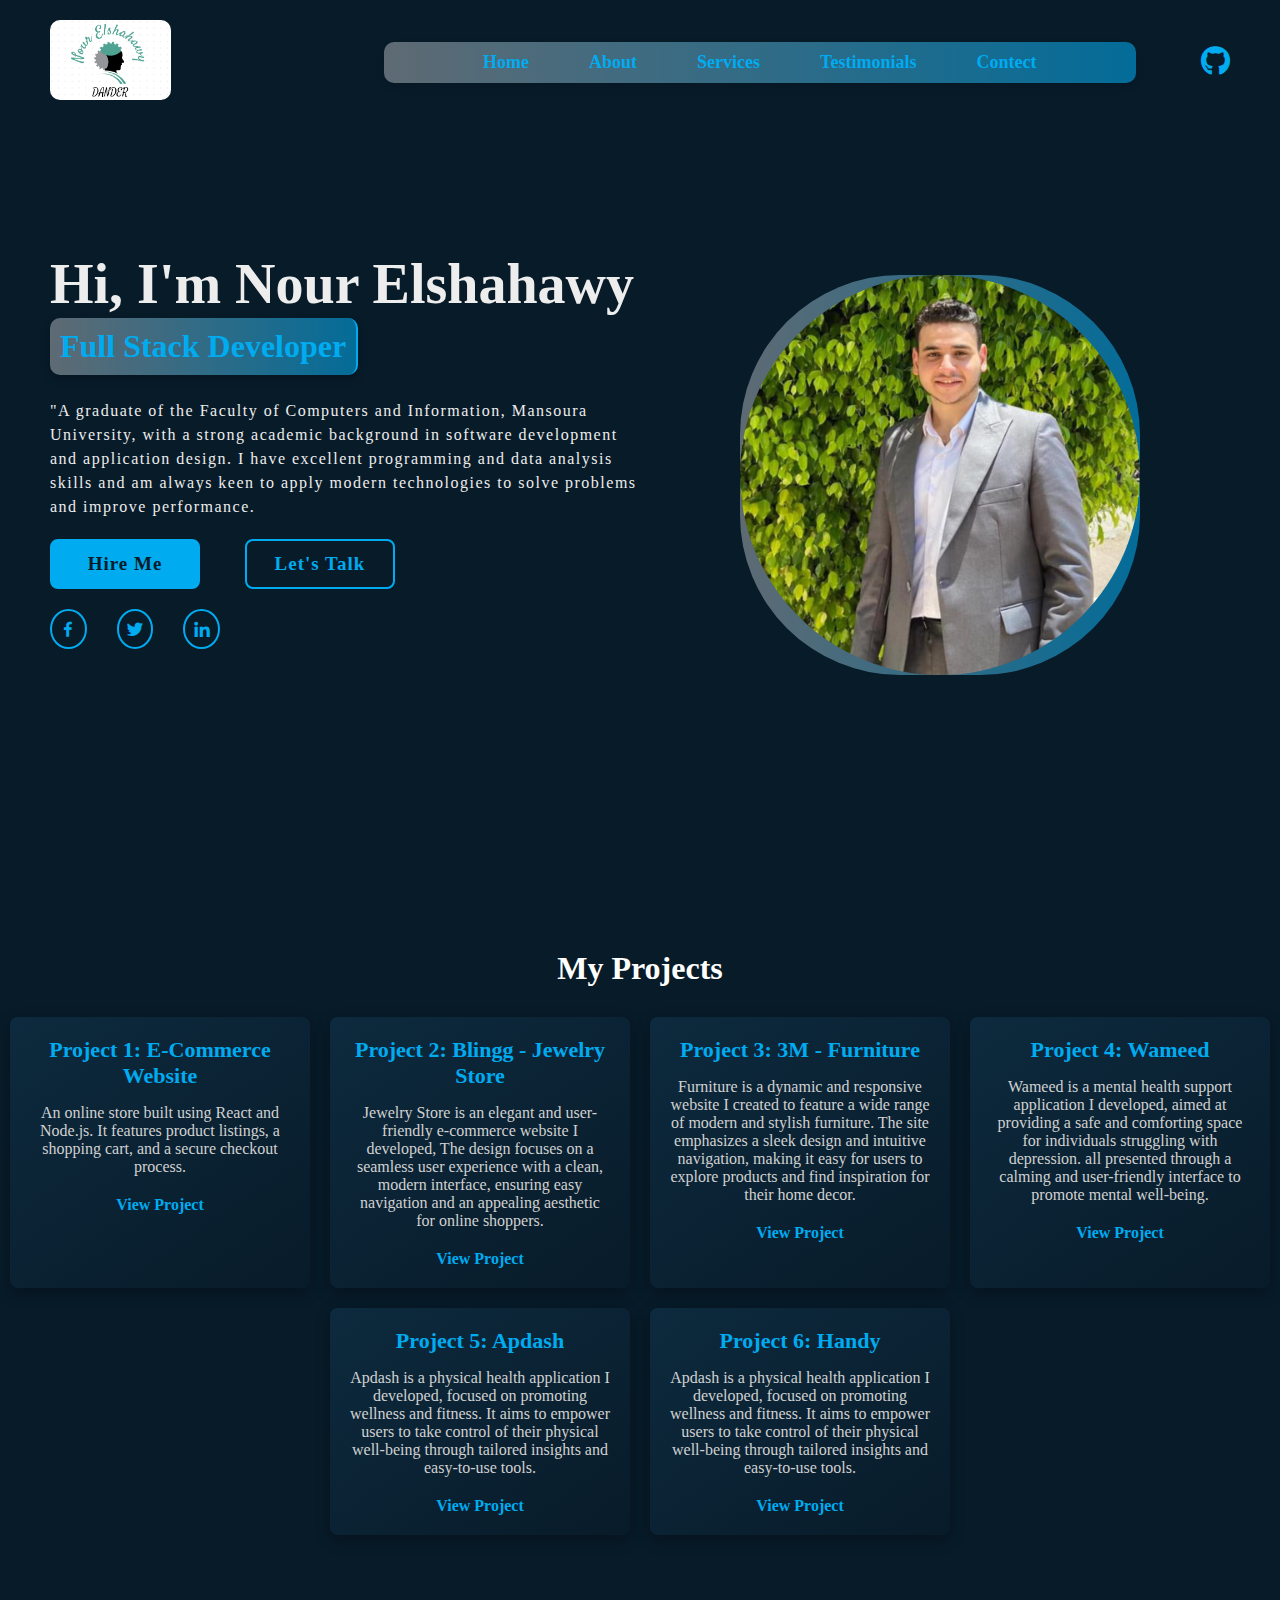
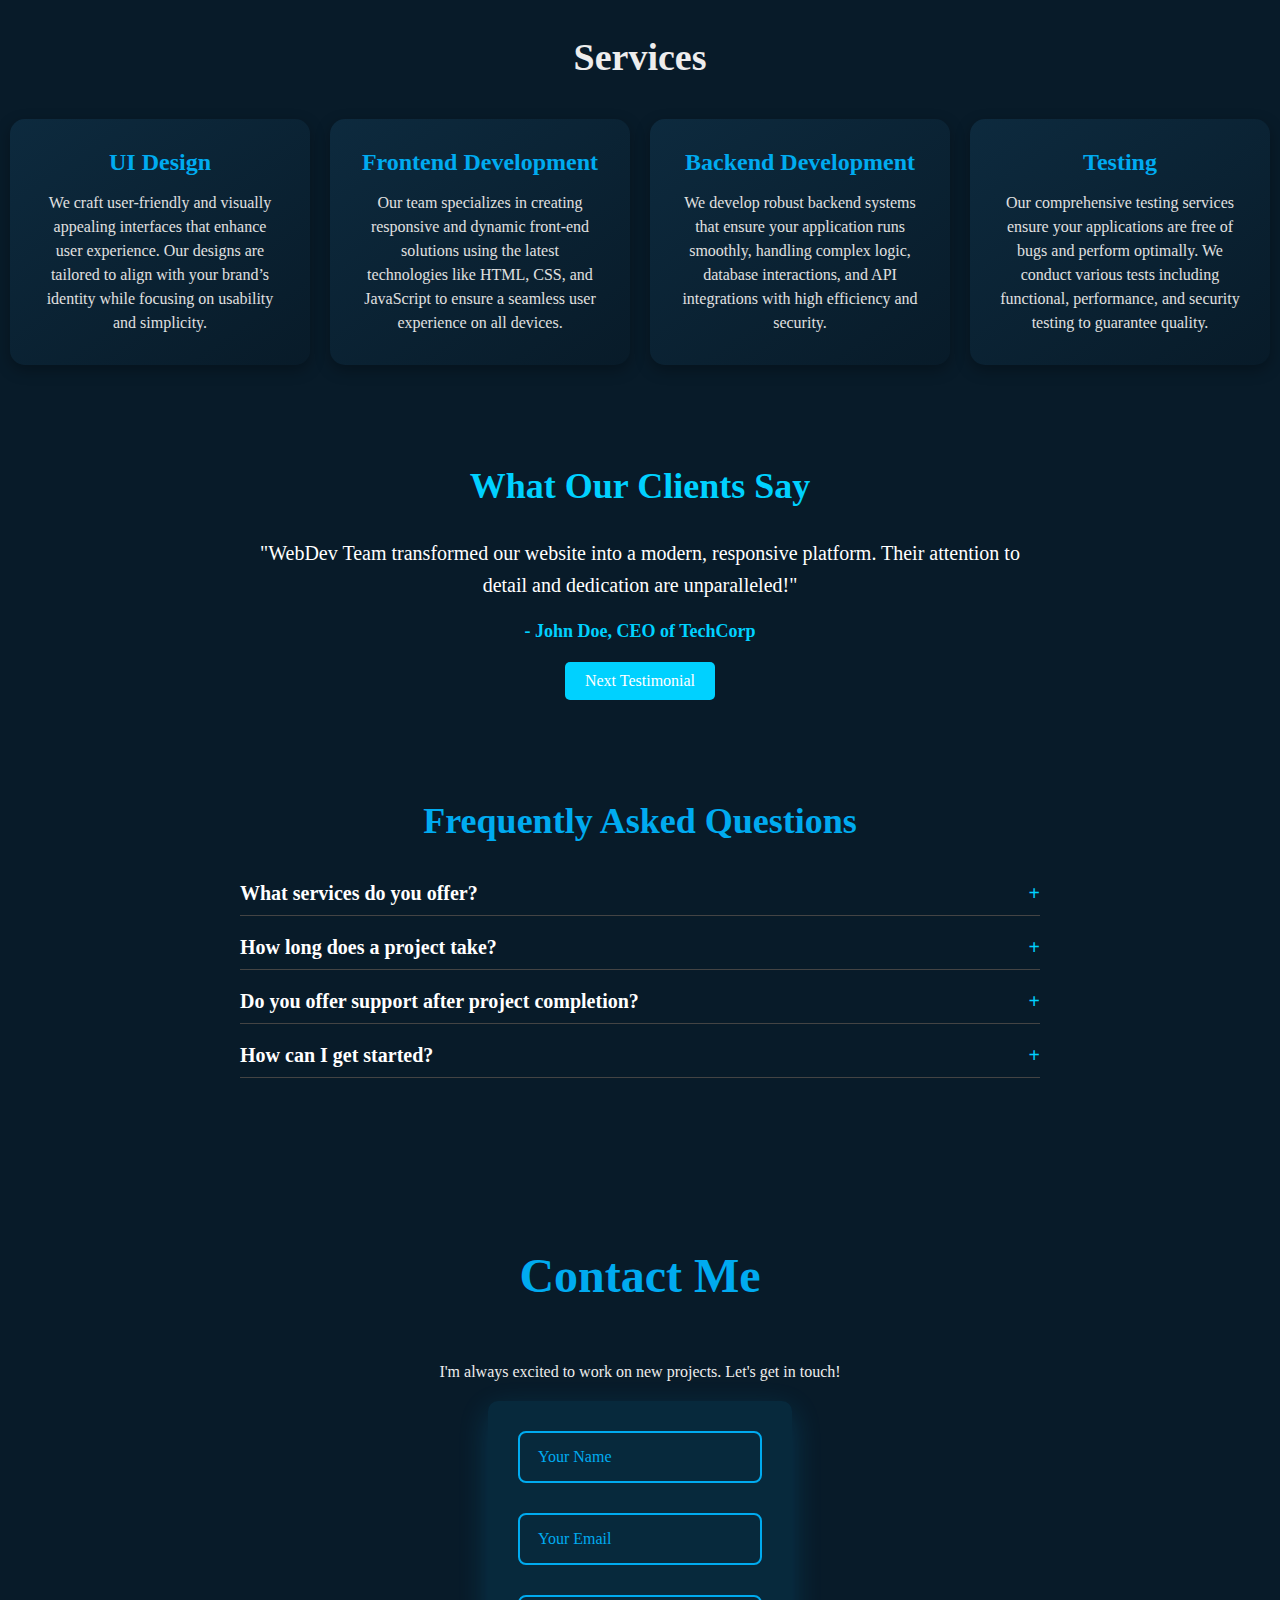
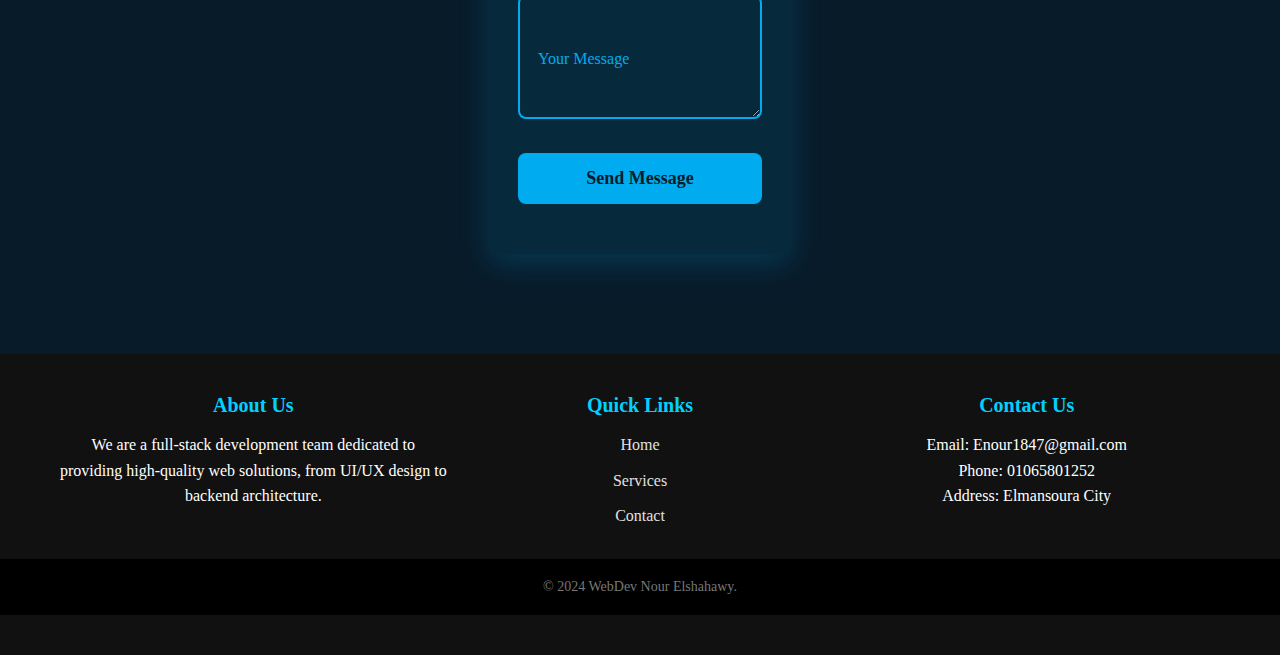
==== index.html @ 1d73c3d3 "Add files via upload" ====
<!DOCTYPE html>
<html lang="en">

<head>
    <meta charset="UTF-8">
    <meta http-equiv="X-UA-Compatible" content="IE=edge">
    <meta name="viewport" content="width=device-width, initial-scale=1.0">
    <title>Presonal Portfolio</title>
    <link rel="stylesheet" href="assets/css/style.css">
    <link rel="stylesheet" href="https://cdnjs.cloudflare.com/ajax/libs/font-awesome/5.15.4/css/all.min.css">
    <link href='https://unpkg.com/boxicons@2.1.4/css/boxicons.min.css' rel='stylesheet'>

</head>

<body>
    <header class="header">
        <a href="#" class="logo">
            <img src="assets/images/logo/logo2.png" alt="logo">
        </a>
        <nav>
            <div class="container">
                <ul>
                    <li><a href="#home">Home</a></li>
                    <li><a href="#projects">About</a></li>
                    <li><a href="#services">Services</a></li>
                    <li><a href="#testimonials">Testimonials</a></li>
                    <li><a href="#contact">Contect</a></li>
                </ul>
                <div class="menu-bar">
                    <span></span>
                    <span></span>
                    <span></span>
                </div>
            </div>
        </nav>
        <a href="https://github.com/username" class="github-link" target="_blank">
            <i class="fab fa-github"></i>
        </a>

    </header>
    <section class="home" id="home">
        <div>
            <div class="home-content">
                <h1>Hi, I'm Nour Elshahawy</h1>
                <h3 class="animated-text">Full Stack Developer</h3>
                <p>"A graduate of the Faculty of Computers and Information, Mansoura University, with a strong academic
                    background in software development and application design. I have excellent programming and data
                    analysis
                    skills and am always keen to apply modern technologies to solve problems and improve performance.
                <div class="btn-box">
                    <a href="https://mail.google.com/mail/u/0/#inbox">Hire Me</a>
                    <a href="https://web.whatsapp.com/01065801252">Let's Talk</a>
                </div>
                <div class="home-sci">
                    <a
                        href="https://www.facebook.com/profile.php?viewas=100000686899395&id=100009324449616&locale=ar_AR"><i
                            class='bx bxl-facebook'></i></a>
                    <a href="https://x.com/home?lang=ar"><i class='bx bxl-twitter'></i></a>
                    <a href="https://www.linkedin.com/in/nour-elshahawy-920a6b238/"><i class='bx bxl-linkedin'></i></a>
                </div>
            </div>

        </div>
        <div class="home-imgHover">
            <img src="assets/images/personal-img.jpg" alt="">
        </div>
    </section>

    <section id="projects">
        <h2>My Projects</h2>
        <div class="project-list">
            <div class="project-item">
                <h3>Project 1: E-Commerce Website</h3>
                <p>An online store built using React and Node.js. It features product listings, a shopping cart, and a
                    secure checkout process.</p>
                <a href="E-Commerce.html" target="_blank">View Project</a>
            </div>
            <div class="project-item">
                <h3>Project 2: Blingg - Jewelry Store
                </h3>
                <p>Jewelry Store is an elegant and user-friendly e-commerce website I developed, The design focuses on a
                    seamless user
                    experience with a clean, modern interface, ensuring easy navigation and an appealing aesthetic for
                    online shoppers.
                </p>
                <a href="Blingg.html" target="_blank">View Project</a>
            </div>
            <div class="project-item">
                <h3>Project 3: 3M - Furniture</h3>
                <p>Furniture is a dynamic and responsive website I created to feature a wide range of modern and stylish furniture. The
                site emphasizes a sleek design and intuitive navigation, making it easy for users to explore products and find
                inspiration for their home decor.</p>
                <a href="3m.html" target="_blank">View Project</a>
            </div>
            <div class="project-item">
                <h3>Project 4: Wameed</h3>
                <p>Wameed is a mental health support application I developed, aimed at providing a safe and comforting space for
                individuals struggling with depression. all presented through a calming and user-friendly interface to promote mental
                well-being.</p>
                <a href="wameed.html" target="_blank">View Project</a>
            </div>
            <div class="project-item">
                <h3>Project 5: Apdash</h3>
                <p>Apdash is a physical health application I developed, focused on promoting wellness and fitness. It aims to empower users
                to take control of their physical well-being through tailored insights and easy-to-use tools.</p>
                <a href="apdash.html" target="_blank">View Project</a>
            </div>
            <div class="project-item">
                <h3>Project 6: Handy</h3>
                <p>Apdash is a physical health application I developed, focused on promoting wellness and fitness. It aims to empower users
                to take control of their physical well-being through tailored insights and easy-to-use tools.</p>
                <a href="handy.html" target="_blank">View Project</a>
            </div>
        </div>
    </section>

    <section class="services-section" id="services">
        <h1>Services</h1>
        <div class="services-container">
            <div class="service-box">
                <h2>UI Design</h2>
                <p>We craft user-friendly and visually appealing interfaces that enhance user experience. Our designs
                    are
                    tailored to align with your brand’s identity while focusing on usability and simplicity.</p>
            </div>
            <div class="service-box">
                <h2>Frontend Development</h2>
                <p>Our team specializes in creating responsive and dynamic front-end solutions using the latest
                    technologies
                    like HTML, CSS, and JavaScript to ensure a seamless user experience on all devices.</p>
            </div>
            <div class="service-box">
                <h2>Backend Development</h2>
                <p>We develop robust backend systems that ensure your application runs smoothly, handling complex logic,
                    database interactions, and API integrations with high efficiency and security.</p>
            </div>
            <div class="service-box">
                <h2>Testing</h2>
                <p>Our comprehensive testing services ensure your applications are free of bugs and perform optimally.
                    We
                    conduct various tests including functional, performance, and security testing to guarantee quality.
                </p>
            </div>
        </div>
    </section>

    <section class="testimonials-section " id="testimonials">
        <h2>What Our Clients Say</h2>
        <div class="testimonial-container">
            <p class="testimonial-text">"WebDev Team transformed our website into a modern, responsive platform. Their
                attention to detail and dedication are unparalleled!"</p>
            <h4 class="client-name">- John Doe, CEO of TechCorp</h4>
        </div>
        <button id="nextTestimonial">Next Testimonial</button>
    </section>


    <section class="faq-section">
        <h2>Frequently Asked Questions</h2>
        <div class="faq-container">
            <div class="faq-item">
                <h3 class="faq-question">What services do you offer?</h3>
                <p class="faq-answer">We offer full-stack development services including UI/UX design, front-end
                    development, back-end development, and comprehensive testing services.</p>
            </div>
            <div class="faq-item">
                <h3 class="faq-question">How long does a project take?</h3>
                <p class="faq-answer">The project duration depends on the complexity and requirements of the project. We
                    provide a detailed timeline after reviewing the project's needs.</p>
            </div>
            <div class="faq-item">
                <h3 class="faq-question">Do you offer support after project completion?</h3>
                <p class="faq-answer">Yes, we offer post-launch support to ensure everything runs smoothly and to assist
                    with any updates or modifications.</p>
            </div>
            <div class="faq-item">
                <h3 class="faq-question">How can I get started?</h3>
                <p class="faq-answer">You can get started by contacting us via email or phone. We’ll discuss your
                    project’s
                    requirements and create a custom plan for you.</p>
            </div>
        </div>
    </section>


    <section class="contact" id="contact">
        <div class="container">
            <h2 class="section-title">Contact Me</h2>
            <p class="description">I'm always excited to work on new projects. Let's get in touch!</p>
            <div class="contact-content">
                <div class="contact-form">
                    <form id="contactForm">
                        <div class="input-box">
                            <input type="text" name="name" id="name" required placeholder=" ">
                            <label for="name">Your Name</label>
                        </div>
                        <div class="input-box">
                            <input type="email" name="email" id="email" required placeholder=" ">
                            <label for="email">Your Email</label>
                        </div>
                        <div class="input-box">
                            <textarea name="message" id="message" rows="5" required placeholder=" "></textarea>
                            <label for="message">Your Message</label>
                        </div>
                        <div class="submit-btn">
                            <button type="submit">Send Message</button>
                        </div>
                        <p class="form-message"></p>
                    </form>
                </div>
            </div>
        </div>
    </section>

    <footer>
        <div class="footer-container">
            <div class="footer-column">
                <h3>About Us</h3>
                <p>We are a full-stack development team dedicated to providing high-quality web solutions, from UI/UX
                    design
                    to backend architecture.</p>
            </div>
            <div class="footer-column">
                <h3>Quick Links</h3>
                <ul>
                    <li><a href="#">Home</a></li>
                    <li><a href="#">Services</a></li>
                    <li><a href="#">Contact</a></li>
                </ul>
            </div>
            <div class="footer-column">
                <h3>Contact Us</h3>
                <p>Email: Enour1847@gmail.com</p>
                <p>Phone: 01065801252</p>
                <p>Address: Elmansoura City</p>
            </div>
        </div>
        <div class="footer-bottom">
            <p>&copy; 2024 WebDev Nour Elshahawy.</p>
        </div>
    </footer>


    <!-- (button Scroll to Top) -->
    <a href="#home" class="scroll-top" id="scroll-top">
        <i class='bx bx-up-arrow-alt'></i>
    </a>

    <script src="assets/js/main.js"></script>
</body>

</html>
---- assets/css/style.css ----
* {
    margin: 0;
    padding: 0;
    box-sizing: border-box;
    font-family: 'poppins', 'sans-serif';
}
a{
    text-decoration: none;
    color: #00abf0;
}
body {
    background: #081b29;
    color: #ededed;
}

.header {
    position: absolute;
    top: 0;
    left: 0;
    width: 100%;
    padding: 20px 50px;
    display: flex;
    justify-content: space-between;
    align-items: center;
    z-index: 100;
}
.logo img{
    width: max-content;
    height: 80px;
    border-radius: 10px;
}

nav {
  width: 100%;
  height: 60px;
  display: flex;
  align-items: center;
  justify-content: center;
}

.header .container {
  width: 95%;
  display: flex;
  align-items: center;
  justify-content: flex-end;
  padding-right: 20px;
  position: relative;
}
nav ul {
  width: 80%;
  display: flex;
  justify-content: center; 
  align-items: center;
  background: linear-gradient(to left, #00acf08f, #ffffff59);  
  padding: 10px 0; 
  border-radius: 10px; 
  box-shadow: 0 4px 8px rgba(0, 0, 0, 0.1); 
  transition: background-color 0.3s ease, transform 0.3s ease; 
}

nav ul li {
  margin: 0 15px;
  list-style: none;
}

nav ul li a {
  text-decoration: none; 
  color: #00abf0; 
  font-size: 18px; 
  font-weight: bold; 
  padding: 10px 15px; 
  border-radius: 5px; 
  transition: color 0.3s ease, background-color 0.3s ease; 
}

nav ul li a:hover, nav ul li a:focus {
  color: #ffffff; 
  background-color: #00abf0; 
  transform: scale(1.1);
}

.menu {
  width: 200px;
  height: 230px !important; /* تعديل الطول إلى 300 بكسل */
  position: absolute;
  top: 40px;
  left: 300px;
  display: flex;
  justify-content: center;
  align-items: center;
  flex-direction: column;
  gap: 20px;
  background: #081b299d;
  border: 2px solid #00abf0;  
  transition: all 0.3s ease-in-out;
  animation: slideDown 0.5s ease forwards;
}
.menu-bar {
  display: none;
  cursor: pointer;
}

.menu-bar span {
  width: 30px;
  height: 4px;
  margin: 3px 0;
  background: #00abf0;
  border-radius: 5px;
  cursor: pointer;
  z-index: 2000;
}

@media screen and (max-width: 1020px) {
    .header  .container {
  justify-content: flex-end;
}
  nav ul {
    display: none;
  }
  .menu-bar span,
  .menu-bar {
    display: flex;
    justify-content: center;
    align-items: center;
    flex-direction: column;
  }
}

@keyframes slideDown {
  0% {
    height: 0;
    opacity: 0;
  }
  100% {
    height: calc(100vh - 60px);
    opacity: 1;
  }
}

.github-link {
    font-size: 30px; 
    color: #00abf0;
    margin-left: 20px;
    text-decoration: none;
    transition: all 0.3s ease-in-out;
}

.github-link:hover {
    color: #00a3c4; 
    transform: scale(1.2);
}

.fab.fa-github {
    font-size: inherit;
}

/* start section home */
.home {
    min-height: 100vh;
    display: flex;
    justify-content: space-between;
    align-items: center;
    flex-wrap: wrap;
    padding: 150px 50px;
} 
.home .home-imgHover{
    width: 400px;
    height: 400px;
    border-radius: 40%;
    margin: 50px auto 0;
    background: linear-gradient(to left, #00acf08f, #ffffff59);  
}
.home .home-imgHover img {
    width: 400px;
    height: 400px;
    object-fit: contain;
    border-radius: 50%;
}

/* @media (max-width: 700px) {
    .home .home-imgHover{
    width: 200px;
    height: 200px;
    border-radius: 40%;
    position: absolute;
    top: 100px;
    left: 450px;
    background: linear-gradient(to left, #00acf08f, #ffffff59);  
}
.home .home-imgHover img {
    width: 200px;
    height: 200px;
    object-fit: contain;
    border-radius: 50%;
}

}  */
.home-content {
    max-width: 600px;
    z-index: 20;
}

.home-content h1 {
    font-size: 56px;
    font-weight: 700;
    line-height: 1.2;
}
.home-content h3 {
    background: #000;
    font-size: 32px;
    font-weight: 700;
    color: #00abf0;
    position: relative;
    display: inline-block;
    overflow: hidden; 
    border-right: 2px solid #00abf0; 
    border-radius: 10px;
    background: linear-gradient(to left, #00acf08f, #ffffff59);  
    padding: 10px; 
    box-shadow: 0 4px 10px rgba(0, 0, 0, 0.2);
    /* المسؤله عن ان الكلام مينزلش سطور تانيه وخلي بالك منها لاني اتشليت علي ما عرفتها */
    white-space: nowrap; 
    animation: typing 5s steps(30, end), blink-caret 0.75s step-end infinite;
}

@keyframes typing {
    from { width: 0; }
    to { width: 50%; }
}

@keyframes blink-caret {
    from, to { border-color: transparent; }
    50% { border-color: #00abf0; }
}


.home-content p {
    font-size: 16px;
    padding: 20px 0 ;
    line-height: 1.5;
    letter-spacing: 1.5px;
}

.home-content .btn-box {
    display: flex;
    justify-content: space-between;
    width: 345px;
    height: 50px;
}

.btn-box a {
    position: relative;
    display: inline-flex;
    justify-content: center;
    align-items: center;
    width: 150px;
    height: 100%;
    background-color: #00abf0;
    border: 2px solid #00abf0;
    border-radius: 8px;
    font-size: 19px;
    color: #081b29;
    text-decoration: none;
    font-weight: 600;
    letter-spacing: 1px;
    z-index: 1;
    overflow: hidden;
    transition: .5s;
}

.btn-box a:hover {
    color: #00abf0;
}

.btn-box a:nth-child(2) {
    background-color: transparent;
    color: #00abf0;
}

.btn-box a:nth-child(2):hover {
    color: #081b29;
}

.btn-box a:nth-child(2)::before {
    background: #00abf0;
}

.btn-box a::before {
    content: '';
    position: absolute;
    top: 0;
    left: 0;
    width: 0;
    height: 100%;
    background: #081b29;
    transition: .5s;
    z-index: -1;
}

.btn-box a:hover::before {
    width: 100%;
}

.home-sci {
    width: 170px;
    display: flex;
    align-items: center;
    justify-content: center;
    gap: 30px;
    margin-top: 20px;
}

.home-sci a {
    position: relative;
    display: inline-flex;
    justify-content: center;
    align-items: center;
    width: 40px;
    height: 40px;
    background: transparent;
    border: 2px solid #00abf0;
    border-radius: 50%;
    font-size: 20px;
    color: #00abf0;
    text-decoration: none;
    z-index: 1;
    overflow: hidden;
    transition: .5s;
}

.home-sci a:hover {
    color: #081b29;
}

.home-sci a::before {
    content: '';
    position: absolute;
    top: 0;
    left: 0;
    width: 0;
    height: 100%;
    background: #00abf0;
    z-index: -1;
    transition: .5s;
}

.home-sci a:hover::before {
    width: 100%;
}

/* 
@media (max-width: 1200px) {
    .home {
        flex-direction: column; 
        padding: 0 30px;
    }

    .home .home-imgHover {
        width: 350px;
        height: 350px;
    }

    .home .home-imgHover img {
        width: 350px;
        height: 350px;
    }

    .home-content {
        max-width: 550px;
    }

    .home-content h1 {
        font-size: 48px;
    }

    .home-content h3 {
        font-size: 28px;
    }

    .home-content p {
        font-size: 14px;
    }

    .btn-box {
        width: 300px;
        flex-direction: column;
        align-items: center;
        gap: 10px;
    }

    .btn-box a {
        width: 100%;
    }
}

@media (max-width: 768px) {
    .home {
        flex-direction: column;
        padding: 0 20px;
        justify-content: center;
    }

    .home .home-imgHover {
        width: 300px;
        height: 300px;
    }

    .home .home-imgHover img {
        width: 300px;
        height: 300px;
    }

    .home-content {
        max-width: 100%;
        text-align: center;
    }

    .home-content h1 {
        font-size: 36px;
    }

    .home-content h3 {
        font-size: 24px;
    }

    .home-content p {
        font-size: 14px;
    }

    .btn-box {
        width: 100%;
        flex-direction: column;
        gap: 10px;
    }

    .btn-box a {
        width: 100%;
    }

    .home-sci {
        width: 150px;
        bottom: 10px;
    }

    .home-sci a {
        width: 35px;
        height: 35px;
        font-size: 18px;
    }
}

@media (max-width: 480px) {
    .home-content h1 {
        font-size: 28px;
    }

    .home-content h3 {
        font-size: 20px;
    }

    .home-content p {
        font-size: 12px;
    }

    .home .home-imgHover {
        width: 250px;
        height: 250px;
    }

    .home .home-imgHover img {
        width: 250px;
        height: 250px;
    }

    .home-sci {
        width: 120px;
    }

    .home-sci a {
        width: 30px;
        height: 30px;
        font-size: 16px;
    }
} */

/* end section home */


/* start section about */
#projects {
    width: 100%;
    min-height: 50vh;
    padding: 50px 0;
    background-color: #081b29;
    text-align: center;
}

#projects h2 {
    font-size: 32px;
    color: #fff;
    margin-bottom: 30px;
}

.project-list {
    display: flex;
    flex-wrap: wrap;
    justify-content: center;
    gap: 20px;
}
.project-item {
    background: linear-gradient(145deg, #0d2a3e, #081b29);
    border-radius: 8px;
    padding: 20px;
    width: 300px;
    cursor: pointer;
    box-shadow: 0 5px 15px rgba(0, 0, 0, 0.3);
    transition: transform 0.3s ease, box-shadow 0.3s ease;
}

.project-item h3 {
    font-size: 22px;
    color: #00abf0;
    margin-bottom: 15px;
}

.project-item p {
    font-size: 16px;
    color: #d1d1d1;
    margin-bottom: 20px;
}

.project-item a {
    font-size: 16px;
    color: #00abf0;
    text-decoration: none;
    font-weight: bold;
    transition: color 0.3s ease;
}

.project-item a:hover {
    color: #fff;
}

.project-item:hover {
    transform: translateY(-10px);
    box-shadow: 0 10px 20px rgba(0, 0, 0, 0.4);
}


/* end section about */

/* start services section */
.services-section {
    text-align: center;
    padding: 50px 0;
}

.services-section h1 {
    font-size: 38px;
    margin-bottom: 40px;
}

.services-container {
    display: flex;
    justify-content: center;
    flex-wrap: wrap;
    gap: 20px;
}

.service-box {
    background: linear-gradient(145deg, #0d2a3e, #081b29);
    padding: 30px;
    border-radius: 15px;
    width: 300px;
    box-shadow: 0 5px 15px rgba(0, 0, 0, 0.3);
    transition: background-color 0.3s ease;
}

.service-box:nth-child(even) {
    background-color: #e0e0e0;
    color: #000;
}

.service-box:hover {
    background-color: #00a3c4;
}

.services-section h2 {
    font-size: 24px;
    margin-bottom: 15px;
    color: #00abf0;
}

.services-section p {
    font-size: 16px;
    line-height: 1.5;
    color: #e0e0e0;
}
/* end services section */

/* Scroll to Top Button */
.scroll-top {
    position: fixed;
    bottom: 20px;
    right: 20px;
    background: #00abf0; 
    color: #081b29;
    width: 50px;
    height: 50px;
    display: flex;
    justify-content: center;
    align-items: center;
    border-radius: 50%;
    text-decoration: none;
    font-size: 24px;
    box-shadow: 0 5px 10px rgba(0, 0, 0, 0.3);
    transition: opacity 0.3s ease, transform 0.3s ease;
    opacity: 0;
    visibility: hidden;
    z-index: 100;
}

.scroll-top:hover {
    background: #081b29;
    color: #00abf0;
}

.scroll-top.show {
    opacity: 1;
    visibility: visible;
    transform: translateY(0);
}

.scroll-top.hide {
    opacity: 0;
    visibility: hidden;
    transform: translateY(100px);
}
/* Scroll to Top Button */

/* Products Section */
.products {
    display: flex; 
    justify-content: center;
    padding: 50px 0;
}

.products  .container {
    min-height: 100vh;
    width: 100%;
    display: flex;
    flex-wrap: wrap;
    justify-content: center;
    align-items: center;
    gap: 30px;
}

.box {
    background: linear-gradient(145deg, #0d2a3e, #081b29); 
    border-radius: 10px;
    padding: 10px;
    box-shadow: 0 8px 15px rgba(0, 0, 0, 0.3); 
    transition: transform 0.3s ease, box-shadow 0.3s ease;
    width: 400px; 
    height: 250px; 
    display: flex;
    align-items: center;
    justify-content: center;
    overflow: hidden; 
}

.box img {
    max-width: 100%;
    max-height: 100%;
    object-fit: cover; 
    transition: transform 0.3s ease;
}

.box:hover {
    transform: translateY(-10px);
    box-shadow: 0 12px 20px rgba(0, 0, 0, 0.4);
}

.box:hover img {
    transform: scale(1.05); 
}

/* products end */
/* testmonali */
.testimonials-section {
    padding: 50px;
    color: #fff;
    text-align: center;
}

.testimonials-section h2 {
    font-size: 36px;
    color: #00d1ff;
    margin-bottom: 30px;
}

.testimonial-container {
    max-width: 800px;
    margin: 0 auto;
}

.testimonial-text {
    font-size: 20px;
    line-height: 1.6;
    margin-bottom: 20px;
}

.client-name {
    font-size: 18px;
    color: #00d1ff;
}

#nextTestimonial {
    margin-top: 20px;
    padding: 10px 20px;
    background-color: #00d1ff;
    border: none;
    color: #fff;
    font-size: 16px;
    border-radius: 5px;
    cursor: pointer;
    transition: background-color 0.3s ease;
}

#nextTestimonial:hover {
    background-color: #00a3c4;
}

/* testmonali */
/* start section faq-section */
.faq-section {
    padding: 50px 20px;
    color: #fff;
    text-align: center;
}

.faq-section h2 {
    font-size: 36px;
    margin-bottom: 40px;
    color: #00abf0;
}

.faq-container {
    max-width: 800px;
    margin: 0 auto;
    text-align: left;
}

.faq-item {
    margin-bottom: 20px;
    border-bottom: 1px solid #444;
    padding-bottom: 10px;
}

.faq-question {
    font-size: 20px;
    cursor: pointer;
    position: relative;
    padding-right: 20px;
}

.faq-question::after {
    content: "+";
    position: absolute;
    right: 0;
    top: 0;
    font-size: 20px;
    color: #00d1ff;
}

.faq-answer {
    display: none;
    margin-top: 10px;
    font-size: 16px;
    line-height: 1.6;
    color: #ddd;
}

.faq-question.active::after {
    content: "-";
}

/* end section faq-section */

/* Contact Section */
.contact {
    padding: 100px 0;
    background-color: #081b29;
    color: #ededed;
    text-align: center;
    display: flex;
    justify-content: center;
    align-items: center;
}
.contact .container{
    display: flex;
    justify-content: center;
    align-items: center;
    flex-direction: column;
    flex-wrap: wrap;
    gap: 20px;
}
.section-title {
    font-size: 48px;
    margin-bottom: 40px;
    color: #00abf0;
    font-weight: bold;
}

.contact-content {
    display: flex;
    justify-content: center;
}

.contact-form {
    width: 100%;
    padding: 30px;
    background: rgba(0, 171, 240, 0.1);
    border-radius: 10px;
    box-shadow: 0px 10px 30px rgba(0, 171, 240, 0.2);
}
.input-box {
    position: relative;
    margin-bottom: 30px;
}

.input-box input,
.input-box textarea {
    width: 100%;
    padding: 15px 20px;
    background-color: transparent;
    border: 2px solid #00abf0;
    color: #ededed;
    border-radius: 8px;
    font-size: 16px;
    outline: none;
    transition: 0.3s;
}

.input-box input:focus,
.input-box textarea:focus {
    border-color: #00abf0;
    box-shadow: 0 0 10px rgba(0, 171, 240, 0.3);
}

.input-box input::placeholder,
.input-box textarea::placeholder {
    color: transparent;
}

.input-box label {
    position: absolute;
    top: 50%;
    left: 20px;
    transform: translateY(-50%);
    color: #00abf0;
    transition: 0.3s;
    pointer-events: none;
    font-size: 16px;
}

.input-box input:focus + label,
.input-box textarea:focus + label,
.input-box input:not(:placeholder-shown) + label,
.input-box textarea:not(:placeholder-shown) + label {
    top: -10px;
    font-size: 12px;
    color: #ededed;
}

/* Submit Button */
.submit-btn button {
    background-color: #00abf0;
    border: none;
    color: #081b29;
    padding: 15px 30px;
    font-size: 18px;
    font-weight: bold;
    border-radius: 8px;
    cursor: pointer;
    transition: 0.3s;
    width: 100%;
}

.submit-btn button:hover {
    background-color: #081b29;
    color: #00abf0;
    border: 2px solid #00abf0;
}

.form-message {
    margin-top: 20px;
    font-size: 16px;
    color: #00abf0;
    visibility: hidden;
    opacity: 0;
    transition: visibility 0.3s, opacity 0.3s ease;
}

/* end style contect */

/* start style footer */
footer {
    background-color: #111;
    color: #fff;
    padding: 40px 0;
}

.footer-container {
    text-align: center;
    display: flex;
    justify-content: center;
    align-items: flex-start;
    flex-wrap: wrap;
    max-width: 1200px;
    margin: 0 auto;
    padding: 0 20px;
}

.footer-column {
    flex: 1;
    min-width: 250px;
    margin-bottom: 20px;
}

.footer-column h3 {
    font-size: 20px;
    margin-bottom: 15px;
    color: #00d1ff;
}

.footer-column p, 
.footer-column ul, 
.footer-column li {
    font-size: 16px;
    line-height: 1.6;
}

.footer-column ul {
    list-style: none;
    padding: 0;
}

.footer-column ul li {
    margin-bottom: 10px;
}

.footer-column ul li a {
    text-decoration: none;
    color: #e0e0e0;
    transition: color 0.3s ease;
}

.footer-column ul li a:hover {
    color: #00a3c4;
}

.footer-bottom {
    text-align: center;
    padding: 20px;
    background-color: #000;
    color: #777;
    font-size: 14px;
}

.footer-bottom p {
    margin: 0;
}

/* end style footer */
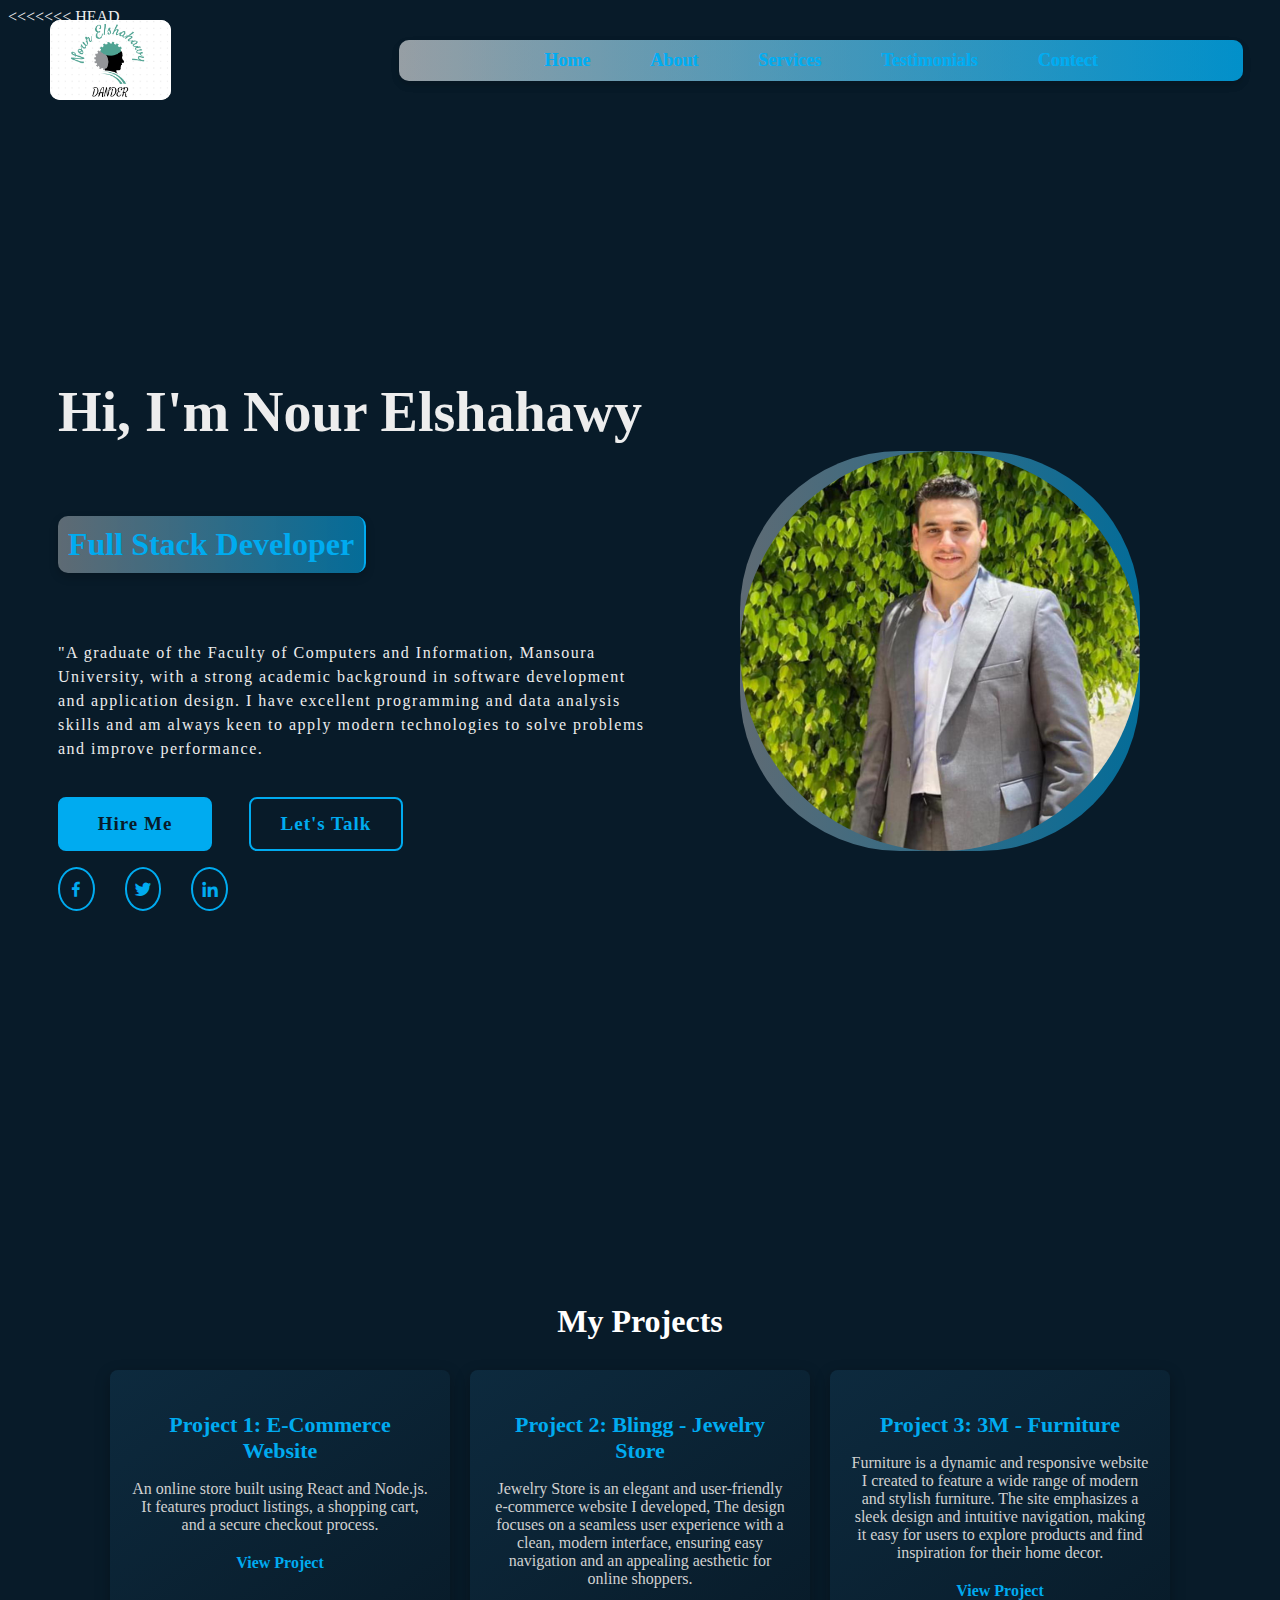
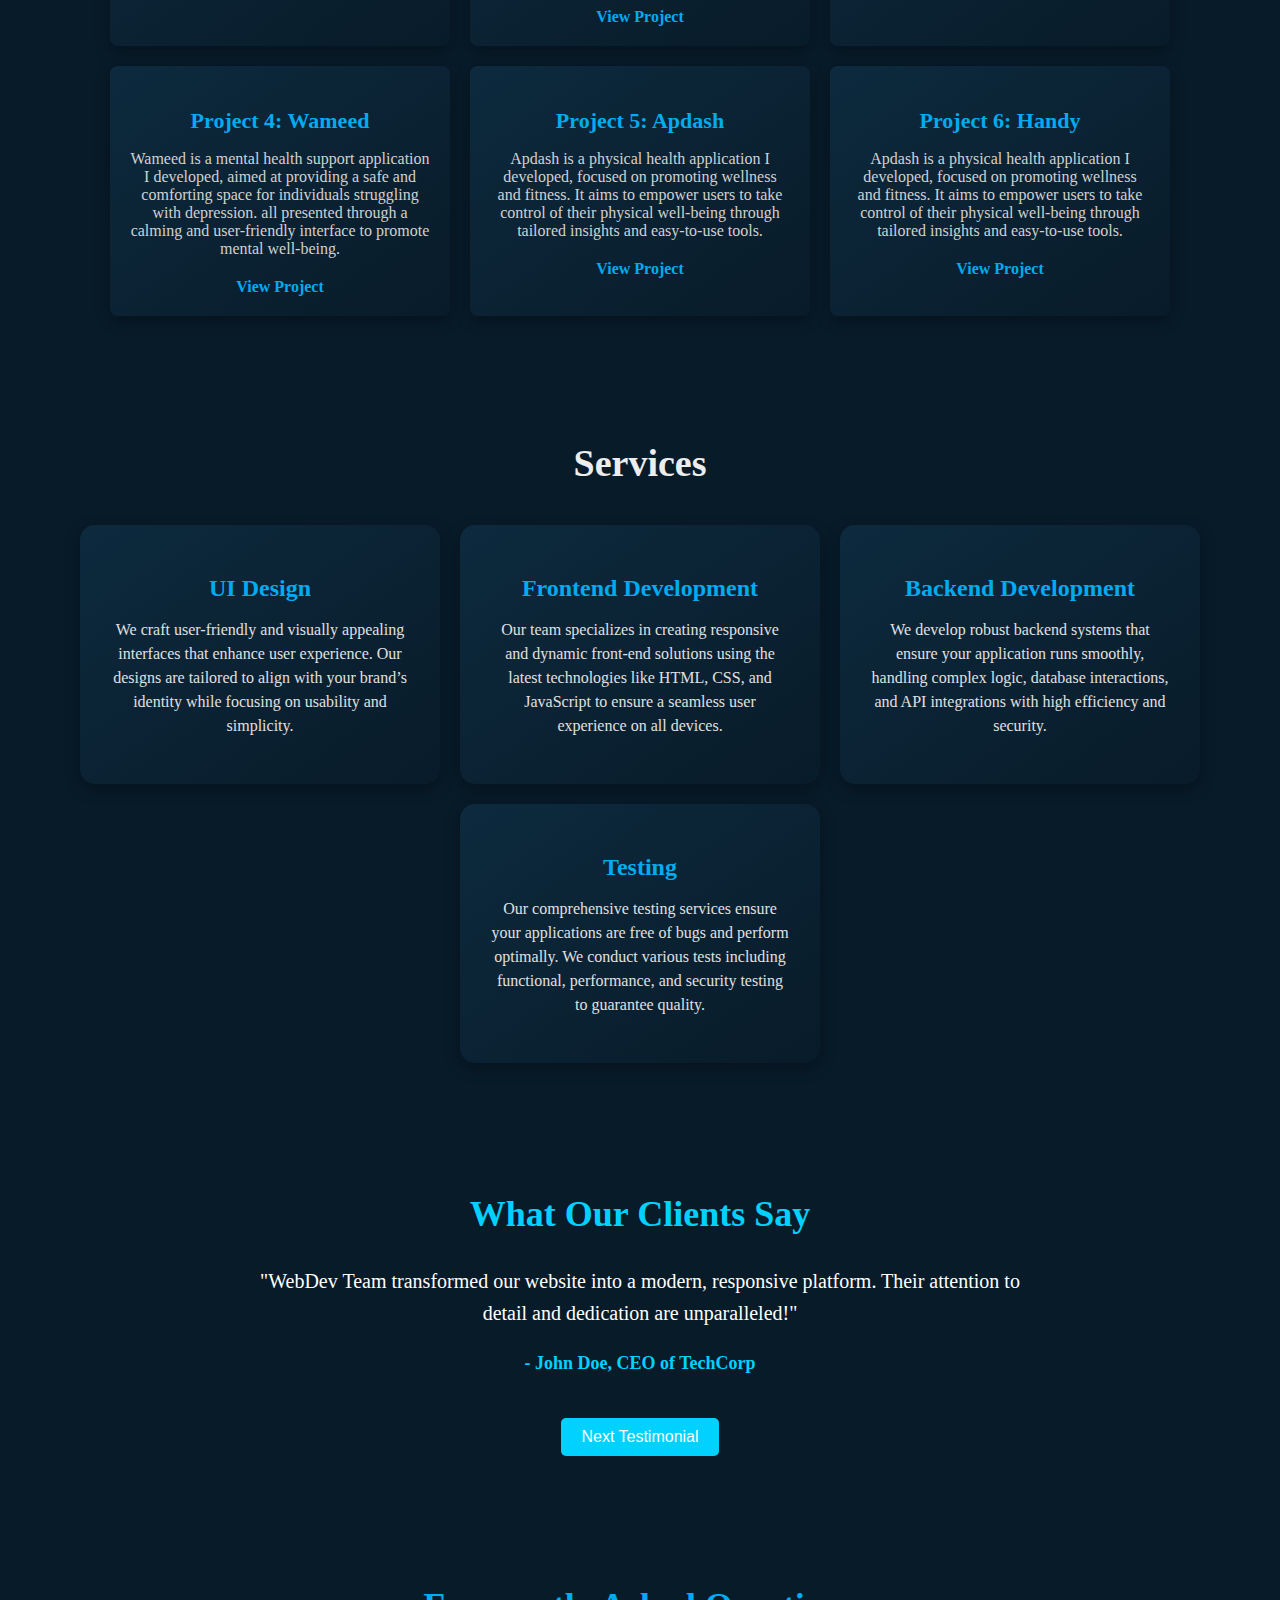
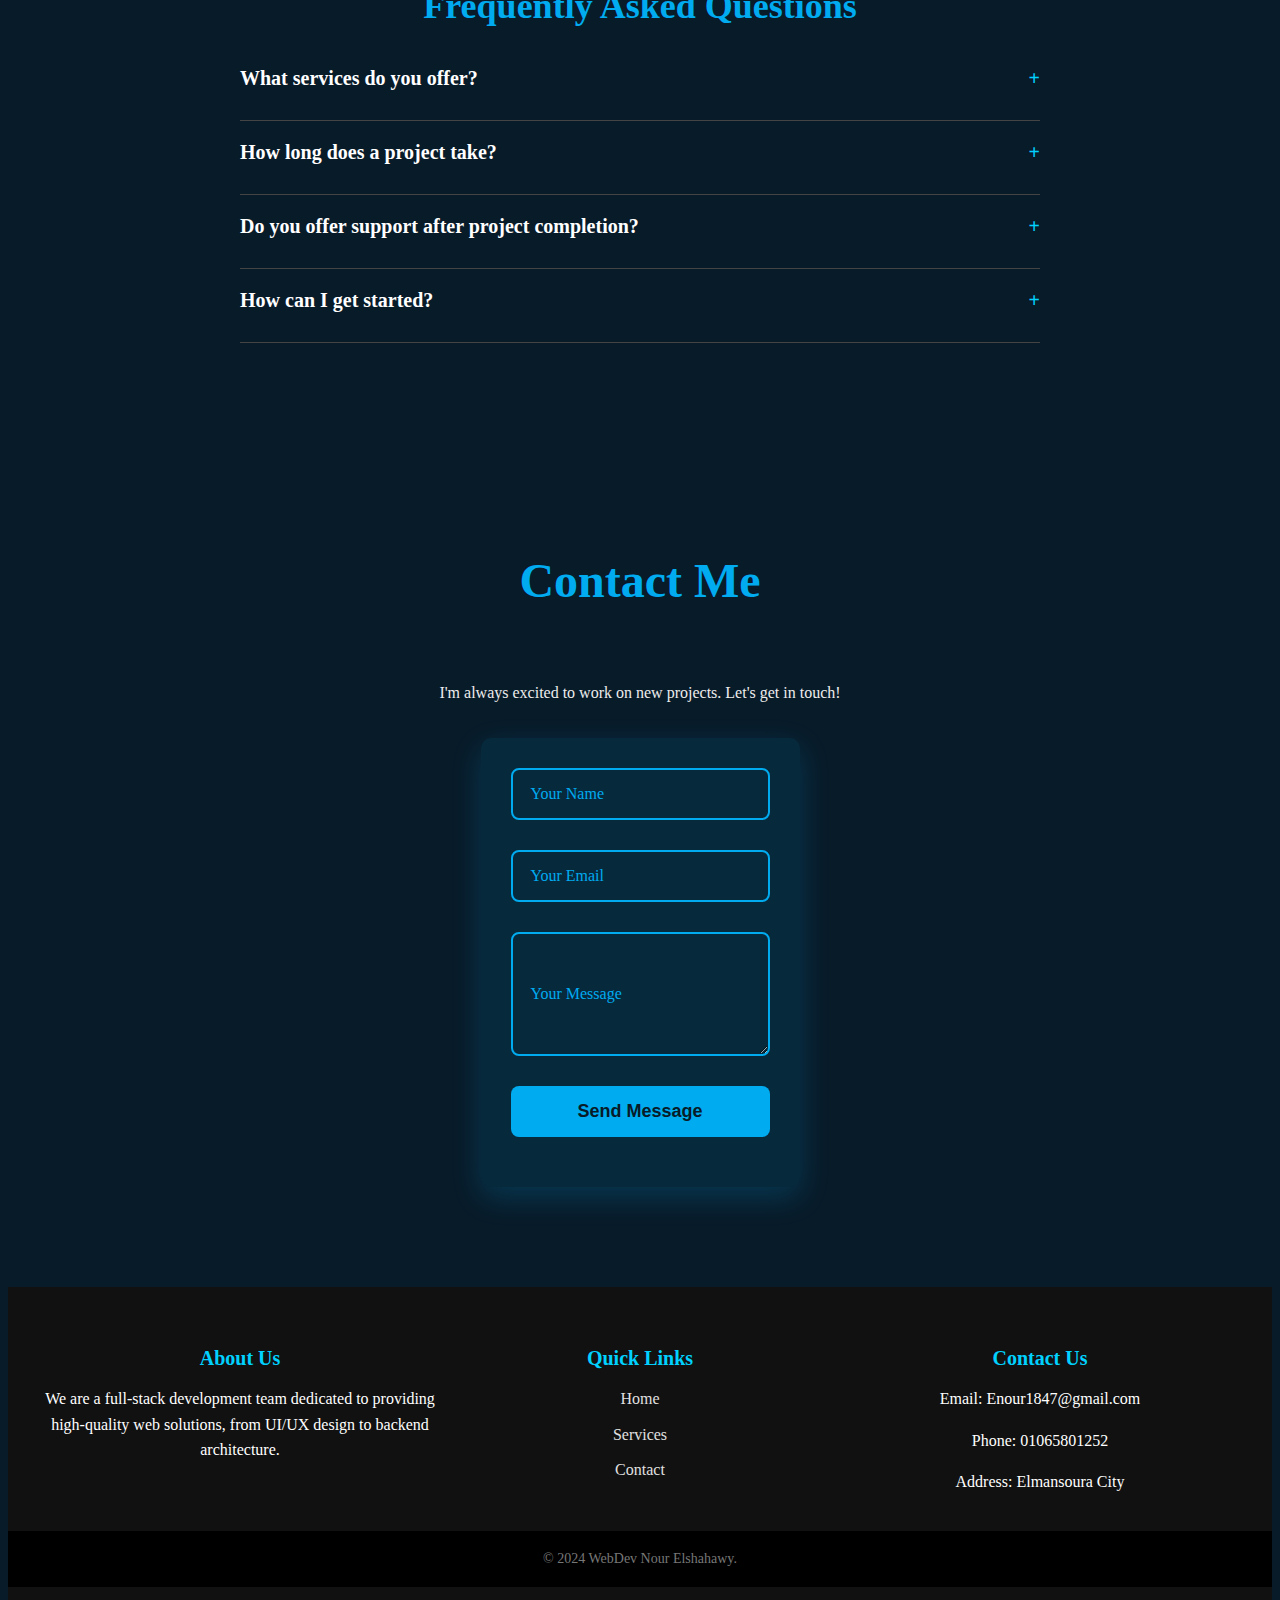
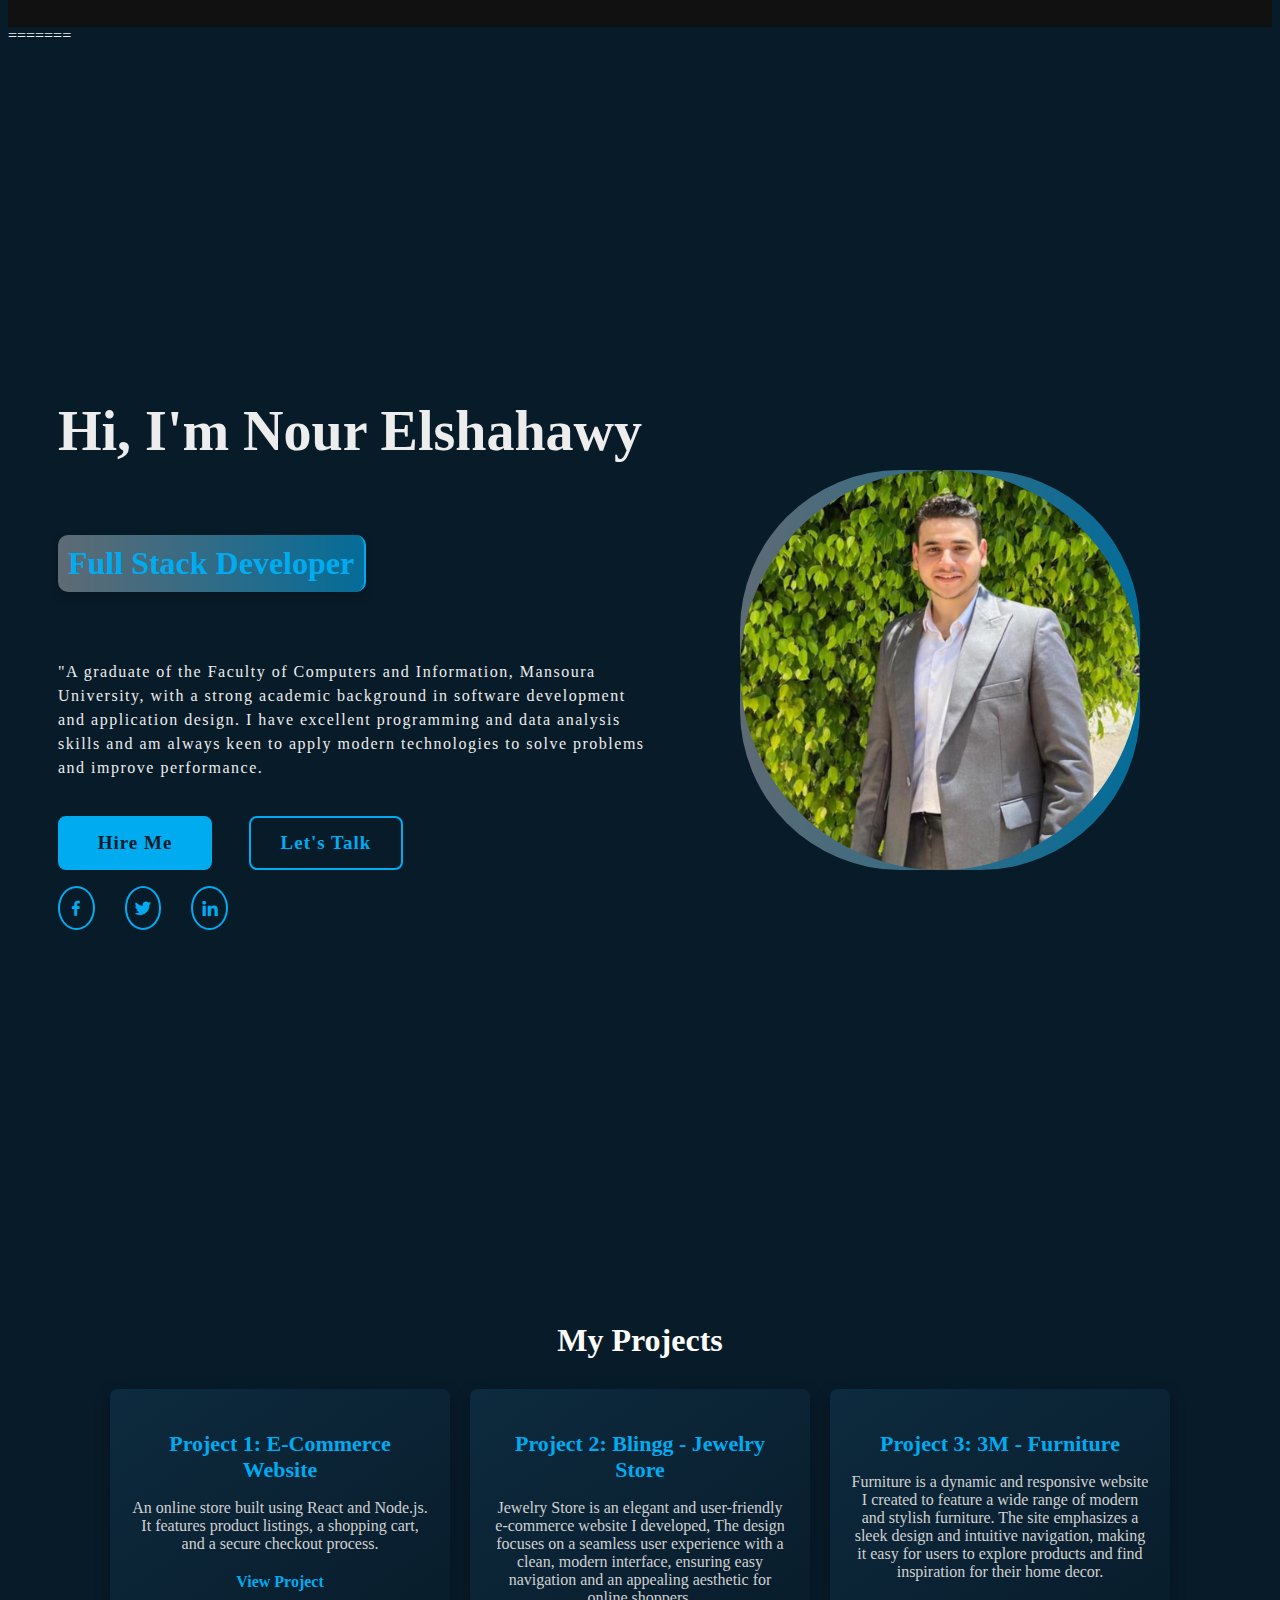
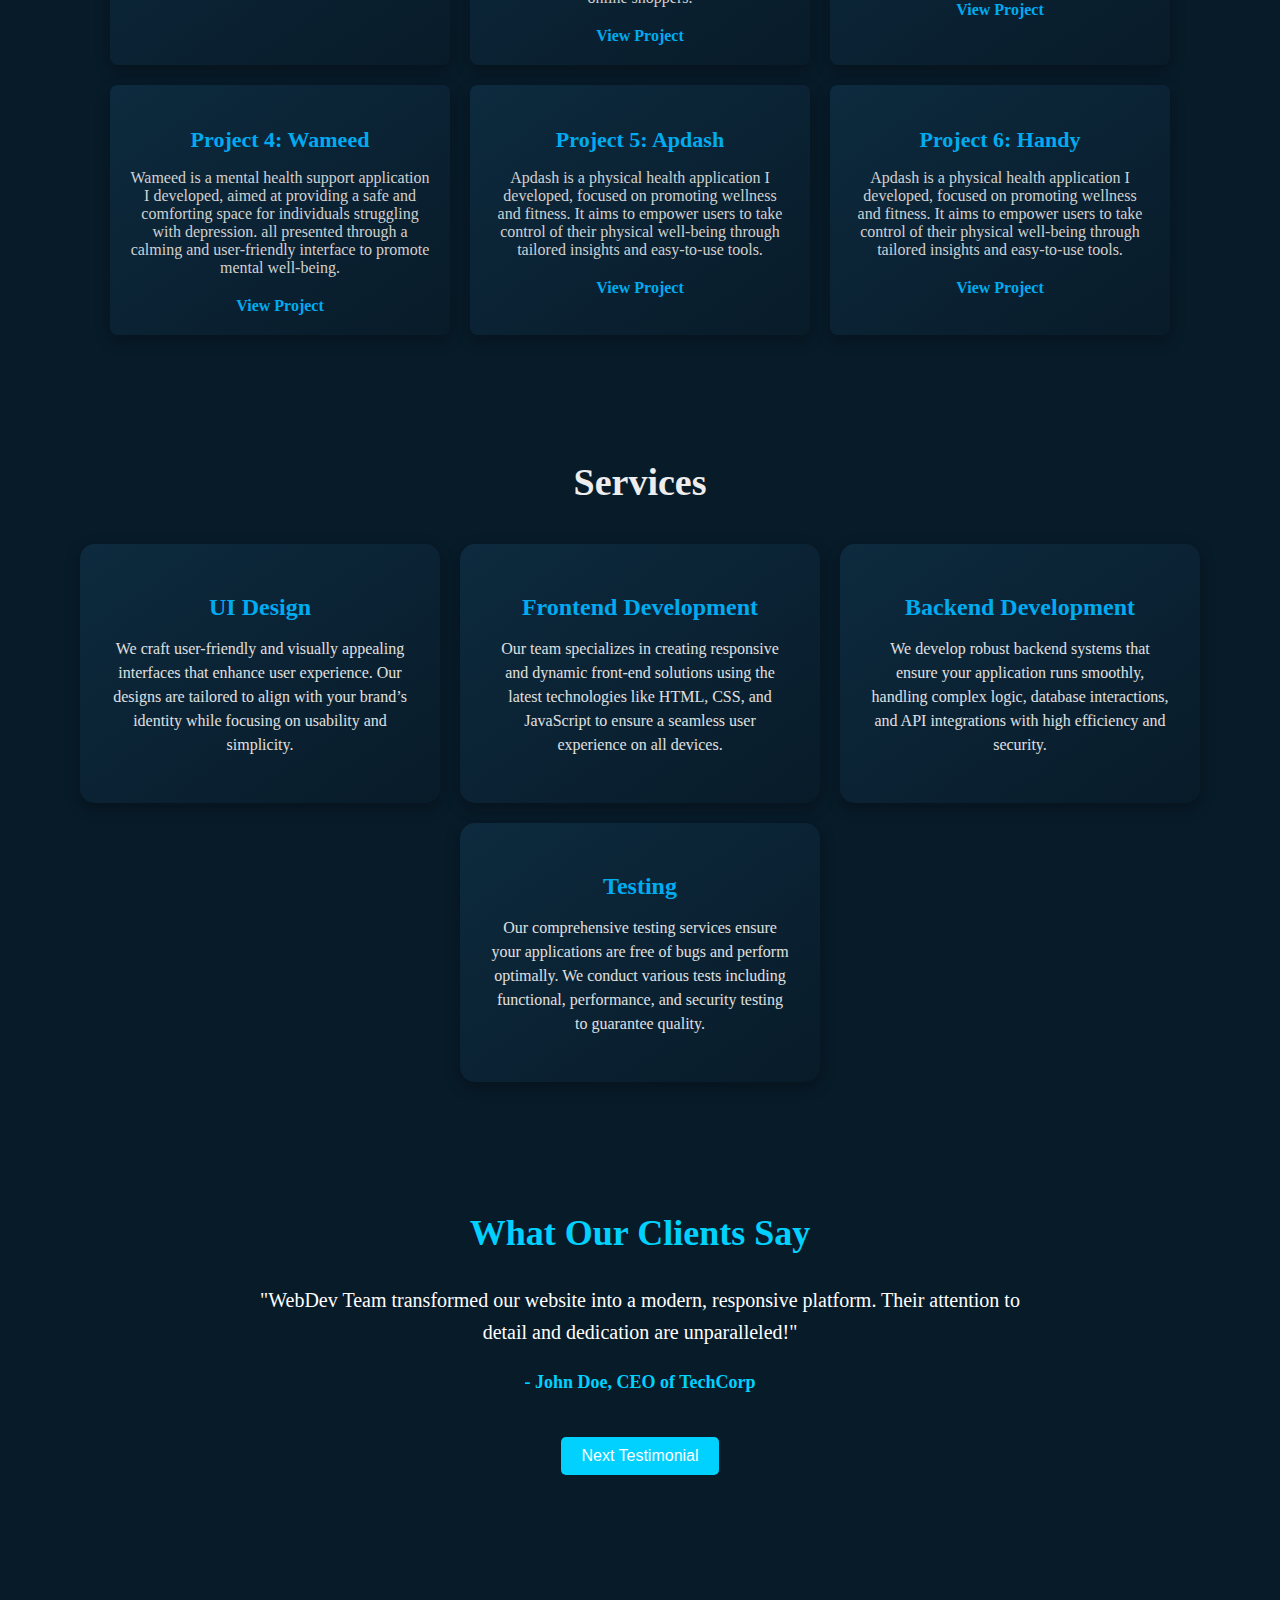
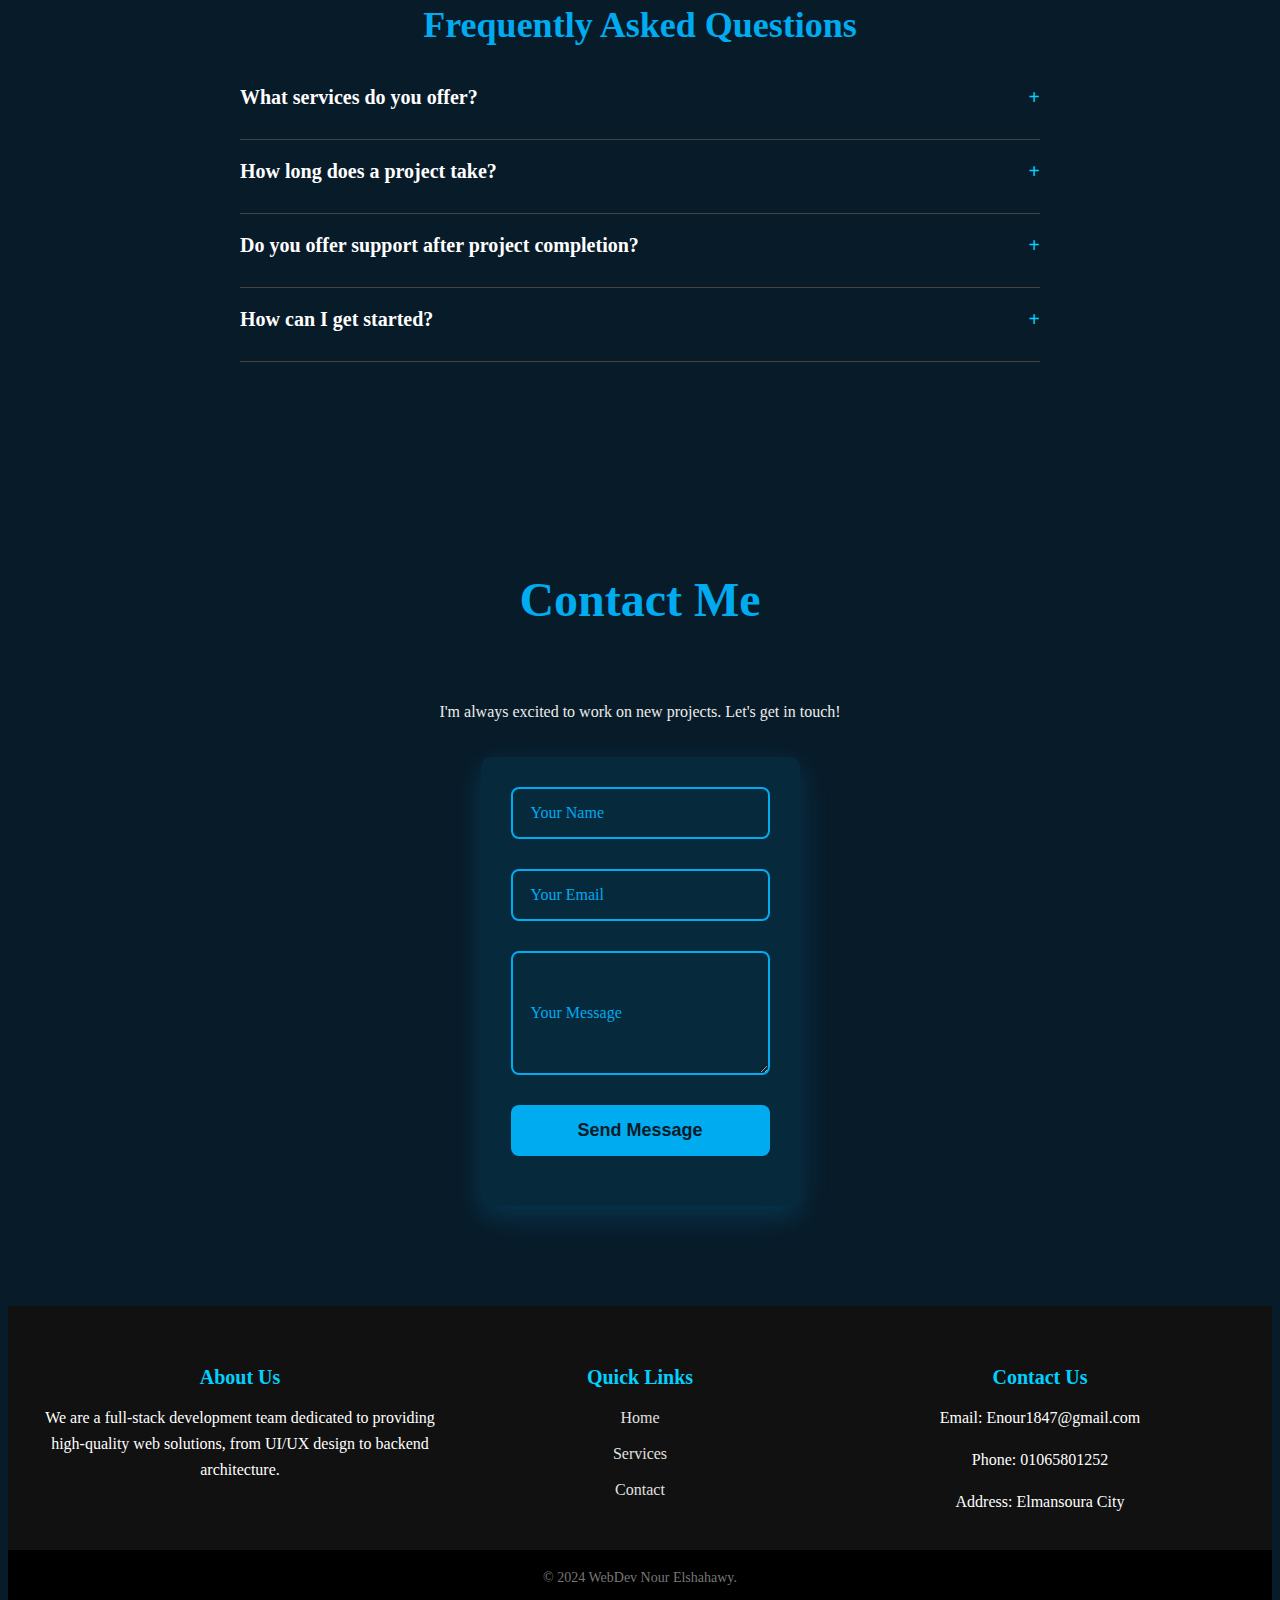
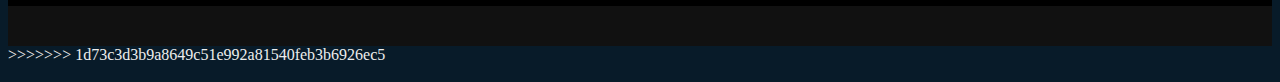
==== commit c394c658: "the new edit" ====
--- a/index.html
+++ b/index.html
@@ -1,252 +1,506 @@
-<!DOCTYPE html>
-<html lang="en">
-
-<head>
-    <meta charset="UTF-8">
-    <meta http-equiv="X-UA-Compatible" content="IE=edge">
-    <meta name="viewport" content="width=device-width, initial-scale=1.0">
-    <title>Presonal Portfolio</title>
-    <link rel="stylesheet" href="assets/css/style.css">
-    <link rel="stylesheet" href="https://cdnjs.cloudflare.com/ajax/libs/font-awesome/5.15.4/css/all.min.css">
-    <link href='https://unpkg.com/boxicons@2.1.4/css/boxicons.min.css' rel='stylesheet'>
-
-</head>
-
-<body>
-    <header class="header">
-        <a href="#" class="logo">
-            <img src="assets/images/logo/logo2.png" alt="logo">
-        </a>
-        <nav>
-            <div class="container">
-                <ul>
-                    <li><a href="#home">Home</a></li>
-                    <li><a href="#projects">About</a></li>
-                    <li><a href="#services">Services</a></li>
-                    <li><a href="#testimonials">Testimonials</a></li>
-                    <li><a href="#contact">Contect</a></li>
-                </ul>
-                <div class="menu-bar">
-                    <span></span>
-                    <span></span>
-                    <span></span>
-                </div>
-            </div>
-        </nav>
-        <a href="https://github.com/username" class="github-link" target="_blank">
-            <i class="fab fa-github"></i>
-        </a>
-
-    </header>
-    <section class="home" id="home">
-        <div>
-            <div class="home-content">
-                <h1>Hi, I'm Nour Elshahawy</h1>
-                <h3 class="animated-text">Full Stack Developer</h3>
-                <p>"A graduate of the Faculty of Computers and Information, Mansoura University, with a strong academic
-                    background in software development and application design. I have excellent programming and data
-                    analysis
-                    skills and am always keen to apply modern technologies to solve problems and improve performance.
-                <div class="btn-box">
-                    <a href="https://mail.google.com/mail/u/0/#inbox">Hire Me</a>
-                    <a href="https://web.whatsapp.com/01065801252">Let's Talk</a>
-                </div>
-                <div class="home-sci">
-                    <a
-                        href="https://www.facebook.com/profile.php?viewas=100000686899395&id=100009324449616&locale=ar_AR"><i
-                            class='bx bxl-facebook'></i></a>
-                    <a href="https://x.com/home?lang=ar"><i class='bx bxl-twitter'></i></a>
-                    <a href="https://www.linkedin.com/in/nour-elshahawy-920a6b238/"><i class='bx bxl-linkedin'></i></a>
-                </div>
-            </div>
-
-        </div>
-        <div class="home-imgHover">
-            <img src="assets/images/personal-img.jpg" alt="">
-        </div>
-    </section>
-
-    <section id="projects">
-        <h2>My Projects</h2>
-        <div class="project-list">
-            <div class="project-item">
-                <h3>Project 1: E-Commerce Website</h3>
-                <p>An online store built using React and Node.js. It features product listings, a shopping cart, and a
-                    secure checkout process.</p>
-                <a href="E-Commerce.html" target="_blank">View Project</a>
-            </div>
-            <div class="project-item">
-                <h3>Project 2: Blingg - Jewelry Store
-                </h3>
-                <p>Jewelry Store is an elegant and user-friendly e-commerce website I developed, The design focuses on a
-                    seamless user
-                    experience with a clean, modern interface, ensuring easy navigation and an appealing aesthetic for
-                    online shoppers.
-                </p>
-                <a href="Blingg.html" target="_blank">View Project</a>
-            </div>
-            <div class="project-item">
-                <h3>Project 3: 3M - Furniture</h3>
-                <p>Furniture is a dynamic and responsive website I created to feature a wide range of modern and stylish furniture. The
-                site emphasizes a sleek design and intuitive navigation, making it easy for users to explore products and find
-                inspiration for their home decor.</p>
-                <a href="3m.html" target="_blank">View Project</a>
-            </div>
-            <div class="project-item">
-                <h3>Project 4: Wameed</h3>
-                <p>Wameed is a mental health support application I developed, aimed at providing a safe and comforting space for
-                individuals struggling with depression. all presented through a calming and user-friendly interface to promote mental
-                well-being.</p>
-                <a href="wameed.html" target="_blank">View Project</a>
-            </div>
-            <div class="project-item">
-                <h3>Project 5: Apdash</h3>
-                <p>Apdash is a physical health application I developed, focused on promoting wellness and fitness. It aims to empower users
-                to take control of their physical well-being through tailored insights and easy-to-use tools.</p>
-                <a href="apdash.html" target="_blank">View Project</a>
-            </div>
-            <div class="project-item">
-                <h3>Project 6: Handy</h3>
-                <p>Apdash is a physical health application I developed, focused on promoting wellness and fitness. It aims to empower users
-                to take control of their physical well-being through tailored insights and easy-to-use tools.</p>
-                <a href="handy.html" target="_blank">View Project</a>
-            </div>
-        </div>
-    </section>
-
-    <section class="services-section" id="services">
-        <h1>Services</h1>
-        <div class="services-container">
-            <div class="service-box">
-                <h2>UI Design</h2>
-                <p>We craft user-friendly and visually appealing interfaces that enhance user experience. Our designs
-                    are
-                    tailored to align with your brand’s identity while focusing on usability and simplicity.</p>
-            </div>
-            <div class="service-box">
-                <h2>Frontend Development</h2>
-                <p>Our team specializes in creating responsive and dynamic front-end solutions using the latest
-                    technologies
-                    like HTML, CSS, and JavaScript to ensure a seamless user experience on all devices.</p>
-            </div>
-            <div class="service-box">
-                <h2>Backend Development</h2>
-                <p>We develop robust backend systems that ensure your application runs smoothly, handling complex logic,
-                    database interactions, and API integrations with high efficiency and security.</p>
-            </div>
-            <div class="service-box">
-                <h2>Testing</h2>
-                <p>Our comprehensive testing services ensure your applications are free of bugs and perform optimally.
-                    We
-                    conduct various tests including functional, performance, and security testing to guarantee quality.
-                </p>
-            </div>
-        </div>
-    </section>
-
-    <section class="testimonials-section " id="testimonials">
-        <h2>What Our Clients Say</h2>
-        <div class="testimonial-container">
-            <p class="testimonial-text">"WebDev Team transformed our website into a modern, responsive platform. Their
-                attention to detail and dedication are unparalleled!"</p>
-            <h4 class="client-name">- John Doe, CEO of TechCorp</h4>
-        </div>
-        <button id="nextTestimonial">Next Testimonial</button>
-    </section>
-
-
-    <section class="faq-section">
-        <h2>Frequently Asked Questions</h2>
-        <div class="faq-container">
-            <div class="faq-item">
-                <h3 class="faq-question">What services do you offer?</h3>
-                <p class="faq-answer">We offer full-stack development services including UI/UX design, front-end
-                    development, back-end development, and comprehensive testing services.</p>
-            </div>
-            <div class="faq-item">
-                <h3 class="faq-question">How long does a project take?</h3>
-                <p class="faq-answer">The project duration depends on the complexity and requirements of the project. We
-                    provide a detailed timeline after reviewing the project's needs.</p>
-            </div>
-            <div class="faq-item">
-                <h3 class="faq-question">Do you offer support after project completion?</h3>
-                <p class="faq-answer">Yes, we offer post-launch support to ensure everything runs smoothly and to assist
-                    with any updates or modifications.</p>
-            </div>
-            <div class="faq-item">
-                <h3 class="faq-question">How can I get started?</h3>
-                <p class="faq-answer">You can get started by contacting us via email or phone. We’ll discuss your
-                    project’s
-                    requirements and create a custom plan for you.</p>
-            </div>
-        </div>
-    </section>
-
-
-    <section class="contact" id="contact">
-        <div class="container">
-            <h2 class="section-title">Contact Me</h2>
-            <p class="description">I'm always excited to work on new projects. Let's get in touch!</p>
-            <div class="contact-content">
-                <div class="contact-form">
-                    <form id="contactForm">
-                        <div class="input-box">
-                            <input type="text" name="name" id="name" required placeholder=" ">
-                            <label for="name">Your Name</label>
-                        </div>
-                        <div class="input-box">
-                            <input type="email" name="email" id="email" required placeholder=" ">
-                            <label for="email">Your Email</label>
-                        </div>
-                        <div class="input-box">
-                            <textarea name="message" id="message" rows="5" required placeholder=" "></textarea>
-                            <label for="message">Your Message</label>
-                        </div>
-                        <div class="submit-btn">
-                            <button type="submit">Send Message</button>
-                        </div>
-                        <p class="form-message"></p>
-                    </form>
-                </div>
-            </div>
-        </div>
-    </section>
-
-    <footer>
-        <div class="footer-container">
-            <div class="footer-column">
-                <h3>About Us</h3>
-                <p>We are a full-stack development team dedicated to providing high-quality web solutions, from UI/UX
-                    design
-                    to backend architecture.</p>
-            </div>
-            <div class="footer-column">
-                <h3>Quick Links</h3>
-                <ul>
-                    <li><a href="#">Home</a></li>
-                    <li><a href="#">Services</a></li>
-                    <li><a href="#">Contact</a></li>
-                </ul>
-            </div>
-            <div class="footer-column">
-                <h3>Contact Us</h3>
-                <p>Email: Enour1847@gmail.com</p>
-                <p>Phone: 01065801252</p>
-                <p>Address: Elmansoura City</p>
-            </div>
-        </div>
-        <div class="footer-bottom">
-            <p>&copy; 2024 WebDev Nour Elshahawy.</p>
-        </div>
-    </footer>
-
-
-    <!-- (button Scroll to Top) -->
-    <a href="#home" class="scroll-top" id="scroll-top">
-        <i class='bx bx-up-arrow-alt'></i>
-    </a>
-
-    <script src="assets/js/main.js"></script>
-</body>
-
+<<<<<<< HEAD
+<!DOCTYPE html>
+<html lang="en">
+
+<head>
+    <meta charset="UTF-8">
+    <meta http-equiv="X-UA-Compatible" content="IE=edge">
+    <meta name="viewport" content="width=device-width, initial-scale=1.0">
+    <title>Presonal Portfolio</title>
+    <link rel="stylesheet" href="assets/css/style.css">
+    <link rel="stylesheet" href="https://cdnjs.cloudflare.com/ajax/libs/font-awesome/5.15.4/css/all.min.css">
+    <link href='https://unpkg.com/boxicons@2.1.4/css/boxicons.min.css' rel='stylesheet'>
+
+</head>
+
+<body>
+    <header class="header">
+        <a href="#" class="logo">
+            <img src="assets/images/logo/logo2.png" alt="logo">
+        </a>
+        <nav>
+            <div class="container">
+                <ul>
+                    <li><a href="#home">Home</a></li>
+                    <li><a href="#projects">About</a></li>
+                    <li><a href="#services">Services</a></li>
+                    <li><a href="#testimonials">Testimonials</a></li>
+                    <li><a href="#contact">Contect</a></li>
+                </ul>
+                <div class="menu-bar">
+                    <span></span>
+                    <span></span>
+                    <span></span>
+                </div>
+            </div>
+        </nav>
+        <a href="https://github.com/NourElshahawy" class="github-link" target="_blank">
+            <i class="fab fa-github"></i>
+        </a>
+
+    </header>
+    <section class="home" id="home">
+        <div>
+            <div class="home-content">
+                <h1>Hi, I'm Nour Elshahawy</h1>
+                <h3 class="animated-text">Full Stack Developer</h3>
+                <p>"A graduate of the Faculty of Computers and Information, Mansoura University, with a strong academic
+                    background in software development and application design. I have excellent programming and data
+                    analysis
+                    skills and am always keen to apply modern technologies to solve problems and improve performance.
+                <div class="btn-box">
+                    <a href="https://mail.google.com/mail/u/0/#inbox">Hire Me</a>
+                    <a href="https://web.whatsapp.com/01065801252">Let's Talk</a>
+                </div>
+                <div class="home-sci">
+                    <a
+                        href="https://www.facebook.com/profile.php?viewas=100000686899395&id=100009324449616&locale=ar_AR"><i
+                            class='bx bxl-facebook'></i></a>
+                    <a href="https://x.com/home?lang=ar"><i class='bx bxl-twitter'></i></a>
+                    <a href="https://www.linkedin.com/in/nour-elshahawy-920a6b238/"><i class='bx bxl-linkedin'></i></a>
+                </div>
+            </div>
+
+        </div>
+        <div class="home-imgHover">
+            <img src="assets/images/personal-img.jpg" alt="">
+        </div>
+    </section>
+
+    <section id="projects">
+        <h2>My Projects</h2>
+        <div class="project-list">
+            <div class="project-item">
+                <h3>Project 1: E-Commerce Website</h3>
+                <p>An online store built using React and Node.js. It features product listings, a shopping cart, and a
+                    secure checkout process.</p>
+                <a href="E-Commerce.html" target="_blank">View Project</a>
+            </div>
+            <div class="project-item">
+                <h3>Project 2: Blingg - Jewelry Store
+                </h3>
+                <p>Jewelry Store is an elegant and user-friendly e-commerce website I developed, The design focuses on a
+                    seamless user
+                    experience with a clean, modern interface, ensuring easy navigation and an appealing aesthetic for
+                    online shoppers.
+                </p>
+                <a href="Blingg.html" target="_blank">View Project</a>
+            </div>
+            <div class="project-item">
+                <h3>Project 3: 3M - Furniture</h3>
+                <p>Furniture is a dynamic and responsive website I created to feature a wide range of modern and stylish furniture. The
+                site emphasizes a sleek design and intuitive navigation, making it easy for users to explore products and find
+                inspiration for their home decor.</p>
+                <a href="3m.html" target="_blank">View Project</a>
+            </div>
+            <div class="project-item">
+                <h3>Project 4: Wameed</h3>
+                <p>Wameed is a mental health support application I developed, aimed at providing a safe and comforting space for
+                individuals struggling with depression. all presented through a calming and user-friendly interface to promote mental
+                well-being.</p>
+                <a href="wameed.html" target="_blank">View Project</a>
+            </div>
+            <div class="project-item">
+                <h3>Project 5: Apdash</h3>
+                <p>Apdash is a physical health application I developed, focused on promoting wellness and fitness. It aims to empower users
+                to take control of their physical well-being through tailored insights and easy-to-use tools.</p>
+                <a href="apdash.html" target="_blank">View Project</a>
+            </div>
+            <div class="project-item">
+                <h3>Project 6: Handy</h3>
+                <p>Apdash is a physical health application I developed, focused on promoting wellness and fitness. It aims to empower users
+                to take control of their physical well-being through tailored insights and easy-to-use tools.</p>
+                <a href="handy.html" target="_blank">View Project</a>
+            </div>
+        </div>
+    </section>
+
+    <section class="services-section" id="services">
+        <h1>Services</h1>
+        <div class="services-container">
+            <div class="service-box">
+                <h2>UI Design</h2>
+                <p>We craft user-friendly and visually appealing interfaces that enhance user experience. Our designs
+                    are
+                    tailored to align with your brand’s identity while focusing on usability and simplicity.</p>
+            </div>
+            <div class="service-box">
+                <h2>Frontend Development</h2>
+                <p>Our team specializes in creating responsive and dynamic front-end solutions using the latest
+                    technologies
+                    like HTML, CSS, and JavaScript to ensure a seamless user experience on all devices.</p>
+            </div>
+            <div class="service-box">
+                <h2>Backend Development</h2>
+                <p>We develop robust backend systems that ensure your application runs smoothly, handling complex logic,
+                    database interactions, and API integrations with high efficiency and security.</p>
+            </div>
+            <div class="service-box">
+                <h2>Testing</h2>
+                <p>Our comprehensive testing services ensure your applications are free of bugs and perform optimally.
+                    We
+                    conduct various tests including functional, performance, and security testing to guarantee quality.
+                </p>
+            </div>
+        </div>
+    </section>
+
+    <section class="testimonials-section " id="testimonials">
+        <h2>What Our Clients Say</h2>
+        <div class="testimonial-container">
+            <p class="testimonial-text">"WebDev Team transformed our website into a modern, responsive platform. Their
+                attention to detail and dedication are unparalleled!"</p>
+            <h4 class="client-name">- John Doe, CEO of TechCorp</h4>
+        </div>
+        <button id="nextTestimonial">Next Testimonial</button>
+    </section>
+
+
+    <section class="faq-section">
+        <h2>Frequently Asked Questions</h2>
+        <div class="faq-container">
+            <div class="faq-item">
+                <h3 class="faq-question">What services do you offer?</h3>
+                <p class="faq-answer">We offer full-stack development services including UI/UX design, front-end
+                    development, back-end development, and comprehensive testing services.</p>
+            </div>
+            <div class="faq-item">
+                <h3 class="faq-question">How long does a project take?</h3>
+                <p class="faq-answer">The project duration depends on the complexity and requirements of the project. We
+                    provide a detailed timeline after reviewing the project's needs.</p>
+            </div>
+            <div class="faq-item">
+                <h3 class="faq-question">Do you offer support after project completion?</h3>
+                <p class="faq-answer">Yes, we offer post-launch support to ensure everything runs smoothly and to assist
+                    with any updates or modifications.</p>
+            </div>
+            <div class="faq-item">
+                <h3 class="faq-question">How can I get started?</h3>
+                <p class="faq-answer">You can get started by contacting us via email or phone. We’ll discuss your
+                    project’s
+                    requirements and create a custom plan for you.</p>
+            </div>
+        </div>
+    </section>
+
+
+    <section class="contact" id="contact">
+        <div class="container">
+            <h2 class="section-title">Contact Me</h2>
+            <p class="description">I'm always excited to work on new projects. Let's get in touch!</p>
+            <div class="contact-content">
+                <div class="contact-form">
+                    <form id="contactForm">
+                        <div class="input-box">
+                            <input type="text" name="name" id="name" required placeholder=" ">
+                            <label for="name">Your Name</label>
+                        </div>
+                        <div class="input-box">
+                            <input type="email" name="email" id="email" required placeholder=" ">
+                            <label for="email">Your Email</label>
+                        </div>
+                        <div class="input-box">
+                            <textarea name="message" id="message" rows="5" required placeholder=" "></textarea>
+                            <label for="message">Your Message</label>
+                        </div>
+                        <div class="submit-btn">
+                            <button type="submit">Send Message</button>
+                        </div>
+                        <p class="form-message"></p>
+                    </form>
+                </div>
+            </div>
+        </div>
+    </section>
+
+    <footer>
+        <div class="footer-container">
+            <div class="footer-column">
+                <h3>About Us</h3>
+                <p>We are a full-stack development team dedicated to providing high-quality web solutions, from UI/UX
+                    design
+                    to backend architecture.</p>
+            </div>
+            <div class="footer-column">
+                <h3>Quick Links</h3>
+                <ul>
+                    <li><a href="#">Home</a></li>
+                    <li><a href="#">Services</a></li>
+                    <li><a href="#">Contact</a></li>
+                </ul>
+            </div>
+            <div class="footer-column">
+                <h3>Contact Us</h3>
+                <p>Email: Enour1847@gmail.com</p>
+                <p>Phone: 01065801252</p>
+                <p>Address: Elmansoura City</p>
+            </div>
+        </div>
+        <div class="footer-bottom">
+            <p>&copy; 2024 WebDev Nour Elshahawy.</p>
+        </div>
+    </footer>
+
+
+    <!-- (button Scroll to Top) -->
+    <a href="#home" class="scroll-top" id="scroll-top">
+        <i class='bx bx-up-arrow-alt'></i>
+    </a>
+
+    <script src="assets/js/main.js"></script>
+</body>
+
+=======
+<!DOCTYPE html>
+<html lang="en">
+
+<head>
+    <meta charset="UTF-8">
+    <meta http-equiv="X-UA-Compatible" content="IE=edge">
+    <meta name="viewport" content="width=device-width, initial-scale=1.0">
+    <title>Presonal Portfolio</title>
+    <link rel="stylesheet" href="assets/css/style.css">
+    <link rel="stylesheet" href="https://cdnjs.cloudflare.com/ajax/libs/font-awesome/5.15.4/css/all.min.css">
+    <link href='https://unpkg.com/boxicons@2.1.4/css/boxicons.min.css' rel='stylesheet'>
+
+</head>
+
+<body>
+    <header class="header">
+        <a href="#" class="logo">
+            <img src="assets/images/logo/logo2.png" alt="logo">
+        </a>
+        <nav>
+            <div class="container">
+                <ul>
+                    <li><a href="#home">Home</a></li>
+                    <li><a href="#projects">About</a></li>
+                    <li><a href="#services">Services</a></li>
+                    <li><a href="#testimonials">Testimonials</a></li>
+                    <li><a href="#contact">Contect</a></li>
+                </ul>
+                <div class="menu-bar">
+                    <span></span>
+                    <span></span>
+                    <span></span>
+                </div>
+            </div>
+        </nav>
+        <a href="https://github.com/username" class="github-link" target="_blank">
+            <i class="fab fa-github"></i>
+        </a>
+
+    </header>
+    <section class="home" id="home">
+        <div>
+            <div class="home-content">
+                <h1>Hi, I'm Nour Elshahawy</h1>
+                <h3 class="animated-text">Full Stack Developer</h3>
+                <p>"A graduate of the Faculty of Computers and Information, Mansoura University, with a strong academic
+                    background in software development and application design. I have excellent programming and data
+                    analysis
+                    skills and am always keen to apply modern technologies to solve problems and improve performance.
+                <div class="btn-box">
+                    <a href="https://mail.google.com/mail/u/0/#inbox">Hire Me</a>
+                    <a href="https://web.whatsapp.com/01065801252">Let's Talk</a>
+                </div>
+                <div class="home-sci">
+                    <a
+                        href="https://www.facebook.com/profile.php?viewas=100000686899395&id=100009324449616&locale=ar_AR"><i
+                            class='bx bxl-facebook'></i></a>
+                    <a href="https://x.com/home?lang=ar"><i class='bx bxl-twitter'></i></a>
+                    <a href="https://www.linkedin.com/in/nour-elshahawy-920a6b238/"><i class='bx bxl-linkedin'></i></a>
+                </div>
+            </div>
+
+        </div>
+        <div class="home-imgHover">
+            <img src="assets/images/personal-img.jpg" alt="">
+        </div>
+    </section>
+
+    <section id="projects">
+        <h2>My Projects</h2>
+        <div class="project-list">
+            <div class="project-item">
+                <h3>Project 1: E-Commerce Website</h3>
+                <p>An online store built using React and Node.js. It features product listings, a shopping cart, and a
+                    secure checkout process.</p>
+                <a href="E-Commerce.html" target="_blank">View Project</a>
+            </div>
+            <div class="project-item">
+                <h3>Project 2: Blingg - Jewelry Store
+                </h3>
+                <p>Jewelry Store is an elegant and user-friendly e-commerce website I developed, The design focuses on a
+                    seamless user
+                    experience with a clean, modern interface, ensuring easy navigation and an appealing aesthetic for
+                    online shoppers.
+                </p>
+                <a href="Blingg.html" target="_blank">View Project</a>
+            </div>
+            <div class="project-item">
+                <h3>Project 3: 3M - Furniture</h3>
+                <p>Furniture is a dynamic and responsive website I created to feature a wide range of modern and stylish furniture. The
+                site emphasizes a sleek design and intuitive navigation, making it easy for users to explore products and find
+                inspiration for their home decor.</p>
+                <a href="3m.html" target="_blank">View Project</a>
+            </div>
+            <div class="project-item">
+                <h3>Project 4: Wameed</h3>
+                <p>Wameed is a mental health support application I developed, aimed at providing a safe and comforting space for
+                individuals struggling with depression. all presented through a calming and user-friendly interface to promote mental
+                well-being.</p>
+                <a href="wameed.html" target="_blank">View Project</a>
+            </div>
+            <div class="project-item">
+                <h3>Project 5: Apdash</h3>
+                <p>Apdash is a physical health application I developed, focused on promoting wellness and fitness. It aims to empower users
+                to take control of their physical well-being through tailored insights and easy-to-use tools.</p>
+                <a href="apdash.html" target="_blank">View Project</a>
+            </div>
+            <div class="project-item">
+                <h3>Project 6: Handy</h3>
+                <p>Apdash is a physical health application I developed, focused on promoting wellness and fitness. It aims to empower users
+                to take control of their physical well-being through tailored insights and easy-to-use tools.</p>
+                <a href="handy.html" target="_blank">View Project</a>
+            </div>
+        </div>
+    </section>
+
+    <section class="services-section" id="services">
+        <h1>Services</h1>
+        <div class="services-container">
+            <div class="service-box">
+                <h2>UI Design</h2>
+                <p>We craft user-friendly and visually appealing interfaces that enhance user experience. Our designs
+                    are
+                    tailored to align with your brand’s identity while focusing on usability and simplicity.</p>
+            </div>
+            <div class="service-box">
+                <h2>Frontend Development</h2>
+                <p>Our team specializes in creating responsive and dynamic front-end solutions using the latest
+                    technologies
+                    like HTML, CSS, and JavaScript to ensure a seamless user experience on all devices.</p>
+            </div>
+            <div class="service-box">
+                <h2>Backend Development</h2>
+                <p>We develop robust backend systems that ensure your application runs smoothly, handling complex logic,
+                    database interactions, and API integrations with high efficiency and security.</p>
+            </div>
+            <div class="service-box">
+                <h2>Testing</h2>
+                <p>Our comprehensive testing services ensure your applications are free of bugs and perform optimally.
+                    We
+                    conduct various tests including functional, performance, and security testing to guarantee quality.
+                </p>
+            </div>
+        </div>
+    </section>
+
+    <section class="testimonials-section " id="testimonials">
+        <h2>What Our Clients Say</h2>
+        <div class="testimonial-container">
+            <p class="testimonial-text">"WebDev Team transformed our website into a modern, responsive platform. Their
+                attention to detail and dedication are unparalleled!"</p>
+            <h4 class="client-name">- John Doe, CEO of TechCorp</h4>
+        </div>
+        <button id="nextTestimonial">Next Testimonial</button>
+    </section>
+
+
+    <section class="faq-section">
+        <h2>Frequently Asked Questions</h2>
+        <div class="faq-container">
+            <div class="faq-item">
+                <h3 class="faq-question">What services do you offer?</h3>
+                <p class="faq-answer">We offer full-stack development services including UI/UX design, front-end
+                    development, back-end development, and comprehensive testing services.</p>
+            </div>
+            <div class="faq-item">
+                <h3 class="faq-question">How long does a project take?</h3>
+                <p class="faq-answer">The project duration depends on the complexity and requirements of the project. We
+                    provide a detailed timeline after reviewing the project's needs.</p>
+            </div>
+            <div class="faq-item">
+                <h3 class="faq-question">Do you offer support after project completion?</h3>
+                <p class="faq-answer">Yes, we offer post-launch support to ensure everything runs smoothly and to assist
+                    with any updates or modifications.</p>
+            </div>
+            <div class="faq-item">
+                <h3 class="faq-question">How can I get started?</h3>
+                <p class="faq-answer">You can get started by contacting us via email or phone. We’ll discuss your
+                    project’s
+                    requirements and create a custom plan for you.</p>
+            </div>
+        </div>
+    </section>
+
+
+    <section class="contact" id="contact">
+        <div class="container">
+            <h2 class="section-title">Contact Me</h2>
+            <p class="description">I'm always excited to work on new projects. Let's get in touch!</p>
+            <div class="contact-content">
+                <div class="contact-form">
+                    <form id="contactForm">
+                        <div class="input-box">
+                            <input type="text" name="name" id="name" required placeholder=" ">
+                            <label for="name">Your Name</label>
+                        </div>
+                        <div class="input-box">
+                            <input type="email" name="email" id="email" required placeholder=" ">
+                            <label for="email">Your Email</label>
+                        </div>
+                        <div class="input-box">
+                            <textarea name="message" id="message" rows="5" required placeholder=" "></textarea>
+                            <label for="message">Your Message</label>
+                        </div>
+                        <div class="submit-btn">
+                            <button type="submit">Send Message</button>
+                        </div>
+                        <p class="form-message"></p>
+                    </form>
+                </div>
+            </div>
+        </div>
+    </section>
+
+    <footer>
+        <div class="footer-container">
+            <div class="footer-column">
+                <h3>About Us</h3>
+                <p>We are a full-stack development team dedicated to providing high-quality web solutions, from UI/UX
+                    design
+                    to backend architecture.</p>
+            </div>
+            <div class="footer-column">
+                <h3>Quick Links</h3>
+                <ul>
+                    <li><a href="#">Home</a></li>
+                    <li><a href="#">Services</a></li>
+                    <li><a href="#">Contact</a></li>
+                </ul>
+            </div>
+            <div class="footer-column">
+                <h3>Contact Us</h3>
+                <p>Email: Enour1847@gmail.com</p>
+                <p>Phone: 01065801252</p>
+                <p>Address: Elmansoura City</p>
+            </div>
+        </div>
+        <div class="footer-bottom">
+            <p>&copy; 2024 WebDev Nour Elshahawy.</p>
+        </div>
+    </footer>
+
+
+    <!-- (button Scroll to Top) -->
+    <a href="#home" class="scroll-top" id="scroll-top">
+        <i class='bx bx-up-arrow-alt'></i>
+    </a>
+
+    <script src="assets/js/main.js"></script>
+</body>
+
+>>>>>>> 1d73c3d3b9a8649c51e992a81540feb3b6926ec5
 </html>--- a/assets/css/style.css
+++ b/assets/css/style.css
@@ -1,975 +1,1952 @@
-* {
-    margin: 0;
-    padding: 0;
-    box-sizing: border-box;
-    font-family: 'poppins', 'sans-serif';
-}
-a{
-    text-decoration: none;
-    color: #00abf0;
-}
-body {
-    background: #081b29;
-    color: #ededed;
-}
-
-.header {
-    position: absolute;
-    top: 0;
-    left: 0;
-    width: 100%;
-    padding: 20px 50px;
-    display: flex;
-    justify-content: space-between;
-    align-items: center;
-    z-index: 100;
-}
-.logo img{
-    width: max-content;
-    height: 80px;
-    border-radius: 10px;
-}
-
-nav {
-  width: 100%;
-  height: 60px;
-  display: flex;
-  align-items: center;
-  justify-content: center;
-}
-
-.header .container {
-  width: 95%;
-  display: flex;
-  align-items: center;
-  justify-content: flex-end;
-  padding-right: 20px;
-  position: relative;
-}
-nav ul {
-  width: 80%;
-  display: flex;
-  justify-content: center; 
-  align-items: center;
-  background: linear-gradient(to left, #00acf08f, #ffffff59);  
-  padding: 10px 0; 
-  border-radius: 10px; 
-  box-shadow: 0 4px 8px rgba(0, 0, 0, 0.1); 
-  transition: background-color 0.3s ease, transform 0.3s ease; 
-}
-
-nav ul li {
-  margin: 0 15px;
-  list-style: none;
-}
-
-nav ul li a {
-  text-decoration: none; 
-  color: #00abf0; 
-  font-size: 18px; 
-  font-weight: bold; 
-  padding: 10px 15px; 
-  border-radius: 5px; 
-  transition: color 0.3s ease, background-color 0.3s ease; 
-}
-
-nav ul li a:hover, nav ul li a:focus {
-  color: #ffffff; 
-  background-color: #00abf0; 
-  transform: scale(1.1);
-}
-
-.menu {
-  width: 200px;
-  height: 230px !important; /* تعديل الطول إلى 300 بكسل */
-  position: absolute;
-  top: 40px;
-  left: 300px;
-  display: flex;
-  justify-content: center;
-  align-items: center;
-  flex-direction: column;
-  gap: 20px;
-  background: #081b299d;
-  border: 2px solid #00abf0;  
-  transition: all 0.3s ease-in-out;
-  animation: slideDown 0.5s ease forwards;
-}
-.menu-bar {
-  display: none;
-  cursor: pointer;
-}
-
-.menu-bar span {
-  width: 30px;
-  height: 4px;
-  margin: 3px 0;
-  background: #00abf0;
-  border-radius: 5px;
-  cursor: pointer;
-  z-index: 2000;
-}
-
-@media screen and (max-width: 1020px) {
-    .header  .container {
-  justify-content: flex-end;
-}
-  nav ul {
-    display: none;
-  }
-  .menu-bar span,
-  .menu-bar {
-    display: flex;
-    justify-content: center;
-    align-items: center;
-    flex-direction: column;
-  }
-}
-
-@keyframes slideDown {
-  0% {
-    height: 0;
-    opacity: 0;
-  }
-  100% {
-    height: calc(100vh - 60px);
-    opacity: 1;
-  }
-}
-
-.github-link {
-    font-size: 30px; 
-    color: #00abf0;
-    margin-left: 20px;
-    text-decoration: none;
-    transition: all 0.3s ease-in-out;
-}
-
-.github-link:hover {
-    color: #00a3c4; 
-    transform: scale(1.2);
-}
-
-.fab.fa-github {
-    font-size: inherit;
-}
-
-/* start section home */
-.home {
-    min-height: 100vh;
-    display: flex;
-    justify-content: space-between;
-    align-items: center;
-    flex-wrap: wrap;
-    padding: 150px 50px;
-} 
-.home .home-imgHover{
-    width: 400px;
-    height: 400px;
-    border-radius: 40%;
-    margin: 50px auto 0;
-    background: linear-gradient(to left, #00acf08f, #ffffff59);  
-}
-.home .home-imgHover img {
-    width: 400px;
-    height: 400px;
-    object-fit: contain;
-    border-radius: 50%;
-}
-
-/* @media (max-width: 700px) {
-    .home .home-imgHover{
-    width: 200px;
-    height: 200px;
-    border-radius: 40%;
-    position: absolute;
-    top: 100px;
-    left: 450px;
-    background: linear-gradient(to left, #00acf08f, #ffffff59);  
-}
-.home .home-imgHover img {
-    width: 200px;
-    height: 200px;
-    object-fit: contain;
-    border-radius: 50%;
-}
-
-}  */
-.home-content {
-    max-width: 600px;
-    z-index: 20;
-}
-
-.home-content h1 {
-    font-size: 56px;
-    font-weight: 700;
-    line-height: 1.2;
-}
-.home-content h3 {
-    background: #000;
-    font-size: 32px;
-    font-weight: 700;
-    color: #00abf0;
-    position: relative;
-    display: inline-block;
-    overflow: hidden; 
-    border-right: 2px solid #00abf0; 
-    border-radius: 10px;
-    background: linear-gradient(to left, #00acf08f, #ffffff59);  
-    padding: 10px; 
-    box-shadow: 0 4px 10px rgba(0, 0, 0, 0.2);
-    /* المسؤله عن ان الكلام مينزلش سطور تانيه وخلي بالك منها لاني اتشليت علي ما عرفتها */
-    white-space: nowrap; 
-    animation: typing 5s steps(30, end), blink-caret 0.75s step-end infinite;
-}
-
-@keyframes typing {
-    from { width: 0; }
-    to { width: 50%; }
-}
-
-@keyframes blink-caret {
-    from, to { border-color: transparent; }
-    50% { border-color: #00abf0; }
-}
-
-
-.home-content p {
-    font-size: 16px;
-    padding: 20px 0 ;
-    line-height: 1.5;
-    letter-spacing: 1.5px;
-}
-
-.home-content .btn-box {
-    display: flex;
-    justify-content: space-between;
-    width: 345px;
-    height: 50px;
-}
-
-.btn-box a {
-    position: relative;
-    display: inline-flex;
-    justify-content: center;
-    align-items: center;
-    width: 150px;
-    height: 100%;
-    background-color: #00abf0;
-    border: 2px solid #00abf0;
-    border-radius: 8px;
-    font-size: 19px;
-    color: #081b29;
-    text-decoration: none;
-    font-weight: 600;
-    letter-spacing: 1px;
-    z-index: 1;
-    overflow: hidden;
-    transition: .5s;
-}
-
-.btn-box a:hover {
-    color: #00abf0;
-}
-
-.btn-box a:nth-child(2) {
-    background-color: transparent;
-    color: #00abf0;
-}
-
-.btn-box a:nth-child(2):hover {
-    color: #081b29;
-}
-
-.btn-box a:nth-child(2)::before {
-    background: #00abf0;
-}
-
-.btn-box a::before {
-    content: '';
-    position: absolute;
-    top: 0;
-    left: 0;
-    width: 0;
-    height: 100%;
-    background: #081b29;
-    transition: .5s;
-    z-index: -1;
-}
-
-.btn-box a:hover::before {
-    width: 100%;
-}
-
-.home-sci {
-    width: 170px;
-    display: flex;
-    align-items: center;
-    justify-content: center;
-    gap: 30px;
-    margin-top: 20px;
-}
-
-.home-sci a {
-    position: relative;
-    display: inline-flex;
-    justify-content: center;
-    align-items: center;
-    width: 40px;
-    height: 40px;
-    background: transparent;
-    border: 2px solid #00abf0;
-    border-radius: 50%;
-    font-size: 20px;
-    color: #00abf0;
-    text-decoration: none;
-    z-index: 1;
-    overflow: hidden;
-    transition: .5s;
-}
-
-.home-sci a:hover {
-    color: #081b29;
-}
-
-.home-sci a::before {
-    content: '';
-    position: absolute;
-    top: 0;
-    left: 0;
-    width: 0;
-    height: 100%;
-    background: #00abf0;
-    z-index: -1;
-    transition: .5s;
-}
-
-.home-sci a:hover::before {
-    width: 100%;
-}
-
-/* 
-@media (max-width: 1200px) {
-    .home {
-        flex-direction: column; 
-        padding: 0 30px;
-    }
-
-    .home .home-imgHover {
-        width: 350px;
-        height: 350px;
-    }
-
-    .home .home-imgHover img {
-        width: 350px;
-        height: 350px;
-    }
-
-    .home-content {
-        max-width: 550px;
-    }
-
-    .home-content h1 {
-        font-size: 48px;
-    }
-
-    .home-content h3 {
-        font-size: 28px;
-    }
-
-    .home-content p {
-        font-size: 14px;
-    }
-
-    .btn-box {
-        width: 300px;
-        flex-direction: column;
-        align-items: center;
-        gap: 10px;
-    }
-
-    .btn-box a {
-        width: 100%;
-    }
-}
-
-@media (max-width: 768px) {
-    .home {
-        flex-direction: column;
-        padding: 0 20px;
-        justify-content: center;
-    }
-
-    .home .home-imgHover {
-        width: 300px;
-        height: 300px;
-    }
-
-    .home .home-imgHover img {
-        width: 300px;
-        height: 300px;
-    }
-
-    .home-content {
-        max-width: 100%;
-        text-align: center;
-    }
-
-    .home-content h1 {
-        font-size: 36px;
-    }
-
-    .home-content h3 {
-        font-size: 24px;
-    }
-
-    .home-content p {
-        font-size: 14px;
-    }
-
-    .btn-box {
-        width: 100%;
-        flex-direction: column;
-        gap: 10px;
-    }
-
-    .btn-box a {
-        width: 100%;
-    }
-
-    .home-sci {
-        width: 150px;
-        bottom: 10px;
-    }
-
-    .home-sci a {
-        width: 35px;
-        height: 35px;
-        font-size: 18px;
-    }
-}
-
-@media (max-width: 480px) {
-    .home-content h1 {
-        font-size: 28px;
-    }
-
-    .home-content h3 {
-        font-size: 20px;
-    }
-
-    .home-content p {
-        font-size: 12px;
-    }
-
-    .home .home-imgHover {
-        width: 250px;
-        height: 250px;
-    }
-
-    .home .home-imgHover img {
-        width: 250px;
-        height: 250px;
-    }
-
-    .home-sci {
-        width: 120px;
-    }
-
-    .home-sci a {
-        width: 30px;
-        height: 30px;
-        font-size: 16px;
-    }
-} */
-
-/* end section home */
-
-
-/* start section about */
-#projects {
-    width: 100%;
-    min-height: 50vh;
-    padding: 50px 0;
-    background-color: #081b29;
-    text-align: center;
-}
-
-#projects h2 {
-    font-size: 32px;
-    color: #fff;
-    margin-bottom: 30px;
-}
-
-.project-list {
-    display: flex;
-    flex-wrap: wrap;
-    justify-content: center;
-    gap: 20px;
-}
-.project-item {
-    background: linear-gradient(145deg, #0d2a3e, #081b29);
-    border-radius: 8px;
-    padding: 20px;
-    width: 300px;
-    cursor: pointer;
-    box-shadow: 0 5px 15px rgba(0, 0, 0, 0.3);
-    transition: transform 0.3s ease, box-shadow 0.3s ease;
-}
-
-.project-item h3 {
-    font-size: 22px;
-    color: #00abf0;
-    margin-bottom: 15px;
-}
-
-.project-item p {
-    font-size: 16px;
-    color: #d1d1d1;
-    margin-bottom: 20px;
-}
-
-.project-item a {
-    font-size: 16px;
-    color: #00abf0;
-    text-decoration: none;
-    font-weight: bold;
-    transition: color 0.3s ease;
-}
-
-.project-item a:hover {
-    color: #fff;
-}
-
-.project-item:hover {
-    transform: translateY(-10px);
-    box-shadow: 0 10px 20px rgba(0, 0, 0, 0.4);
-}
-
-
-/* end section about */
-
-/* start services section */
-.services-section {
-    text-align: center;
-    padding: 50px 0;
-}
-
-.services-section h1 {
-    font-size: 38px;
-    margin-bottom: 40px;
-}
-
-.services-container {
-    display: flex;
-    justify-content: center;
-    flex-wrap: wrap;
-    gap: 20px;
-}
-
-.service-box {
-    background: linear-gradient(145deg, #0d2a3e, #081b29);
-    padding: 30px;
-    border-radius: 15px;
-    width: 300px;
-    box-shadow: 0 5px 15px rgba(0, 0, 0, 0.3);
-    transition: background-color 0.3s ease;
-}
-
-.service-box:nth-child(even) {
-    background-color: #e0e0e0;
-    color: #000;
-}
-
-.service-box:hover {
-    background-color: #00a3c4;
-}
-
-.services-section h2 {
-    font-size: 24px;
-    margin-bottom: 15px;
-    color: #00abf0;
-}
-
-.services-section p {
-    font-size: 16px;
-    line-height: 1.5;
-    color: #e0e0e0;
-}
-/* end services section */
-
-/* Scroll to Top Button */
-.scroll-top {
-    position: fixed;
-    bottom: 20px;
-    right: 20px;
-    background: #00abf0; 
-    color: #081b29;
-    width: 50px;
-    height: 50px;
-    display: flex;
-    justify-content: center;
-    align-items: center;
-    border-radius: 50%;
-    text-decoration: none;
-    font-size: 24px;
-    box-shadow: 0 5px 10px rgba(0, 0, 0, 0.3);
-    transition: opacity 0.3s ease, transform 0.3s ease;
-    opacity: 0;
-    visibility: hidden;
-    z-index: 100;
-}
-
-.scroll-top:hover {
-    background: #081b29;
-    color: #00abf0;
-}
-
-.scroll-top.show {
-    opacity: 1;
-    visibility: visible;
-    transform: translateY(0);
-}
-
-.scroll-top.hide {
-    opacity: 0;
-    visibility: hidden;
-    transform: translateY(100px);
-}
-/* Scroll to Top Button */
-
-/* Products Section */
-.products {
-    display: flex; 
-    justify-content: center;
-    padding: 50px 0;
-}
-
-.products  .container {
-    min-height: 100vh;
-    width: 100%;
-    display: flex;
-    flex-wrap: wrap;
-    justify-content: center;
-    align-items: center;
-    gap: 30px;
-}
-
-.box {
-    background: linear-gradient(145deg, #0d2a3e, #081b29); 
-    border-radius: 10px;
-    padding: 10px;
-    box-shadow: 0 8px 15px rgba(0, 0, 0, 0.3); 
-    transition: transform 0.3s ease, box-shadow 0.3s ease;
-    width: 400px; 
-    height: 250px; 
-    display: flex;
-    align-items: center;
-    justify-content: center;
-    overflow: hidden; 
-}
-
-.box img {
-    max-width: 100%;
-    max-height: 100%;
-    object-fit: cover; 
-    transition: transform 0.3s ease;
-}
-
-.box:hover {
-    transform: translateY(-10px);
-    box-shadow: 0 12px 20px rgba(0, 0, 0, 0.4);
-}
-
-.box:hover img {
-    transform: scale(1.05); 
-}
-
-/* products end */
-/* testmonali */
-.testimonials-section {
-    padding: 50px;
-    color: #fff;
-    text-align: center;
-}
-
-.testimonials-section h2 {
-    font-size: 36px;
-    color: #00d1ff;
-    margin-bottom: 30px;
-}
-
-.testimonial-container {
-    max-width: 800px;
-    margin: 0 auto;
-}
-
-.testimonial-text {
-    font-size: 20px;
-    line-height: 1.6;
-    margin-bottom: 20px;
-}
-
-.client-name {
-    font-size: 18px;
-    color: #00d1ff;
-}
-
-#nextTestimonial {
-    margin-top: 20px;
-    padding: 10px 20px;
-    background-color: #00d1ff;
-    border: none;
-    color: #fff;
-    font-size: 16px;
-    border-radius: 5px;
-    cursor: pointer;
-    transition: background-color 0.3s ease;
-}
-
-#nextTestimonial:hover {
-    background-color: #00a3c4;
-}
-
-/* testmonali */
-/* start section faq-section */
-.faq-section {
-    padding: 50px 20px;
-    color: #fff;
-    text-align: center;
-}
-
-.faq-section h2 {
-    font-size: 36px;
-    margin-bottom: 40px;
-    color: #00abf0;
-}
-
-.faq-container {
-    max-width: 800px;
-    margin: 0 auto;
-    text-align: left;
-}
-
-.faq-item {
-    margin-bottom: 20px;
-    border-bottom: 1px solid #444;
-    padding-bottom: 10px;
-}
-
-.faq-question {
-    font-size: 20px;
-    cursor: pointer;
-    position: relative;
-    padding-right: 20px;
-}
-
-.faq-question::after {
-    content: "+";
-    position: absolute;
-    right: 0;
-    top: 0;
-    font-size: 20px;
-    color: #00d1ff;
-}
-
-.faq-answer {
-    display: none;
-    margin-top: 10px;
-    font-size: 16px;
-    line-height: 1.6;
-    color: #ddd;
-}
-
-.faq-question.active::after {
-    content: "-";
-}
-
-/* end section faq-section */
-
-/* Contact Section */
-.contact {
-    padding: 100px 0;
-    background-color: #081b29;
-    color: #ededed;
-    text-align: center;
-    display: flex;
-    justify-content: center;
-    align-items: center;
-}
-.contact .container{
-    display: flex;
-    justify-content: center;
-    align-items: center;
-    flex-direction: column;
-    flex-wrap: wrap;
-    gap: 20px;
-}
-.section-title {
-    font-size: 48px;
-    margin-bottom: 40px;
-    color: #00abf0;
-    font-weight: bold;
-}
-
-.contact-content {
-    display: flex;
-    justify-content: center;
-}
-
-.contact-form {
-    width: 100%;
-    padding: 30px;
-    background: rgba(0, 171, 240, 0.1);
-    border-radius: 10px;
-    box-shadow: 0px 10px 30px rgba(0, 171, 240, 0.2);
-}
-.input-box {
-    position: relative;
-    margin-bottom: 30px;
-}
-
-.input-box input,
-.input-box textarea {
-    width: 100%;
-    padding: 15px 20px;
-    background-color: transparent;
-    border: 2px solid #00abf0;
-    color: #ededed;
-    border-radius: 8px;
-    font-size: 16px;
-    outline: none;
-    transition: 0.3s;
-}
-
-.input-box input:focus,
-.input-box textarea:focus {
-    border-color: #00abf0;
-    box-shadow: 0 0 10px rgba(0, 171, 240, 0.3);
-}
-
-.input-box input::placeholder,
-.input-box textarea::placeholder {
-    color: transparent;
-}
-
-.input-box label {
-    position: absolute;
-    top: 50%;
-    left: 20px;
-    transform: translateY(-50%);
-    color: #00abf0;
-    transition: 0.3s;
-    pointer-events: none;
-    font-size: 16px;
-}
-
-.input-box input:focus + label,
-.input-box textarea:focus + label,
-.input-box input:not(:placeholder-shown) + label,
-.input-box textarea:not(:placeholder-shown) + label {
-    top: -10px;
-    font-size: 12px;
-    color: #ededed;
-}
-
-/* Submit Button */
-.submit-btn button {
-    background-color: #00abf0;
-    border: none;
-    color: #081b29;
-    padding: 15px 30px;
-    font-size: 18px;
-    font-weight: bold;
-    border-radius: 8px;
-    cursor: pointer;
-    transition: 0.3s;
-    width: 100%;
-}
-
-.submit-btn button:hover {
-    background-color: #081b29;
-    color: #00abf0;
-    border: 2px solid #00abf0;
-}
-
-.form-message {
-    margin-top: 20px;
-    font-size: 16px;
-    color: #00abf0;
-    visibility: hidden;
-    opacity: 0;
-    transition: visibility 0.3s, opacity 0.3s ease;
-}
-
-/* end style contect */
-
-/* start style footer */
-footer {
-    background-color: #111;
-    color: #fff;
-    padding: 40px 0;
-}
-
-.footer-container {
-    text-align: center;
-    display: flex;
-    justify-content: center;
-    align-items: flex-start;
-    flex-wrap: wrap;
-    max-width: 1200px;
-    margin: 0 auto;
-    padding: 0 20px;
-}
-
-.footer-column {
-    flex: 1;
-    min-width: 250px;
-    margin-bottom: 20px;
-}
-
-.footer-column h3 {
-    font-size: 20px;
-    margin-bottom: 15px;
-    color: #00d1ff;
-}
-
-.footer-column p, 
-.footer-column ul, 
-.footer-column li {
-    font-size: 16px;
-    line-height: 1.6;
-}
-
-.footer-column ul {
-    list-style: none;
-    padding: 0;
-}
-
-.footer-column ul li {
-    margin-bottom: 10px;
-}
-
-.footer-column ul li a {
-    text-decoration: none;
-    color: #e0e0e0;
-    transition: color 0.3s ease;
-}
-
-.footer-column ul li a:hover {
-    color: #00a3c4;
-}
-
-.footer-bottom {
-    text-align: center;
-    padding: 20px;
-    background-color: #000;
-    color: #777;
-    font-size: 14px;
-}
-
-.footer-bottom p {
-    margin: 0;
-}
-
+<<<<<<< HEAD
+* {
+    margin: 0;
+    padding: 0;
+    box-sizing: border-box;
+    font-family: 'poppins', 'sans-serif';
+}
+a{
+    text-decoration: none;
+    color: #00abf0;
+}
+body {
+    background: #081b29;
+    color: #ededed;
+}
+
+.header {
+    position: absolute;
+    top: 0;
+    left: 0;
+    width: 100%;
+    padding: 20px 50px;
+    display: flex;
+    justify-content: space-between;
+    align-items: center;
+    z-index: 100;
+}
+.logo img{
+    width: max-content;
+    height: 80px;
+    border-radius: 10px;
+}
+
+nav {
+  width: 100%;
+  height: 60px;
+  display: flex;
+  align-items: center;
+  justify-content: center;
+}
+
+.header .container {
+  width: 95%;
+  display: flex;
+  align-items: center;
+  justify-content: flex-end;
+  padding-right: 20px;
+  position: relative;
+}
+nav ul {
+  width: 80%;
+  display: flex;
+  justify-content: center; 
+  align-items: center;
+  background: linear-gradient(to left, #00acf08f, #ffffff59);  
+  padding: 10px 0; 
+  border-radius: 10px; 
+  box-shadow: 0 4px 8px rgba(0, 0, 0, 0.1); 
+  transition: background-color 0.3s ease, transform 0.3s ease; 
+}
+
+nav ul li {
+  margin: 0 15px;
+  list-style: none;
+}
+
+nav ul li a {
+  text-decoration: none; 
+  color: #00abf0; 
+  font-size: 18px; 
+  font-weight: bold; 
+  padding: 10px 15px; 
+  border-radius: 5px; 
+  transition: color 0.3s ease, background-color 0.3s ease; 
+}
+
+nav ul li a:hover, nav ul li a:focus {
+  color: #ffffff; 
+  background-color: #00abf0; 
+  transform: scale(1.1);
+}
+
+.menu {
+  width: 200px;
+  height: 230px !important; /* تعديل الطول إلى 300 بكسل */
+  position: absolute;
+  top: 40px;
+  left: 300px;
+  display: flex;
+  justify-content: center;
+  align-items: center;
+  flex-direction: column;
+  gap: 20px;
+  background: #081b299d;
+  border: 2px solid #00abf0;  
+  transition: all 0.3s ease-in-out;
+  animation: slideDown 0.5s ease forwards;
+}
+.menu-bar {
+  display: none;
+  cursor: pointer;
+}
+
+.menu-bar span {
+  width: 30px;
+  height: 4px;
+  margin: 3px 0;
+  background: #00abf0;
+  border-radius: 5px;
+  cursor: pointer;
+  z-index: 2000;
+}
+
+@media screen and (max-width: 1020px) {
+    .header  .container {
+  justify-content: flex-end;
+}
+  nav ul {
+    display: none;
+  }
+  .menu-bar span,
+  .menu-bar {
+    display: flex;
+    justify-content: center;
+    align-items: center;
+    flex-direction: column;
+  }
+}
+
+@keyframes slideDown {
+  0% {
+    height: 0;
+    opacity: 0;
+  }
+  100% {
+    height: calc(100vh - 60px);
+    opacity: 1;
+  }
+}
+
+.github-link {
+    font-size: 30px; 
+    color: #00abf0;
+    margin-left: 20px;
+    text-decoration: none;
+    transition: all 0.3s ease-in-out;
+}
+
+.github-link:hover {
+    color: #00a3c4; 
+    transform: scale(1.2);
+}
+
+.fab.fa-github {
+    font-size: inherit;
+}
+
+/* start section home */
+.home {
+    min-height: 100vh;
+    display: flex;
+    justify-content: space-between;
+    align-items: center;
+    flex-wrap: wrap;
+    padding: 150px 50px;
+} 
+.home .home-imgHover{
+    width: 400px;
+    height: 400px;
+    border-radius: 40%;
+    margin: 50px auto 0;
+    background: linear-gradient(to left, #00acf08f, #ffffff59);  
+}
+.home .home-imgHover img {
+    width: 400px;
+    height: 400px;
+    object-fit: contain;
+    border-radius: 50%;
+}
+
+/* @media (max-width: 700px) {
+    .home .home-imgHover{
+    width: 200px;
+    height: 200px;
+    border-radius: 40%;
+    position: absolute;
+    top: 100px;
+    left: 450px;
+    background: linear-gradient(to left, #00acf08f, #ffffff59);  
+}
+.home .home-imgHover img {
+    width: 200px;
+    height: 200px;
+    object-fit: contain;
+    border-radius: 50%;
+}
+
+}  */
+.home-content {
+    max-width: 600px;
+    z-index: 20;
+}
+
+.home-content h1 {
+    font-size: 56px;
+    font-weight: 700;
+    line-height: 1.2;
+}
+.home-content h3 {
+    background: #000;
+    font-size: 32px;
+    font-weight: 700;
+    color: #00abf0;
+    position: relative;
+    display: inline-block;
+    overflow: hidden; 
+    border-right: 2px solid #00abf0; 
+    border-radius: 10px;
+    background: linear-gradient(to left, #00acf08f, #ffffff59);  
+    padding: 10px; 
+    box-shadow: 0 4px 10px rgba(0, 0, 0, 0.2);
+    /* المسؤله عن ان الكلام مينزلش سطور تانيه وخلي بالك منها لاني اتشليت علي ما عرفتها */
+    white-space: nowrap; 
+    animation: typing 5s steps(30, end), blink-caret 0.75s step-end infinite;
+}
+
+@keyframes typing {
+    from { width: 0; }
+    to { width: 50%; }
+}
+
+@keyframes blink-caret {
+    from, to { border-color: transparent; }
+    50% { border-color: #00abf0; }
+}
+
+
+.home-content p {
+    font-size: 16px;
+    padding: 20px 0 ;
+    line-height: 1.5;
+    letter-spacing: 1.5px;
+}
+
+.home-content .btn-box {
+    display: flex;
+    justify-content: space-between;
+    width: 345px;
+    height: 50px;
+}
+
+.btn-box a {
+    position: relative;
+    display: inline-flex;
+    justify-content: center;
+    align-items: center;
+    width: 150px;
+    height: 100%;
+    background-color: #00abf0;
+    border: 2px solid #00abf0;
+    border-radius: 8px;
+    font-size: 19px;
+    color: #081b29;
+    text-decoration: none;
+    font-weight: 600;
+    letter-spacing: 1px;
+    z-index: 1;
+    overflow: hidden;
+    transition: .5s;
+}
+
+.btn-box a:hover {
+    color: #00abf0;
+}
+
+.btn-box a:nth-child(2) {
+    background-color: transparent;
+    color: #00abf0;
+}
+
+.btn-box a:nth-child(2):hover {
+    color: #081b29;
+}
+
+.btn-box a:nth-child(2)::before {
+    background: #00abf0;
+}
+
+.btn-box a::before {
+    content: '';
+    position: absolute;
+    top: 0;
+    left: 0;
+    width: 0;
+    height: 100%;
+    background: #081b29;
+    transition: .5s;
+    z-index: -1;
+}
+
+.btn-box a:hover::before {
+    width: 100%;
+}
+
+.home-sci {
+    width: 170px;
+    display: flex;
+    align-items: center;
+    justify-content: center;
+    gap: 30px;
+    margin-top: 20px;
+}
+
+.home-sci a {
+    position: relative;
+    display: inline-flex;
+    justify-content: center;
+    align-items: center;
+    width: 40px;
+    height: 40px;
+    background: transparent;
+    border: 2px solid #00abf0;
+    border-radius: 50%;
+    font-size: 20px;
+    color: #00abf0;
+    text-decoration: none;
+    z-index: 1;
+    overflow: hidden;
+    transition: .5s;
+}
+
+.home-sci a:hover {
+    color: #081b29;
+}
+
+.home-sci a::before {
+    content: '';
+    position: absolute;
+    top: 0;
+    left: 0;
+    width: 0;
+    height: 100%;
+    background: #00abf0;
+    z-index: -1;
+    transition: .5s;
+}
+
+.home-sci a:hover::before {
+    width: 100%;
+}
+
+/* 
+@media (max-width: 1200px) {
+    .home {
+        flex-direction: column; 
+        padding: 0 30px;
+    }
+
+    .home .home-imgHover {
+        width: 350px;
+        height: 350px;
+    }
+
+    .home .home-imgHover img {
+        width: 350px;
+        height: 350px;
+    }
+
+    .home-content {
+        max-width: 550px;
+    }
+
+    .home-content h1 {
+        font-size: 48px;
+    }
+
+    .home-content h3 {
+        font-size: 28px;
+    }
+
+    .home-content p {
+        font-size: 14px;
+    }
+
+    .btn-box {
+        width: 300px;
+        flex-direction: column;
+        align-items: center;
+        gap: 10px;
+    }
+
+    .btn-box a {
+        width: 100%;
+    }
+}
+
+@media (max-width: 768px) {
+    .home {
+        flex-direction: column;
+        padding: 0 20px;
+        justify-content: center;
+    }
+
+    .home .home-imgHover {
+        width: 300px;
+        height: 300px;
+    }
+
+    .home .home-imgHover img {
+        width: 300px;
+        height: 300px;
+    }
+
+    .home-content {
+        max-width: 100%;
+        text-align: center;
+    }
+
+    .home-content h1 {
+        font-size: 36px;
+    }
+
+    .home-content h3 {
+        font-size: 24px;
+    }
+
+    .home-content p {
+        font-size: 14px;
+    }
+
+    .btn-box {
+        width: 100%;
+        flex-direction: column;
+        gap: 10px;
+    }
+
+    .btn-box a {
+        width: 100%;
+    }
+
+    .home-sci {
+        width: 150px;
+        bottom: 10px;
+    }
+
+    .home-sci a {
+        width: 35px;
+        height: 35px;
+        font-size: 18px;
+    }
+}
+
+@media (max-width: 480px) {
+    .home-content h1 {
+        font-size: 28px;
+    }
+
+    .home-content h3 {
+        font-size: 20px;
+    }
+
+    .home-content p {
+        font-size: 12px;
+    }
+
+    .home .home-imgHover {
+        width: 250px;
+        height: 250px;
+    }
+
+    .home .home-imgHover img {
+        width: 250px;
+        height: 250px;
+    }
+
+    .home-sci {
+        width: 120px;
+    }
+
+    .home-sci a {
+        width: 30px;
+        height: 30px;
+        font-size: 16px;
+    }
+} */
+
+/* end section home */
+
+
+/* start section about */
+#projects {
+    width: 100%;
+    min-height: 50vh;
+    padding: 50px 0;
+    background-color: #081b29;
+    text-align: center;
+}
+
+#projects h2 {
+    font-size: 32px;
+    color: #fff;
+    margin-bottom: 30px;
+}
+
+.project-list {
+    display: flex;
+    flex-wrap: wrap;
+    justify-content: center;
+    gap: 20px;
+}
+.project-item {
+    background: linear-gradient(145deg, #0d2a3e, #081b29);
+    border-radius: 8px;
+    padding: 20px;
+    width: 300px;
+    cursor: pointer;
+    box-shadow: 0 5px 15px rgba(0, 0, 0, 0.3);
+    transition: transform 0.3s ease, box-shadow 0.3s ease;
+}
+
+.project-item h3 {
+    font-size: 22px;
+    color: #00abf0;
+    margin-bottom: 15px;
+}
+
+.project-item p {
+    font-size: 16px;
+    color: #d1d1d1;
+    margin-bottom: 20px;
+}
+
+.project-item a {
+    font-size: 16px;
+    color: #00abf0;
+    text-decoration: none;
+    font-weight: bold;
+    transition: color 0.3s ease;
+}
+
+.project-item a:hover {
+    color: #fff;
+}
+
+.project-item:hover {
+    transform: translateY(-10px);
+    box-shadow: 0 10px 20px rgba(0, 0, 0, 0.4);
+}
+
+
+/* end section about */
+
+/* start services section */
+.services-section {
+    text-align: center;
+    padding: 50px 0;
+}
+
+.services-section h1 {
+    font-size: 38px;
+    margin-bottom: 40px;
+}
+
+.services-container {
+    display: flex;
+    justify-content: center;
+    flex-wrap: wrap;
+    gap: 20px;
+}
+
+.service-box {
+    background: linear-gradient(145deg, #0d2a3e, #081b29);
+    padding: 30px;
+    border-radius: 15px;
+    width: 300px;
+    box-shadow: 0 5px 15px rgba(0, 0, 0, 0.3);
+    transition: background-color 0.3s ease;
+}
+
+.service-box:nth-child(even) {
+    background-color: #e0e0e0;
+    color: #000;
+}
+
+.service-box:hover {
+    background-color: #00a3c4;
+}
+
+.services-section h2 {
+    font-size: 24px;
+    margin-bottom: 15px;
+    color: #00abf0;
+}
+
+.services-section p {
+    font-size: 16px;
+    line-height: 1.5;
+    color: #e0e0e0;
+}
+/* end services section */
+
+/* Scroll to Top Button */
+.scroll-top {
+    position: fixed;
+    bottom: 20px;
+    right: 20px;
+    background: #00abf0; 
+    color: #081b29;
+    width: 50px;
+    height: 50px;
+    display: flex;
+    justify-content: center;
+    align-items: center;
+    border-radius: 50%;
+    text-decoration: none;
+    font-size: 24px;
+    box-shadow: 0 5px 10px rgba(0, 0, 0, 0.3);
+    transition: opacity 0.3s ease, transform 0.3s ease;
+    opacity: 0;
+    visibility: hidden;
+    z-index: 100;
+}
+
+.scroll-top:hover {
+    background: #081b29;
+    color: #00abf0;
+}
+
+.scroll-top.show {
+    opacity: 1;
+    visibility: visible;
+    transform: translateY(0);
+}
+
+.scroll-top.hide {
+    opacity: 0;
+    visibility: hidden;
+    transform: translateY(100px);
+}
+/* Scroll to Top Button */
+
+/* Products Section */
+.products {
+    display: flex; 
+    justify-content: center;
+    padding: 50px 0;
+}
+
+.products  .container {
+    min-height: 100vh;
+    width: 100%;
+    display: flex;
+    flex-wrap: wrap;
+    justify-content: center;
+    align-items: center;
+    gap: 30px;
+}
+
+.box {
+    background: linear-gradient(145deg, #0d2a3e, #081b29); 
+    border-radius: 10px;
+    padding: 10px;
+    box-shadow: 0 8px 15px rgba(0, 0, 0, 0.3); 
+    transition: transform 0.3s ease, box-shadow 0.3s ease;
+    width: 400px; 
+    height: 250px; 
+    display: flex;
+    align-items: center;
+    justify-content: center;
+    overflow: hidden; 
+}
+
+.box img {
+    max-width: 100%;
+    max-height: 100%;
+    object-fit: cover; 
+    transition: transform 0.3s ease;
+}
+
+.box:hover {
+    transform: translateY(-10px);
+    box-shadow: 0 12px 20px rgba(0, 0, 0, 0.4);
+}
+
+.box:hover img {
+    transform: scale(1.05); 
+}
+
+/* products end */
+/* testmonali */
+.testimonials-section {
+    padding: 50px;
+    color: #fff;
+    text-align: center;
+}
+
+.testimonials-section h2 {
+    font-size: 36px;
+    color: #00d1ff;
+    margin-bottom: 30px;
+}
+
+.testimonial-container {
+    max-width: 800px;
+    margin: 0 auto;
+}
+
+.testimonial-text {
+    font-size: 20px;
+    line-height: 1.6;
+    margin-bottom: 20px;
+}
+
+.client-name {
+    font-size: 18px;
+    color: #00d1ff;
+}
+
+#nextTestimonial {
+    margin-top: 20px;
+    padding: 10px 20px;
+    background-color: #00d1ff;
+    border: none;
+    color: #fff;
+    font-size: 16px;
+    border-radius: 5px;
+    cursor: pointer;
+    transition: background-color 0.3s ease;
+}
+
+#nextTestimonial:hover {
+    background-color: #00a3c4;
+}
+
+/* testmonali */
+/* start section faq-section */
+.faq-section {
+    padding: 50px 20px;
+    color: #fff;
+    text-align: center;
+}
+
+.faq-section h2 {
+    font-size: 36px;
+    margin-bottom: 40px;
+    color: #00abf0;
+}
+
+.faq-container {
+    max-width: 800px;
+    margin: 0 auto;
+    text-align: left;
+}
+
+.faq-item {
+    margin-bottom: 20px;
+    border-bottom: 1px solid #444;
+    padding-bottom: 10px;
+}
+
+.faq-question {
+    font-size: 20px;
+    cursor: pointer;
+    position: relative;
+    padding-right: 20px;
+}
+
+.faq-question::after {
+    content: "+";
+    position: absolute;
+    right: 0;
+    top: 0;
+    font-size: 20px;
+    color: #00d1ff;
+}
+
+.faq-answer {
+    display: none;
+    margin-top: 10px;
+    font-size: 16px;
+    line-height: 1.6;
+    color: #ddd;
+}
+
+.faq-question.active::after {
+    content: "-";
+}
+
+/* end section faq-section */
+
+/* Contact Section */
+.contact {
+    padding: 100px 0;
+    background-color: #081b29;
+    color: #ededed;
+    text-align: center;
+    display: flex;
+    justify-content: center;
+    align-items: center;
+}
+.contact .container{
+    display: flex;
+    justify-content: center;
+    align-items: center;
+    flex-direction: column;
+    flex-wrap: wrap;
+    gap: 20px;
+}
+.section-title {
+    font-size: 48px;
+    margin-bottom: 40px;
+    color: #00abf0;
+    font-weight: bold;
+}
+
+.contact-content {
+    display: flex;
+    justify-content: center;
+}
+
+.contact-form {
+    width: 100%;
+    padding: 30px;
+    background: rgba(0, 171, 240, 0.1);
+    border-radius: 10px;
+    box-shadow: 0px 10px 30px rgba(0, 171, 240, 0.2);
+}
+.input-box {
+    position: relative;
+    margin-bottom: 30px;
+}
+
+.input-box input,
+.input-box textarea {
+    width: 100%;
+    padding: 15px 20px;
+    background-color: transparent;
+    border: 2px solid #00abf0;
+    color: #ededed;
+    border-radius: 8px;
+    font-size: 16px;
+    outline: none;
+    transition: 0.3s;
+}
+
+.input-box input:focus,
+.input-box textarea:focus {
+    border-color: #00abf0;
+    box-shadow: 0 0 10px rgba(0, 171, 240, 0.3);
+}
+
+.input-box input::placeholder,
+.input-box textarea::placeholder {
+    color: transparent;
+}
+
+.input-box label {
+    position: absolute;
+    top: 50%;
+    left: 20px;
+    transform: translateY(-50%);
+    color: #00abf0;
+    transition: 0.3s;
+    pointer-events: none;
+    font-size: 16px;
+}
+
+.input-box input:focus + label,
+.input-box textarea:focus + label,
+.input-box input:not(:placeholder-shown) + label,
+.input-box textarea:not(:placeholder-shown) + label {
+    top: -10px;
+    font-size: 12px;
+    color: #ededed;
+}
+
+/* Submit Button */
+.submit-btn button {
+    background-color: #00abf0;
+    border: none;
+    color: #081b29;
+    padding: 15px 30px;
+    font-size: 18px;
+    font-weight: bold;
+    border-radius: 8px;
+    cursor: pointer;
+    transition: 0.3s;
+    width: 100%;
+}
+
+.submit-btn button:hover {
+    background-color: #081b29;
+    color: #00abf0;
+    border: 2px solid #00abf0;
+}
+
+.form-message {
+    margin-top: 20px;
+    font-size: 16px;
+    color: #00abf0;
+    visibility: hidden;
+    opacity: 0;
+    transition: visibility 0.3s, opacity 0.3s ease;
+}
+
+/* end style contect */
+
+/* start style footer */
+footer {
+    background-color: #111;
+    color: #fff;
+    padding: 40px 0;
+}
+
+.footer-container {
+    text-align: center;
+    display: flex;
+    justify-content: center;
+    align-items: flex-start;
+    flex-wrap: wrap;
+    max-width: 1200px;
+    margin: 0 auto;
+    padding: 0 20px;
+}
+
+.footer-column {
+    flex: 1;
+    min-width: 250px;
+    margin-bottom: 20px;
+}
+
+.footer-column h3 {
+    font-size: 20px;
+    margin-bottom: 15px;
+    color: #00d1ff;
+}
+
+.footer-column p, 
+.footer-column ul, 
+.footer-column li {
+    font-size: 16px;
+    line-height: 1.6;
+}
+
+.footer-column ul {
+    list-style: none;
+    padding: 0;
+}
+
+.footer-column ul li {
+    margin-bottom: 10px;
+}
+
+.footer-column ul li a {
+    text-decoration: none;
+    color: #e0e0e0;
+    transition: color 0.3s ease;
+}
+
+.footer-column ul li a:hover {
+    color: #00a3c4;
+}
+
+.footer-bottom {
+    text-align: center;
+    padding: 20px;
+    background-color: #000;
+    color: #777;
+    font-size: 14px;
+}
+
+.footer-bottom p {
+    margin: 0;
+}
+
+=======
+* {
+    margin: 0;
+    padding: 0;
+    box-sizing: border-box;
+    font-family: 'poppins', 'sans-serif';
+}
+a{
+    text-decoration: none;
+    color: #00abf0;
+}
+body {
+    background: #081b29;
+    color: #ededed;
+}
+
+.header {
+    position: absolute;
+    top: 0;
+    left: 0;
+    width: 100%;
+    padding: 20px 50px;
+    display: flex;
+    justify-content: space-between;
+    align-items: center;
+    z-index: 100;
+}
+.logo img{
+    width: max-content;
+    height: 80px;
+    border-radius: 10px;
+}
+
+nav {
+  width: 100%;
+  height: 60px;
+  display: flex;
+  align-items: center;
+  justify-content: center;
+}
+
+.header .container {
+  width: 95%;
+  display: flex;
+  align-items: center;
+  justify-content: flex-end;
+  padding-right: 20px;
+  position: relative;
+}
+nav ul {
+  width: 80%;
+  display: flex;
+  justify-content: center; 
+  align-items: center;
+  background: linear-gradient(to left, #00acf08f, #ffffff59);  
+  padding: 10px 0; 
+  border-radius: 10px; 
+  box-shadow: 0 4px 8px rgba(0, 0, 0, 0.1); 
+  transition: background-color 0.3s ease, transform 0.3s ease; 
+}
+
+nav ul li {
+  margin: 0 15px;
+  list-style: none;
+}
+
+nav ul li a {
+  text-decoration: none; 
+  color: #00abf0; 
+  font-size: 18px; 
+  font-weight: bold; 
+  padding: 10px 15px; 
+  border-radius: 5px; 
+  transition: color 0.3s ease, background-color 0.3s ease; 
+}
+
+nav ul li a:hover, nav ul li a:focus {
+  color: #ffffff; 
+  background-color: #00abf0; 
+  transform: scale(1.1);
+}
+
+.menu {
+  width: 200px;
+  height: 230px !important; /* تعديل الطول إلى 300 بكسل */
+  position: absolute;
+  top: 40px;
+  left: 300px;
+  display: flex;
+  justify-content: center;
+  align-items: center;
+  flex-direction: column;
+  gap: 20px;
+  background: #081b299d;
+  border: 2px solid #00abf0;  
+  transition: all 0.3s ease-in-out;
+  animation: slideDown 0.5s ease forwards;
+}
+.menu-bar {
+  display: none;
+  cursor: pointer;
+}
+
+.menu-bar span {
+  width: 30px;
+  height: 4px;
+  margin: 3px 0;
+  background: #00abf0;
+  border-radius: 5px;
+  cursor: pointer;
+  z-index: 2000;
+}
+
+@media screen and (max-width: 1020px) {
+    .header  .container {
+  justify-content: flex-end;
+}
+  nav ul {
+    display: none;
+  }
+  .menu-bar span,
+  .menu-bar {
+    display: flex;
+    justify-content: center;
+    align-items: center;
+    flex-direction: column;
+  }
+}
+
+@keyframes slideDown {
+  0% {
+    height: 0;
+    opacity: 0;
+  }
+  100% {
+    height: calc(100vh - 60px);
+    opacity: 1;
+  }
+}
+
+.github-link {
+    font-size: 30px; 
+    color: #00abf0;
+    margin-left: 20px;
+    text-decoration: none;
+    transition: all 0.3s ease-in-out;
+}
+
+.github-link:hover {
+    color: #00a3c4; 
+    transform: scale(1.2);
+}
+
+.fab.fa-github {
+    font-size: inherit;
+}
+
+/* start section home */
+.home {
+    min-height: 100vh;
+    display: flex;
+    justify-content: space-between;
+    align-items: center;
+    flex-wrap: wrap;
+    padding: 150px 50px;
+} 
+.home .home-imgHover{
+    width: 400px;
+    height: 400px;
+    border-radius: 40%;
+    margin: 50px auto 0;
+    background: linear-gradient(to left, #00acf08f, #ffffff59);  
+}
+.home .home-imgHover img {
+    width: 400px;
+    height: 400px;
+    object-fit: contain;
+    border-radius: 50%;
+}
+
+/* @media (max-width: 700px) {
+    .home .home-imgHover{
+    width: 200px;
+    height: 200px;
+    border-radius: 40%;
+    position: absolute;
+    top: 100px;
+    left: 450px;
+    background: linear-gradient(to left, #00acf08f, #ffffff59);  
+}
+.home .home-imgHover img {
+    width: 200px;
+    height: 200px;
+    object-fit: contain;
+    border-radius: 50%;
+}
+
+}  */
+.home-content {
+    max-width: 600px;
+    z-index: 20;
+}
+
+.home-content h1 {
+    font-size: 56px;
+    font-weight: 700;
+    line-height: 1.2;
+}
+.home-content h3 {
+    background: #000;
+    font-size: 32px;
+    font-weight: 700;
+    color: #00abf0;
+    position: relative;
+    display: inline-block;
+    overflow: hidden; 
+    border-right: 2px solid #00abf0; 
+    border-radius: 10px;
+    background: linear-gradient(to left, #00acf08f, #ffffff59);  
+    padding: 10px; 
+    box-shadow: 0 4px 10px rgba(0, 0, 0, 0.2);
+    /* المسؤله عن ان الكلام مينزلش سطور تانيه وخلي بالك منها لاني اتشليت علي ما عرفتها */
+    white-space: nowrap; 
+    animation: typing 5s steps(30, end), blink-caret 0.75s step-end infinite;
+}
+
+@keyframes typing {
+    from { width: 0; }
+    to { width: 50%; }
+}
+
+@keyframes blink-caret {
+    from, to { border-color: transparent; }
+    50% { border-color: #00abf0; }
+}
+
+
+.home-content p {
+    font-size: 16px;
+    padding: 20px 0 ;
+    line-height: 1.5;
+    letter-spacing: 1.5px;
+}
+
+.home-content .btn-box {
+    display: flex;
+    justify-content: space-between;
+    width: 345px;
+    height: 50px;
+}
+
+.btn-box a {
+    position: relative;
+    display: inline-flex;
+    justify-content: center;
+    align-items: center;
+    width: 150px;
+    height: 100%;
+    background-color: #00abf0;
+    border: 2px solid #00abf0;
+    border-radius: 8px;
+    font-size: 19px;
+    color: #081b29;
+    text-decoration: none;
+    font-weight: 600;
+    letter-spacing: 1px;
+    z-index: 1;
+    overflow: hidden;
+    transition: .5s;
+}
+
+.btn-box a:hover {
+    color: #00abf0;
+}
+
+.btn-box a:nth-child(2) {
+    background-color: transparent;
+    color: #00abf0;
+}
+
+.btn-box a:nth-child(2):hover {
+    color: #081b29;
+}
+
+.btn-box a:nth-child(2)::before {
+    background: #00abf0;
+}
+
+.btn-box a::before {
+    content: '';
+    position: absolute;
+    top: 0;
+    left: 0;
+    width: 0;
+    height: 100%;
+    background: #081b29;
+    transition: .5s;
+    z-index: -1;
+}
+
+.btn-box a:hover::before {
+    width: 100%;
+}
+
+.home-sci {
+    width: 170px;
+    display: flex;
+    align-items: center;
+    justify-content: center;
+    gap: 30px;
+    margin-top: 20px;
+}
+
+.home-sci a {
+    position: relative;
+    display: inline-flex;
+    justify-content: center;
+    align-items: center;
+    width: 40px;
+    height: 40px;
+    background: transparent;
+    border: 2px solid #00abf0;
+    border-radius: 50%;
+    font-size: 20px;
+    color: #00abf0;
+    text-decoration: none;
+    z-index: 1;
+    overflow: hidden;
+    transition: .5s;
+}
+
+.home-sci a:hover {
+    color: #081b29;
+}
+
+.home-sci a::before {
+    content: '';
+    position: absolute;
+    top: 0;
+    left: 0;
+    width: 0;
+    height: 100%;
+    background: #00abf0;
+    z-index: -1;
+    transition: .5s;
+}
+
+.home-sci a:hover::before {
+    width: 100%;
+}
+
+/* 
+@media (max-width: 1200px) {
+    .home {
+        flex-direction: column; 
+        padding: 0 30px;
+    }
+
+    .home .home-imgHover {
+        width: 350px;
+        height: 350px;
+    }
+
+    .home .home-imgHover img {
+        width: 350px;
+        height: 350px;
+    }
+
+    .home-content {
+        max-width: 550px;
+    }
+
+    .home-content h1 {
+        font-size: 48px;
+    }
+
+    .home-content h3 {
+        font-size: 28px;
+    }
+
+    .home-content p {
+        font-size: 14px;
+    }
+
+    .btn-box {
+        width: 300px;
+        flex-direction: column;
+        align-items: center;
+        gap: 10px;
+    }
+
+    .btn-box a {
+        width: 100%;
+    }
+}
+
+@media (max-width: 768px) {
+    .home {
+        flex-direction: column;
+        padding: 0 20px;
+        justify-content: center;
+    }
+
+    .home .home-imgHover {
+        width: 300px;
+        height: 300px;
+    }
+
+    .home .home-imgHover img {
+        width: 300px;
+        height: 300px;
+    }
+
+    .home-content {
+        max-width: 100%;
+        text-align: center;
+    }
+
+    .home-content h1 {
+        font-size: 36px;
+    }
+
+    .home-content h3 {
+        font-size: 24px;
+    }
+
+    .home-content p {
+        font-size: 14px;
+    }
+
+    .btn-box {
+        width: 100%;
+        flex-direction: column;
+        gap: 10px;
+    }
+
+    .btn-box a {
+        width: 100%;
+    }
+
+    .home-sci {
+        width: 150px;
+        bottom: 10px;
+    }
+
+    .home-sci a {
+        width: 35px;
+        height: 35px;
+        font-size: 18px;
+    }
+}
+
+@media (max-width: 480px) {
+    .home-content h1 {
+        font-size: 28px;
+    }
+
+    .home-content h3 {
+        font-size: 20px;
+    }
+
+    .home-content p {
+        font-size: 12px;
+    }
+
+    .home .home-imgHover {
+        width: 250px;
+        height: 250px;
+    }
+
+    .home .home-imgHover img {
+        width: 250px;
+        height: 250px;
+    }
+
+    .home-sci {
+        width: 120px;
+    }
+
+    .home-sci a {
+        width: 30px;
+        height: 30px;
+        font-size: 16px;
+    }
+} */
+
+/* end section home */
+
+
+/* start section about */
+#projects {
+    width: 100%;
+    min-height: 50vh;
+    padding: 50px 0;
+    background-color: #081b29;
+    text-align: center;
+}
+
+#projects h2 {
+    font-size: 32px;
+    color: #fff;
+    margin-bottom: 30px;
+}
+
+.project-list {
+    display: flex;
+    flex-wrap: wrap;
+    justify-content: center;
+    gap: 20px;
+}
+.project-item {
+    background: linear-gradient(145deg, #0d2a3e, #081b29);
+    border-radius: 8px;
+    padding: 20px;
+    width: 300px;
+    cursor: pointer;
+    box-shadow: 0 5px 15px rgba(0, 0, 0, 0.3);
+    transition: transform 0.3s ease, box-shadow 0.3s ease;
+}
+
+.project-item h3 {
+    font-size: 22px;
+    color: #00abf0;
+    margin-bottom: 15px;
+}
+
+.project-item p {
+    font-size: 16px;
+    color: #d1d1d1;
+    margin-bottom: 20px;
+}
+
+.project-item a {
+    font-size: 16px;
+    color: #00abf0;
+    text-decoration: none;
+    font-weight: bold;
+    transition: color 0.3s ease;
+}
+
+.project-item a:hover {
+    color: #fff;
+}
+
+.project-item:hover {
+    transform: translateY(-10px);
+    box-shadow: 0 10px 20px rgba(0, 0, 0, 0.4);
+}
+
+
+/* end section about */
+
+/* start services section */
+.services-section {
+    text-align: center;
+    padding: 50px 0;
+}
+
+.services-section h1 {
+    font-size: 38px;
+    margin-bottom: 40px;
+}
+
+.services-container {
+    display: flex;
+    justify-content: center;
+    flex-wrap: wrap;
+    gap: 20px;
+}
+
+.service-box {
+    background: linear-gradient(145deg, #0d2a3e, #081b29);
+    padding: 30px;
+    border-radius: 15px;
+    width: 300px;
+    box-shadow: 0 5px 15px rgba(0, 0, 0, 0.3);
+    transition: background-color 0.3s ease;
+}
+
+.service-box:nth-child(even) {
+    background-color: #e0e0e0;
+    color: #000;
+}
+
+.service-box:hover {
+    background-color: #00a3c4;
+}
+
+.services-section h2 {
+    font-size: 24px;
+    margin-bottom: 15px;
+    color: #00abf0;
+}
+
+.services-section p {
+    font-size: 16px;
+    line-height: 1.5;
+    color: #e0e0e0;
+}
+/* end services section */
+
+/* Scroll to Top Button */
+.scroll-top {
+    position: fixed;
+    bottom: 20px;
+    right: 20px;
+    background: #00abf0; 
+    color: #081b29;
+    width: 50px;
+    height: 50px;
+    display: flex;
+    justify-content: center;
+    align-items: center;
+    border-radius: 50%;
+    text-decoration: none;
+    font-size: 24px;
+    box-shadow: 0 5px 10px rgba(0, 0, 0, 0.3);
+    transition: opacity 0.3s ease, transform 0.3s ease;
+    opacity: 0;
+    visibility: hidden;
+    z-index: 100;
+}
+
+.scroll-top:hover {
+    background: #081b29;
+    color: #00abf0;
+}
+
+.scroll-top.show {
+    opacity: 1;
+    visibility: visible;
+    transform: translateY(0);
+}
+
+.scroll-top.hide {
+    opacity: 0;
+    visibility: hidden;
+    transform: translateY(100px);
+}
+/* Scroll to Top Button */
+
+/* Products Section */
+.products {
+    display: flex; 
+    justify-content: center;
+    padding: 50px 0;
+}
+
+.products  .container {
+    min-height: 100vh;
+    width: 100%;
+    display: flex;
+    flex-wrap: wrap;
+    justify-content: center;
+    align-items: center;
+    gap: 30px;
+}
+
+.box {
+    background: linear-gradient(145deg, #0d2a3e, #081b29); 
+    border-radius: 10px;
+    padding: 10px;
+    box-shadow: 0 8px 15px rgba(0, 0, 0, 0.3); 
+    transition: transform 0.3s ease, box-shadow 0.3s ease;
+    width: 400px; 
+    height: 250px; 
+    display: flex;
+    align-items: center;
+    justify-content: center;
+    overflow: hidden; 
+}
+
+.box img {
+    max-width: 100%;
+    max-height: 100%;
+    object-fit: cover; 
+    transition: transform 0.3s ease;
+}
+
+.box:hover {
+    transform: translateY(-10px);
+    box-shadow: 0 12px 20px rgba(0, 0, 0, 0.4);
+}
+
+.box:hover img {
+    transform: scale(1.05); 
+}
+
+/* products end */
+/* testmonali */
+.testimonials-section {
+    padding: 50px;
+    color: #fff;
+    text-align: center;
+}
+
+.testimonials-section h2 {
+    font-size: 36px;
+    color: #00d1ff;
+    margin-bottom: 30px;
+}
+
+.testimonial-container {
+    max-width: 800px;
+    margin: 0 auto;
+}
+
+.testimonial-text {
+    font-size: 20px;
+    line-height: 1.6;
+    margin-bottom: 20px;
+}
+
+.client-name {
+    font-size: 18px;
+    color: #00d1ff;
+}
+
+#nextTestimonial {
+    margin-top: 20px;
+    padding: 10px 20px;
+    background-color: #00d1ff;
+    border: none;
+    color: #fff;
+    font-size: 16px;
+    border-radius: 5px;
+    cursor: pointer;
+    transition: background-color 0.3s ease;
+}
+
+#nextTestimonial:hover {
+    background-color: #00a3c4;
+}
+
+/* testmonali */
+/* start section faq-section */
+.faq-section {
+    padding: 50px 20px;
+    color: #fff;
+    text-align: center;
+}
+
+.faq-section h2 {
+    font-size: 36px;
+    margin-bottom: 40px;
+    color: #00abf0;
+}
+
+.faq-container {
+    max-width: 800px;
+    margin: 0 auto;
+    text-align: left;
+}
+
+.faq-item {
+    margin-bottom: 20px;
+    border-bottom: 1px solid #444;
+    padding-bottom: 10px;
+}
+
+.faq-question {
+    font-size: 20px;
+    cursor: pointer;
+    position: relative;
+    padding-right: 20px;
+}
+
+.faq-question::after {
+    content: "+";
+    position: absolute;
+    right: 0;
+    top: 0;
+    font-size: 20px;
+    color: #00d1ff;
+}
+
+.faq-answer {
+    display: none;
+    margin-top: 10px;
+    font-size: 16px;
+    line-height: 1.6;
+    color: #ddd;
+}
+
+.faq-question.active::after {
+    content: "-";
+}
+
+/* end section faq-section */
+
+/* Contact Section */
+.contact {
+    padding: 100px 0;
+    background-color: #081b29;
+    color: #ededed;
+    text-align: center;
+    display: flex;
+    justify-content: center;
+    align-items: center;
+}
+.contact .container{
+    display: flex;
+    justify-content: center;
+    align-items: center;
+    flex-direction: column;
+    flex-wrap: wrap;
+    gap: 20px;
+}
+.section-title {
+    font-size: 48px;
+    margin-bottom: 40px;
+    color: #00abf0;
+    font-weight: bold;
+}
+
+.contact-content {
+    display: flex;
+    justify-content: center;
+}
+
+.contact-form {
+    width: 100%;
+    padding: 30px;
+    background: rgba(0, 171, 240, 0.1);
+    border-radius: 10px;
+    box-shadow: 0px 10px 30px rgba(0, 171, 240, 0.2);
+}
+.input-box {
+    position: relative;
+    margin-bottom: 30px;
+}
+
+.input-box input,
+.input-box textarea {
+    width: 100%;
+    padding: 15px 20px;
+    background-color: transparent;
+    border: 2px solid #00abf0;
+    color: #ededed;
+    border-radius: 8px;
+    font-size: 16px;
+    outline: none;
+    transition: 0.3s;
+}
+
+.input-box input:focus,
+.input-box textarea:focus {
+    border-color: #00abf0;
+    box-shadow: 0 0 10px rgba(0, 171, 240, 0.3);
+}
+
+.input-box input::placeholder,
+.input-box textarea::placeholder {
+    color: transparent;
+}
+
+.input-box label {
+    position: absolute;
+    top: 50%;
+    left: 20px;
+    transform: translateY(-50%);
+    color: #00abf0;
+    transition: 0.3s;
+    pointer-events: none;
+    font-size: 16px;
+}
+
+.input-box input:focus + label,
+.input-box textarea:focus + label,
+.input-box input:not(:placeholder-shown) + label,
+.input-box textarea:not(:placeholder-shown) + label {
+    top: -10px;
+    font-size: 12px;
+    color: #ededed;
+}
+
+/* Submit Button */
+.submit-btn button {
+    background-color: #00abf0;
+    border: none;
+    color: #081b29;
+    padding: 15px 30px;
+    font-size: 18px;
+    font-weight: bold;
+    border-radius: 8px;
+    cursor: pointer;
+    transition: 0.3s;
+    width: 100%;
+}
+
+.submit-btn button:hover {
+    background-color: #081b29;
+    color: #00abf0;
+    border: 2px solid #00abf0;
+}
+
+.form-message {
+    margin-top: 20px;
+    font-size: 16px;
+    color: #00abf0;
+    visibility: hidden;
+    opacity: 0;
+    transition: visibility 0.3s, opacity 0.3s ease;
+}
+
+/* end style contect */
+
+/* start style footer */
+footer {
+    background-color: #111;
+    color: #fff;
+    padding: 40px 0;
+}
+
+.footer-container {
+    text-align: center;
+    display: flex;
+    justify-content: center;
+    align-items: flex-start;
+    flex-wrap: wrap;
+    max-width: 1200px;
+    margin: 0 auto;
+    padding: 0 20px;
+}
+
+.footer-column {
+    flex: 1;
+    min-width: 250px;
+    margin-bottom: 20px;
+}
+
+.footer-column h3 {
+    font-size: 20px;
+    margin-bottom: 15px;
+    color: #00d1ff;
+}
+
+.footer-column p, 
+.footer-column ul, 
+.footer-column li {
+    font-size: 16px;
+    line-height: 1.6;
+}
+
+.footer-column ul {
+    list-style: none;
+    padding: 0;
+}
+
+.footer-column ul li {
+    margin-bottom: 10px;
+}
+
+.footer-column ul li a {
+    text-decoration: none;
+    color: #e0e0e0;
+    transition: color 0.3s ease;
+}
+
+.footer-column ul li a:hover {
+    color: #00a3c4;
+}
+
+.footer-bottom {
+    text-align: center;
+    padding: 20px;
+    background-color: #000;
+    color: #777;
+    font-size: 14px;
+}
+
+.footer-bottom p {
+    margin: 0;
+}
+
+>>>>>>> 1d73c3d3b9a8649c51e992a81540feb3b6926ec5
 /* end style footer */--- a/assets/css/style.css
+++ b/assets/css/style.css
@@ -1,975 +1,1952 @@
-* {
-    margin: 0;
-    padding: 0;
-    box-sizing: border-box;
-    font-family: 'poppins', 'sans-serif';
-}
-a{
-    text-decoration: none;
-    color: #00abf0;
-}
-body {
-    background: #081b29;
-    color: #ededed;
-}
-
-.header {
-    position: absolute;
-    top: 0;
-    left: 0;
-    width: 100%;
-    padding: 20px 50px;
-    display: flex;
-    justify-content: space-between;
-    align-items: center;
-    z-index: 100;
-}
-.logo img{
-    width: max-content;
-    height: 80px;
-    border-radius: 10px;
-}
-
-nav {
-  width: 100%;
-  height: 60px;
-  display: flex;
-  align-items: center;
-  justify-content: center;
-}
-
-.header .container {
-  width: 95%;
-  display: flex;
-  align-items: center;
-  justify-content: flex-end;
-  padding-right: 20px;
-  position: relative;
-}
-nav ul {
-  width: 80%;
-  display: flex;
-  justify-content: center; 
-  align-items: center;
-  background: linear-gradient(to left, #00acf08f, #ffffff59);  
-  padding: 10px 0; 
-  border-radius: 10px; 
-  box-shadow: 0 4px 8px rgba(0, 0, 0, 0.1); 
-  transition: background-color 0.3s ease, transform 0.3s ease; 
-}
-
-nav ul li {
-  margin: 0 15px;
-  list-style: none;
-}
-
-nav ul li a {
-  text-decoration: none; 
-  color: #00abf0; 
-  font-size: 18px; 
-  font-weight: bold; 
-  padding: 10px 15px; 
-  border-radius: 5px; 
-  transition: color 0.3s ease, background-color 0.3s ease; 
-}
-
-nav ul li a:hover, nav ul li a:focus {
-  color: #ffffff; 
-  background-color: #00abf0; 
-  transform: scale(1.1);
-}
-
-.menu {
-  width: 200px;
-  height: 230px !important; /* تعديل الطول إلى 300 بكسل */
-  position: absolute;
-  top: 40px;
-  left: 300px;
-  display: flex;
-  justify-content: center;
-  align-items: center;
-  flex-direction: column;
-  gap: 20px;
-  background: #081b299d;
-  border: 2px solid #00abf0;  
-  transition: all 0.3s ease-in-out;
-  animation: slideDown 0.5s ease forwards;
-}
-.menu-bar {
-  display: none;
-  cursor: pointer;
-}
-
-.menu-bar span {
-  width: 30px;
-  height: 4px;
-  margin: 3px 0;
-  background: #00abf0;
-  border-radius: 5px;
-  cursor: pointer;
-  z-index: 2000;
-}
-
-@media screen and (max-width: 1020px) {
-    .header  .container {
-  justify-content: flex-end;
-}
-  nav ul {
-    display: none;
-  }
-  .menu-bar span,
-  .menu-bar {
-    display: flex;
-    justify-content: center;
-    align-items: center;
-    flex-direction: column;
-  }
-}
-
-@keyframes slideDown {
-  0% {
-    height: 0;
-    opacity: 0;
-  }
-  100% {
-    height: calc(100vh - 60px);
-    opacity: 1;
-  }
-}
-
-.github-link {
-    font-size: 30px; 
-    color: #00abf0;
-    margin-left: 20px;
-    text-decoration: none;
-    transition: all 0.3s ease-in-out;
-}
-
-.github-link:hover {
-    color: #00a3c4; 
-    transform: scale(1.2);
-}
-
-.fab.fa-github {
-    font-size: inherit;
-}
-
-/* start section home */
-.home {
-    min-height: 100vh;
-    display: flex;
-    justify-content: space-between;
-    align-items: center;
-    flex-wrap: wrap;
-    padding: 150px 50px;
-} 
-.home .home-imgHover{
-    width: 400px;
-    height: 400px;
-    border-radius: 40%;
-    margin: 50px auto 0;
-    background: linear-gradient(to left, #00acf08f, #ffffff59);  
-}
-.home .home-imgHover img {
-    width: 400px;
-    height: 400px;
-    object-fit: contain;
-    border-radius: 50%;
-}
-
-/* @media (max-width: 700px) {
-    .home .home-imgHover{
-    width: 200px;
-    height: 200px;
-    border-radius: 40%;
-    position: absolute;
-    top: 100px;
-    left: 450px;
-    background: linear-gradient(to left, #00acf08f, #ffffff59);  
-}
-.home .home-imgHover img {
-    width: 200px;
-    height: 200px;
-    object-fit: contain;
-    border-radius: 50%;
-}
-
-}  */
-.home-content {
-    max-width: 600px;
-    z-index: 20;
-}
-
-.home-content h1 {
-    font-size: 56px;
-    font-weight: 700;
-    line-height: 1.2;
-}
-.home-content h3 {
-    background: #000;
-    font-size: 32px;
-    font-weight: 700;
-    color: #00abf0;
-    position: relative;
-    display: inline-block;
-    overflow: hidden; 
-    border-right: 2px solid #00abf0; 
-    border-radius: 10px;
-    background: linear-gradient(to left, #00acf08f, #ffffff59);  
-    padding: 10px; 
-    box-shadow: 0 4px 10px rgba(0, 0, 0, 0.2);
-    /* المسؤله عن ان الكلام مينزلش سطور تانيه وخلي بالك منها لاني اتشليت علي ما عرفتها */
-    white-space: nowrap; 
-    animation: typing 5s steps(30, end), blink-caret 0.75s step-end infinite;
-}
-
-@keyframes typing {
-    from { width: 0; }
-    to { width: 50%; }
-}
-
-@keyframes blink-caret {
-    from, to { border-color: transparent; }
-    50% { border-color: #00abf0; }
-}
-
-
-.home-content p {
-    font-size: 16px;
-    padding: 20px 0 ;
-    line-height: 1.5;
-    letter-spacing: 1.5px;
-}
-
-.home-content .btn-box {
-    display: flex;
-    justify-content: space-between;
-    width: 345px;
-    height: 50px;
-}
-
-.btn-box a {
-    position: relative;
-    display: inline-flex;
-    justify-content: center;
-    align-items: center;
-    width: 150px;
-    height: 100%;
-    background-color: #00abf0;
-    border: 2px solid #00abf0;
-    border-radius: 8px;
-    font-size: 19px;
-    color: #081b29;
-    text-decoration: none;
-    font-weight: 600;
-    letter-spacing: 1px;
-    z-index: 1;
-    overflow: hidden;
-    transition: .5s;
-}
-
-.btn-box a:hover {
-    color: #00abf0;
-}
-
-.btn-box a:nth-child(2) {
-    background-color: transparent;
-    color: #00abf0;
-}
-
-.btn-box a:nth-child(2):hover {
-    color: #081b29;
-}
-
-.btn-box a:nth-child(2)::before {
-    background: #00abf0;
-}
-
-.btn-box a::before {
-    content: '';
-    position: absolute;
-    top: 0;
-    left: 0;
-    width: 0;
-    height: 100%;
-    background: #081b29;
-    transition: .5s;
-    z-index: -1;
-}
-
-.btn-box a:hover::before {
-    width: 100%;
-}
-
-.home-sci {
-    width: 170px;
-    display: flex;
-    align-items: center;
-    justify-content: center;
-    gap: 30px;
-    margin-top: 20px;
-}
-
-.home-sci a {
-    position: relative;
-    display: inline-flex;
-    justify-content: center;
-    align-items: center;
-    width: 40px;
-    height: 40px;
-    background: transparent;
-    border: 2px solid #00abf0;
-    border-radius: 50%;
-    font-size: 20px;
-    color: #00abf0;
-    text-decoration: none;
-    z-index: 1;
-    overflow: hidden;
-    transition: .5s;
-}
-
-.home-sci a:hover {
-    color: #081b29;
-}
-
-.home-sci a::before {
-    content: '';
-    position: absolute;
-    top: 0;
-    left: 0;
-    width: 0;
-    height: 100%;
-    background: #00abf0;
-    z-index: -1;
-    transition: .5s;
-}
-
-.home-sci a:hover::before {
-    width: 100%;
-}
-
-/* 
-@media (max-width: 1200px) {
-    .home {
-        flex-direction: column; 
-        padding: 0 30px;
-    }
-
-    .home .home-imgHover {
-        width: 350px;
-        height: 350px;
-    }
-
-    .home .home-imgHover img {
-        width: 350px;
-        height: 350px;
-    }
-
-    .home-content {
-        max-width: 550px;
-    }
-
-    .home-content h1 {
-        font-size: 48px;
-    }
-
-    .home-content h3 {
-        font-size: 28px;
-    }
-
-    .home-content p {
-        font-size: 14px;
-    }
-
-    .btn-box {
-        width: 300px;
-        flex-direction: column;
-        align-items: center;
-        gap: 10px;
-    }
-
-    .btn-box a {
-        width: 100%;
-    }
-}
-
-@media (max-width: 768px) {
-    .home {
-        flex-direction: column;
-        padding: 0 20px;
-        justify-content: center;
-    }
-
-    .home .home-imgHover {
-        width: 300px;
-        height: 300px;
-    }
-
-    .home .home-imgHover img {
-        width: 300px;
-        height: 300px;
-    }
-
-    .home-content {
-        max-width: 100%;
-        text-align: center;
-    }
-
-    .home-content h1 {
-        font-size: 36px;
-    }
-
-    .home-content h3 {
-        font-size: 24px;
-    }
-
-    .home-content p {
-        font-size: 14px;
-    }
-
-    .btn-box {
-        width: 100%;
-        flex-direction: column;
-        gap: 10px;
-    }
-
-    .btn-box a {
-        width: 100%;
-    }
-
-    .home-sci {
-        width: 150px;
-        bottom: 10px;
-    }
-
-    .home-sci a {
-        width: 35px;
-        height: 35px;
-        font-size: 18px;
-    }
-}
-
-@media (max-width: 480px) {
-    .home-content h1 {
-        font-size: 28px;
-    }
-
-    .home-content h3 {
-        font-size: 20px;
-    }
-
-    .home-content p {
-        font-size: 12px;
-    }
-
-    .home .home-imgHover {
-        width: 250px;
-        height: 250px;
-    }
-
-    .home .home-imgHover img {
-        width: 250px;
-        height: 250px;
-    }
-
-    .home-sci {
-        width: 120px;
-    }
-
-    .home-sci a {
-        width: 30px;
-        height: 30px;
-        font-size: 16px;
-    }
-} */
-
-/* end section home */
-
-
-/* start section about */
-#projects {
-    width: 100%;
-    min-height: 50vh;
-    padding: 50px 0;
-    background-color: #081b29;
-    text-align: center;
-}
-
-#projects h2 {
-    font-size: 32px;
-    color: #fff;
-    margin-bottom: 30px;
-}
-
-.project-list {
-    display: flex;
-    flex-wrap: wrap;
-    justify-content: center;
-    gap: 20px;
-}
-.project-item {
-    background: linear-gradient(145deg, #0d2a3e, #081b29);
-    border-radius: 8px;
-    padding: 20px;
-    width: 300px;
-    cursor: pointer;
-    box-shadow: 0 5px 15px rgba(0, 0, 0, 0.3);
-    transition: transform 0.3s ease, box-shadow 0.3s ease;
-}
-
-.project-item h3 {
-    font-size: 22px;
-    color: #00abf0;
-    margin-bottom: 15px;
-}
-
-.project-item p {
-    font-size: 16px;
-    color: #d1d1d1;
-    margin-bottom: 20px;
-}
-
-.project-item a {
-    font-size: 16px;
-    color: #00abf0;
-    text-decoration: none;
-    font-weight: bold;
-    transition: color 0.3s ease;
-}
-
-.project-item a:hover {
-    color: #fff;
-}
-
-.project-item:hover {
-    transform: translateY(-10px);
-    box-shadow: 0 10px 20px rgba(0, 0, 0, 0.4);
-}
-
-
-/* end section about */
-
-/* start services section */
-.services-section {
-    text-align: center;
-    padding: 50px 0;
-}
-
-.services-section h1 {
-    font-size: 38px;
-    margin-bottom: 40px;
-}
-
-.services-container {
-    display: flex;
-    justify-content: center;
-    flex-wrap: wrap;
-    gap: 20px;
-}
-
-.service-box {
-    background: linear-gradient(145deg, #0d2a3e, #081b29);
-    padding: 30px;
-    border-radius: 15px;
-    width: 300px;
-    box-shadow: 0 5px 15px rgba(0, 0, 0, 0.3);
-    transition: background-color 0.3s ease;
-}
-
-.service-box:nth-child(even) {
-    background-color: #e0e0e0;
-    color: #000;
-}
-
-.service-box:hover {
-    background-color: #00a3c4;
-}
-
-.services-section h2 {
-    font-size: 24px;
-    margin-bottom: 15px;
-    color: #00abf0;
-}
-
-.services-section p {
-    font-size: 16px;
-    line-height: 1.5;
-    color: #e0e0e0;
-}
-/* end services section */
-
-/* Scroll to Top Button */
-.scroll-top {
-    position: fixed;
-    bottom: 20px;
-    right: 20px;
-    background: #00abf0; 
-    color: #081b29;
-    width: 50px;
-    height: 50px;
-    display: flex;
-    justify-content: center;
-    align-items: center;
-    border-radius: 50%;
-    text-decoration: none;
-    font-size: 24px;
-    box-shadow: 0 5px 10px rgba(0, 0, 0, 0.3);
-    transition: opacity 0.3s ease, transform 0.3s ease;
-    opacity: 0;
-    visibility: hidden;
-    z-index: 100;
-}
-
-.scroll-top:hover {
-    background: #081b29;
-    color: #00abf0;
-}
-
-.scroll-top.show {
-    opacity: 1;
-    visibility: visible;
-    transform: translateY(0);
-}
-
-.scroll-top.hide {
-    opacity: 0;
-    visibility: hidden;
-    transform: translateY(100px);
-}
-/* Scroll to Top Button */
-
-/* Products Section */
-.products {
-    display: flex; 
-    justify-content: center;
-    padding: 50px 0;
-}
-
-.products  .container {
-    min-height: 100vh;
-    width: 100%;
-    display: flex;
-    flex-wrap: wrap;
-    justify-content: center;
-    align-items: center;
-    gap: 30px;
-}
-
-.box {
-    background: linear-gradient(145deg, #0d2a3e, #081b29); 
-    border-radius: 10px;
-    padding: 10px;
-    box-shadow: 0 8px 15px rgba(0, 0, 0, 0.3); 
-    transition: transform 0.3s ease, box-shadow 0.3s ease;
-    width: 400px; 
-    height: 250px; 
-    display: flex;
-    align-items: center;
-    justify-content: center;
-    overflow: hidden; 
-}
-
-.box img {
-    max-width: 100%;
-    max-height: 100%;
-    object-fit: cover; 
-    transition: transform 0.3s ease;
-}
-
-.box:hover {
-    transform: translateY(-10px);
-    box-shadow: 0 12px 20px rgba(0, 0, 0, 0.4);
-}
-
-.box:hover img {
-    transform: scale(1.05); 
-}
-
-/* products end */
-/* testmonali */
-.testimonials-section {
-    padding: 50px;
-    color: #fff;
-    text-align: center;
-}
-
-.testimonials-section h2 {
-    font-size: 36px;
-    color: #00d1ff;
-    margin-bottom: 30px;
-}
-
-.testimonial-container {
-    max-width: 800px;
-    margin: 0 auto;
-}
-
-.testimonial-text {
-    font-size: 20px;
-    line-height: 1.6;
-    margin-bottom: 20px;
-}
-
-.client-name {
-    font-size: 18px;
-    color: #00d1ff;
-}
-
-#nextTestimonial {
-    margin-top: 20px;
-    padding: 10px 20px;
-    background-color: #00d1ff;
-    border: none;
-    color: #fff;
-    font-size: 16px;
-    border-radius: 5px;
-    cursor: pointer;
-    transition: background-color 0.3s ease;
-}
-
-#nextTestimonial:hover {
-    background-color: #00a3c4;
-}
-
-/* testmonali */
-/* start section faq-section */
-.faq-section {
-    padding: 50px 20px;
-    color: #fff;
-    text-align: center;
-}
-
-.faq-section h2 {
-    font-size: 36px;
-    margin-bottom: 40px;
-    color: #00abf0;
-}
-
-.faq-container {
-    max-width: 800px;
-    margin: 0 auto;
-    text-align: left;
-}
-
-.faq-item {
-    margin-bottom: 20px;
-    border-bottom: 1px solid #444;
-    padding-bottom: 10px;
-}
-
-.faq-question {
-    font-size: 20px;
-    cursor: pointer;
-    position: relative;
-    padding-right: 20px;
-}
-
-.faq-question::after {
-    content: "+";
-    position: absolute;
-    right: 0;
-    top: 0;
-    font-size: 20px;
-    color: #00d1ff;
-}
-
-.faq-answer {
-    display: none;
-    margin-top: 10px;
-    font-size: 16px;
-    line-height: 1.6;
-    color: #ddd;
-}
-
-.faq-question.active::after {
-    content: "-";
-}
-
-/* end section faq-section */
-
-/* Contact Section */
-.contact {
-    padding: 100px 0;
-    background-color: #081b29;
-    color: #ededed;
-    text-align: center;
-    display: flex;
-    justify-content: center;
-    align-items: center;
-}
-.contact .container{
-    display: flex;
-    justify-content: center;
-    align-items: center;
-    flex-direction: column;
-    flex-wrap: wrap;
-    gap: 20px;
-}
-.section-title {
-    font-size: 48px;
-    margin-bottom: 40px;
-    color: #00abf0;
-    font-weight: bold;
-}
-
-.contact-content {
-    display: flex;
-    justify-content: center;
-}
-
-.contact-form {
-    width: 100%;
-    padding: 30px;
-    background: rgba(0, 171, 240, 0.1);
-    border-radius: 10px;
-    box-shadow: 0px 10px 30px rgba(0, 171, 240, 0.2);
-}
-.input-box {
-    position: relative;
-    margin-bottom: 30px;
-}
-
-.input-box input,
-.input-box textarea {
-    width: 100%;
-    padding: 15px 20px;
-    background-color: transparent;
-    border: 2px solid #00abf0;
-    color: #ededed;
-    border-radius: 8px;
-    font-size: 16px;
-    outline: none;
-    transition: 0.3s;
-}
-
-.input-box input:focus,
-.input-box textarea:focus {
-    border-color: #00abf0;
-    box-shadow: 0 0 10px rgba(0, 171, 240, 0.3);
-}
-
-.input-box input::placeholder,
-.input-box textarea::placeholder {
-    color: transparent;
-}
-
-.input-box label {
-    position: absolute;
-    top: 50%;
-    left: 20px;
-    transform: translateY(-50%);
-    color: #00abf0;
-    transition: 0.3s;
-    pointer-events: none;
-    font-size: 16px;
-}
-
-.input-box input:focus + label,
-.input-box textarea:focus + label,
-.input-box input:not(:placeholder-shown) + label,
-.input-box textarea:not(:placeholder-shown) + label {
-    top: -10px;
-    font-size: 12px;
-    color: #ededed;
-}
-
-/* Submit Button */
-.submit-btn button {
-    background-color: #00abf0;
-    border: none;
-    color: #081b29;
-    padding: 15px 30px;
-    font-size: 18px;
-    font-weight: bold;
-    border-radius: 8px;
-    cursor: pointer;
-    transition: 0.3s;
-    width: 100%;
-}
-
-.submit-btn button:hover {
-    background-color: #081b29;
-    color: #00abf0;
-    border: 2px solid #00abf0;
-}
-
-.form-message {
-    margin-top: 20px;
-    font-size: 16px;
-    color: #00abf0;
-    visibility: hidden;
-    opacity: 0;
-    transition: visibility 0.3s, opacity 0.3s ease;
-}
-
-/* end style contect */
-
-/* start style footer */
-footer {
-    background-color: #111;
-    color: #fff;
-    padding: 40px 0;
-}
-
-.footer-container {
-    text-align: center;
-    display: flex;
-    justify-content: center;
-    align-items: flex-start;
-    flex-wrap: wrap;
-    max-width: 1200px;
-    margin: 0 auto;
-    padding: 0 20px;
-}
-
-.footer-column {
-    flex: 1;
-    min-width: 250px;
-    margin-bottom: 20px;
-}
-
-.footer-column h3 {
-    font-size: 20px;
-    margin-bottom: 15px;
-    color: #00d1ff;
-}
-
-.footer-column p, 
-.footer-column ul, 
-.footer-column li {
-    font-size: 16px;
-    line-height: 1.6;
-}
-
-.footer-column ul {
-    list-style: none;
-    padding: 0;
-}
-
-.footer-column ul li {
-    margin-bottom: 10px;
-}
-
-.footer-column ul li a {
-    text-decoration: none;
-    color: #e0e0e0;
-    transition: color 0.3s ease;
-}
-
-.footer-column ul li a:hover {
-    color: #00a3c4;
-}
-
-.footer-bottom {
-    text-align: center;
-    padding: 20px;
-    background-color: #000;
-    color: #777;
-    font-size: 14px;
-}
-
-.footer-bottom p {
-    margin: 0;
-}
-
+<<<<<<< HEAD
+* {
+    margin: 0;
+    padding: 0;
+    box-sizing: border-box;
+    font-family: 'poppins', 'sans-serif';
+}
+a{
+    text-decoration: none;
+    color: #00abf0;
+}
+body {
+    background: #081b29;
+    color: #ededed;
+}
+
+.header {
+    position: absolute;
+    top: 0;
+    left: 0;
+    width: 100%;
+    padding: 20px 50px;
+    display: flex;
+    justify-content: space-between;
+    align-items: center;
+    z-index: 100;
+}
+.logo img{
+    width: max-content;
+    height: 80px;
+    border-radius: 10px;
+}
+
+nav {
+  width: 100%;
+  height: 60px;
+  display: flex;
+  align-items: center;
+  justify-content: center;
+}
+
+.header .container {
+  width: 95%;
+  display: flex;
+  align-items: center;
+  justify-content: flex-end;
+  padding-right: 20px;
+  position: relative;
+}
+nav ul {
+  width: 80%;
+  display: flex;
+  justify-content: center; 
+  align-items: center;
+  background: linear-gradient(to left, #00acf08f, #ffffff59);  
+  padding: 10px 0; 
+  border-radius: 10px; 
+  box-shadow: 0 4px 8px rgba(0, 0, 0, 0.1); 
+  transition: background-color 0.3s ease, transform 0.3s ease; 
+}
+
+nav ul li {
+  margin: 0 15px;
+  list-style: none;
+}
+
+nav ul li a {
+  text-decoration: none; 
+  color: #00abf0; 
+  font-size: 18px; 
+  font-weight: bold; 
+  padding: 10px 15px; 
+  border-radius: 5px; 
+  transition: color 0.3s ease, background-color 0.3s ease; 
+}
+
+nav ul li a:hover, nav ul li a:focus {
+  color: #ffffff; 
+  background-color: #00abf0; 
+  transform: scale(1.1);
+}
+
+.menu {
+  width: 200px;
+  height: 230px !important; /* تعديل الطول إلى 300 بكسل */
+  position: absolute;
+  top: 40px;
+  left: 300px;
+  display: flex;
+  justify-content: center;
+  align-items: center;
+  flex-direction: column;
+  gap: 20px;
+  background: #081b299d;
+  border: 2px solid #00abf0;  
+  transition: all 0.3s ease-in-out;
+  animation: slideDown 0.5s ease forwards;
+}
+.menu-bar {
+  display: none;
+  cursor: pointer;
+}
+
+.menu-bar span {
+  width: 30px;
+  height: 4px;
+  margin: 3px 0;
+  background: #00abf0;
+  border-radius: 5px;
+  cursor: pointer;
+  z-index: 2000;
+}
+
+@media screen and (max-width: 1020px) {
+    .header  .container {
+  justify-content: flex-end;
+}
+  nav ul {
+    display: none;
+  }
+  .menu-bar span,
+  .menu-bar {
+    display: flex;
+    justify-content: center;
+    align-items: center;
+    flex-direction: column;
+  }
+}
+
+@keyframes slideDown {
+  0% {
+    height: 0;
+    opacity: 0;
+  }
+  100% {
+    height: calc(100vh - 60px);
+    opacity: 1;
+  }
+}
+
+.github-link {
+    font-size: 30px; 
+    color: #00abf0;
+    margin-left: 20px;
+    text-decoration: none;
+    transition: all 0.3s ease-in-out;
+}
+
+.github-link:hover {
+    color: #00a3c4; 
+    transform: scale(1.2);
+}
+
+.fab.fa-github {
+    font-size: inherit;
+}
+
+/* start section home */
+.home {
+    min-height: 100vh;
+    display: flex;
+    justify-content: space-between;
+    align-items: center;
+    flex-wrap: wrap;
+    padding: 150px 50px;
+} 
+.home .home-imgHover{
+    width: 400px;
+    height: 400px;
+    border-radius: 40%;
+    margin: 50px auto 0;
+    background: linear-gradient(to left, #00acf08f, #ffffff59);  
+}
+.home .home-imgHover img {
+    width: 400px;
+    height: 400px;
+    object-fit: contain;
+    border-radius: 50%;
+}
+
+/* @media (max-width: 700px) {
+    .home .home-imgHover{
+    width: 200px;
+    height: 200px;
+    border-radius: 40%;
+    position: absolute;
+    top: 100px;
+    left: 450px;
+    background: linear-gradient(to left, #00acf08f, #ffffff59);  
+}
+.home .home-imgHover img {
+    width: 200px;
+    height: 200px;
+    object-fit: contain;
+    border-radius: 50%;
+}
+
+}  */
+.home-content {
+    max-width: 600px;
+    z-index: 20;
+}
+
+.home-content h1 {
+    font-size: 56px;
+    font-weight: 700;
+    line-height: 1.2;
+}
+.home-content h3 {
+    background: #000;
+    font-size: 32px;
+    font-weight: 700;
+    color: #00abf0;
+    position: relative;
+    display: inline-block;
+    overflow: hidden; 
+    border-right: 2px solid #00abf0; 
+    border-radius: 10px;
+    background: linear-gradient(to left, #00acf08f, #ffffff59);  
+    padding: 10px; 
+    box-shadow: 0 4px 10px rgba(0, 0, 0, 0.2);
+    /* المسؤله عن ان الكلام مينزلش سطور تانيه وخلي بالك منها لاني اتشليت علي ما عرفتها */
+    white-space: nowrap; 
+    animation: typing 5s steps(30, end), blink-caret 0.75s step-end infinite;
+}
+
+@keyframes typing {
+    from { width: 0; }
+    to { width: 50%; }
+}
+
+@keyframes blink-caret {
+    from, to { border-color: transparent; }
+    50% { border-color: #00abf0; }
+}
+
+
+.home-content p {
+    font-size: 16px;
+    padding: 20px 0 ;
+    line-height: 1.5;
+    letter-spacing: 1.5px;
+}
+
+.home-content .btn-box {
+    display: flex;
+    justify-content: space-between;
+    width: 345px;
+    height: 50px;
+}
+
+.btn-box a {
+    position: relative;
+    display: inline-flex;
+    justify-content: center;
+    align-items: center;
+    width: 150px;
+    height: 100%;
+    background-color: #00abf0;
+    border: 2px solid #00abf0;
+    border-radius: 8px;
+    font-size: 19px;
+    color: #081b29;
+    text-decoration: none;
+    font-weight: 600;
+    letter-spacing: 1px;
+    z-index: 1;
+    overflow: hidden;
+    transition: .5s;
+}
+
+.btn-box a:hover {
+    color: #00abf0;
+}
+
+.btn-box a:nth-child(2) {
+    background-color: transparent;
+    color: #00abf0;
+}
+
+.btn-box a:nth-child(2):hover {
+    color: #081b29;
+}
+
+.btn-box a:nth-child(2)::before {
+    background: #00abf0;
+}
+
+.btn-box a::before {
+    content: '';
+    position: absolute;
+    top: 0;
+    left: 0;
+    width: 0;
+    height: 100%;
+    background: #081b29;
+    transition: .5s;
+    z-index: -1;
+}
+
+.btn-box a:hover::before {
+    width: 100%;
+}
+
+.home-sci {
+    width: 170px;
+    display: flex;
+    align-items: center;
+    justify-content: center;
+    gap: 30px;
+    margin-top: 20px;
+}
+
+.home-sci a {
+    position: relative;
+    display: inline-flex;
+    justify-content: center;
+    align-items: center;
+    width: 40px;
+    height: 40px;
+    background: transparent;
+    border: 2px solid #00abf0;
+    border-radius: 50%;
+    font-size: 20px;
+    color: #00abf0;
+    text-decoration: none;
+    z-index: 1;
+    overflow: hidden;
+    transition: .5s;
+}
+
+.home-sci a:hover {
+    color: #081b29;
+}
+
+.home-sci a::before {
+    content: '';
+    position: absolute;
+    top: 0;
+    left: 0;
+    width: 0;
+    height: 100%;
+    background: #00abf0;
+    z-index: -1;
+    transition: .5s;
+}
+
+.home-sci a:hover::before {
+    width: 100%;
+}
+
+/* 
+@media (max-width: 1200px) {
+    .home {
+        flex-direction: column; 
+        padding: 0 30px;
+    }
+
+    .home .home-imgHover {
+        width: 350px;
+        height: 350px;
+    }
+
+    .home .home-imgHover img {
+        width: 350px;
+        height: 350px;
+    }
+
+    .home-content {
+        max-width: 550px;
+    }
+
+    .home-content h1 {
+        font-size: 48px;
+    }
+
+    .home-content h3 {
+        font-size: 28px;
+    }
+
+    .home-content p {
+        font-size: 14px;
+    }
+
+    .btn-box {
+        width: 300px;
+        flex-direction: column;
+        align-items: center;
+        gap: 10px;
+    }
+
+    .btn-box a {
+        width: 100%;
+    }
+}
+
+@media (max-width: 768px) {
+    .home {
+        flex-direction: column;
+        padding: 0 20px;
+        justify-content: center;
+    }
+
+    .home .home-imgHover {
+        width: 300px;
+        height: 300px;
+    }
+
+    .home .home-imgHover img {
+        width: 300px;
+        height: 300px;
+    }
+
+    .home-content {
+        max-width: 100%;
+        text-align: center;
+    }
+
+    .home-content h1 {
+        font-size: 36px;
+    }
+
+    .home-content h3 {
+        font-size: 24px;
+    }
+
+    .home-content p {
+        font-size: 14px;
+    }
+
+    .btn-box {
+        width: 100%;
+        flex-direction: column;
+        gap: 10px;
+    }
+
+    .btn-box a {
+        width: 100%;
+    }
+
+    .home-sci {
+        width: 150px;
+        bottom: 10px;
+    }
+
+    .home-sci a {
+        width: 35px;
+        height: 35px;
+        font-size: 18px;
+    }
+}
+
+@media (max-width: 480px) {
+    .home-content h1 {
+        font-size: 28px;
+    }
+
+    .home-content h3 {
+        font-size: 20px;
+    }
+
+    .home-content p {
+        font-size: 12px;
+    }
+
+    .home .home-imgHover {
+        width: 250px;
+        height: 250px;
+    }
+
+    .home .home-imgHover img {
+        width: 250px;
+        height: 250px;
+    }
+
+    .home-sci {
+        width: 120px;
+    }
+
+    .home-sci a {
+        width: 30px;
+        height: 30px;
+        font-size: 16px;
+    }
+} */
+
+/* end section home */
+
+
+/* start section about */
+#projects {
+    width: 100%;
+    min-height: 50vh;
+    padding: 50px 0;
+    background-color: #081b29;
+    text-align: center;
+}
+
+#projects h2 {
+    font-size: 32px;
+    color: #fff;
+    margin-bottom: 30px;
+}
+
+.project-list {
+    display: flex;
+    flex-wrap: wrap;
+    justify-content: center;
+    gap: 20px;
+}
+.project-item {
+    background: linear-gradient(145deg, #0d2a3e, #081b29);
+    border-radius: 8px;
+    padding: 20px;
+    width: 300px;
+    cursor: pointer;
+    box-shadow: 0 5px 15px rgba(0, 0, 0, 0.3);
+    transition: transform 0.3s ease, box-shadow 0.3s ease;
+}
+
+.project-item h3 {
+    font-size: 22px;
+    color: #00abf0;
+    margin-bottom: 15px;
+}
+
+.project-item p {
+    font-size: 16px;
+    color: #d1d1d1;
+    margin-bottom: 20px;
+}
+
+.project-item a {
+    font-size: 16px;
+    color: #00abf0;
+    text-decoration: none;
+    font-weight: bold;
+    transition: color 0.3s ease;
+}
+
+.project-item a:hover {
+    color: #fff;
+}
+
+.project-item:hover {
+    transform: translateY(-10px);
+    box-shadow: 0 10px 20px rgba(0, 0, 0, 0.4);
+}
+
+
+/* end section about */
+
+/* start services section */
+.services-section {
+    text-align: center;
+    padding: 50px 0;
+}
+
+.services-section h1 {
+    font-size: 38px;
+    margin-bottom: 40px;
+}
+
+.services-container {
+    display: flex;
+    justify-content: center;
+    flex-wrap: wrap;
+    gap: 20px;
+}
+
+.service-box {
+    background: linear-gradient(145deg, #0d2a3e, #081b29);
+    padding: 30px;
+    border-radius: 15px;
+    width: 300px;
+    box-shadow: 0 5px 15px rgba(0, 0, 0, 0.3);
+    transition: background-color 0.3s ease;
+}
+
+.service-box:nth-child(even) {
+    background-color: #e0e0e0;
+    color: #000;
+}
+
+.service-box:hover {
+    background-color: #00a3c4;
+}
+
+.services-section h2 {
+    font-size: 24px;
+    margin-bottom: 15px;
+    color: #00abf0;
+}
+
+.services-section p {
+    font-size: 16px;
+    line-height: 1.5;
+    color: #e0e0e0;
+}
+/* end services section */
+
+/* Scroll to Top Button */
+.scroll-top {
+    position: fixed;
+    bottom: 20px;
+    right: 20px;
+    background: #00abf0; 
+    color: #081b29;
+    width: 50px;
+    height: 50px;
+    display: flex;
+    justify-content: center;
+    align-items: center;
+    border-radius: 50%;
+    text-decoration: none;
+    font-size: 24px;
+    box-shadow: 0 5px 10px rgba(0, 0, 0, 0.3);
+    transition: opacity 0.3s ease, transform 0.3s ease;
+    opacity: 0;
+    visibility: hidden;
+    z-index: 100;
+}
+
+.scroll-top:hover {
+    background: #081b29;
+    color: #00abf0;
+}
+
+.scroll-top.show {
+    opacity: 1;
+    visibility: visible;
+    transform: translateY(0);
+}
+
+.scroll-top.hide {
+    opacity: 0;
+    visibility: hidden;
+    transform: translateY(100px);
+}
+/* Scroll to Top Button */
+
+/* Products Section */
+.products {
+    display: flex; 
+    justify-content: center;
+    padding: 50px 0;
+}
+
+.products  .container {
+    min-height: 100vh;
+    width: 100%;
+    display: flex;
+    flex-wrap: wrap;
+    justify-content: center;
+    align-items: center;
+    gap: 30px;
+}
+
+.box {
+    background: linear-gradient(145deg, #0d2a3e, #081b29); 
+    border-radius: 10px;
+    padding: 10px;
+    box-shadow: 0 8px 15px rgba(0, 0, 0, 0.3); 
+    transition: transform 0.3s ease, box-shadow 0.3s ease;
+    width: 400px; 
+    height: 250px; 
+    display: flex;
+    align-items: center;
+    justify-content: center;
+    overflow: hidden; 
+}
+
+.box img {
+    max-width: 100%;
+    max-height: 100%;
+    object-fit: cover; 
+    transition: transform 0.3s ease;
+}
+
+.box:hover {
+    transform: translateY(-10px);
+    box-shadow: 0 12px 20px rgba(0, 0, 0, 0.4);
+}
+
+.box:hover img {
+    transform: scale(1.05); 
+}
+
+/* products end */
+/* testmonali */
+.testimonials-section {
+    padding: 50px;
+    color: #fff;
+    text-align: center;
+}
+
+.testimonials-section h2 {
+    font-size: 36px;
+    color: #00d1ff;
+    margin-bottom: 30px;
+}
+
+.testimonial-container {
+    max-width: 800px;
+    margin: 0 auto;
+}
+
+.testimonial-text {
+    font-size: 20px;
+    line-height: 1.6;
+    margin-bottom: 20px;
+}
+
+.client-name {
+    font-size: 18px;
+    color: #00d1ff;
+}
+
+#nextTestimonial {
+    margin-top: 20px;
+    padding: 10px 20px;
+    background-color: #00d1ff;
+    border: none;
+    color: #fff;
+    font-size: 16px;
+    border-radius: 5px;
+    cursor: pointer;
+    transition: background-color 0.3s ease;
+}
+
+#nextTestimonial:hover {
+    background-color: #00a3c4;
+}
+
+/* testmonali */
+/* start section faq-section */
+.faq-section {
+    padding: 50px 20px;
+    color: #fff;
+    text-align: center;
+}
+
+.faq-section h2 {
+    font-size: 36px;
+    margin-bottom: 40px;
+    color: #00abf0;
+}
+
+.faq-container {
+    max-width: 800px;
+    margin: 0 auto;
+    text-align: left;
+}
+
+.faq-item {
+    margin-bottom: 20px;
+    border-bottom: 1px solid #444;
+    padding-bottom: 10px;
+}
+
+.faq-question {
+    font-size: 20px;
+    cursor: pointer;
+    position: relative;
+    padding-right: 20px;
+}
+
+.faq-question::after {
+    content: "+";
+    position: absolute;
+    right: 0;
+    top: 0;
+    font-size: 20px;
+    color: #00d1ff;
+}
+
+.faq-answer {
+    display: none;
+    margin-top: 10px;
+    font-size: 16px;
+    line-height: 1.6;
+    color: #ddd;
+}
+
+.faq-question.active::after {
+    content: "-";
+}
+
+/* end section faq-section */
+
+/* Contact Section */
+.contact {
+    padding: 100px 0;
+    background-color: #081b29;
+    color: #ededed;
+    text-align: center;
+    display: flex;
+    justify-content: center;
+    align-items: center;
+}
+.contact .container{
+    display: flex;
+    justify-content: center;
+    align-items: center;
+    flex-direction: column;
+    flex-wrap: wrap;
+    gap: 20px;
+}
+.section-title {
+    font-size: 48px;
+    margin-bottom: 40px;
+    color: #00abf0;
+    font-weight: bold;
+}
+
+.contact-content {
+    display: flex;
+    justify-content: center;
+}
+
+.contact-form {
+    width: 100%;
+    padding: 30px;
+    background: rgba(0, 171, 240, 0.1);
+    border-radius: 10px;
+    box-shadow: 0px 10px 30px rgba(0, 171, 240, 0.2);
+}
+.input-box {
+    position: relative;
+    margin-bottom: 30px;
+}
+
+.input-box input,
+.input-box textarea {
+    width: 100%;
+    padding: 15px 20px;
+    background-color: transparent;
+    border: 2px solid #00abf0;
+    color: #ededed;
+    border-radius: 8px;
+    font-size: 16px;
+    outline: none;
+    transition: 0.3s;
+}
+
+.input-box input:focus,
+.input-box textarea:focus {
+    border-color: #00abf0;
+    box-shadow: 0 0 10px rgba(0, 171, 240, 0.3);
+}
+
+.input-box input::placeholder,
+.input-box textarea::placeholder {
+    color: transparent;
+}
+
+.input-box label {
+    position: absolute;
+    top: 50%;
+    left: 20px;
+    transform: translateY(-50%);
+    color: #00abf0;
+    transition: 0.3s;
+    pointer-events: none;
+    font-size: 16px;
+}
+
+.input-box input:focus + label,
+.input-box textarea:focus + label,
+.input-box input:not(:placeholder-shown) + label,
+.input-box textarea:not(:placeholder-shown) + label {
+    top: -10px;
+    font-size: 12px;
+    color: #ededed;
+}
+
+/* Submit Button */
+.submit-btn button {
+    background-color: #00abf0;
+    border: none;
+    color: #081b29;
+    padding: 15px 30px;
+    font-size: 18px;
+    font-weight: bold;
+    border-radius: 8px;
+    cursor: pointer;
+    transition: 0.3s;
+    width: 100%;
+}
+
+.submit-btn button:hover {
+    background-color: #081b29;
+    color: #00abf0;
+    border: 2px solid #00abf0;
+}
+
+.form-message {
+    margin-top: 20px;
+    font-size: 16px;
+    color: #00abf0;
+    visibility: hidden;
+    opacity: 0;
+    transition: visibility 0.3s, opacity 0.3s ease;
+}
+
+/* end style contect */
+
+/* start style footer */
+footer {
+    background-color: #111;
+    color: #fff;
+    padding: 40px 0;
+}
+
+.footer-container {
+    text-align: center;
+    display: flex;
+    justify-content: center;
+    align-items: flex-start;
+    flex-wrap: wrap;
+    max-width: 1200px;
+    margin: 0 auto;
+    padding: 0 20px;
+}
+
+.footer-column {
+    flex: 1;
+    min-width: 250px;
+    margin-bottom: 20px;
+}
+
+.footer-column h3 {
+    font-size: 20px;
+    margin-bottom: 15px;
+    color: #00d1ff;
+}
+
+.footer-column p, 
+.footer-column ul, 
+.footer-column li {
+    font-size: 16px;
+    line-height: 1.6;
+}
+
+.footer-column ul {
+    list-style: none;
+    padding: 0;
+}
+
+.footer-column ul li {
+    margin-bottom: 10px;
+}
+
+.footer-column ul li a {
+    text-decoration: none;
+    color: #e0e0e0;
+    transition: color 0.3s ease;
+}
+
+.footer-column ul li a:hover {
+    color: #00a3c4;
+}
+
+.footer-bottom {
+    text-align: center;
+    padding: 20px;
+    background-color: #000;
+    color: #777;
+    font-size: 14px;
+}
+
+.footer-bottom p {
+    margin: 0;
+}
+
+=======
+* {
+    margin: 0;
+    padding: 0;
+    box-sizing: border-box;
+    font-family: 'poppins', 'sans-serif';
+}
+a{
+    text-decoration: none;
+    color: #00abf0;
+}
+body {
+    background: #081b29;
+    color: #ededed;
+}
+
+.header {
+    position: absolute;
+    top: 0;
+    left: 0;
+    width: 100%;
+    padding: 20px 50px;
+    display: flex;
+    justify-content: space-between;
+    align-items: center;
+    z-index: 100;
+}
+.logo img{
+    width: max-content;
+    height: 80px;
+    border-radius: 10px;
+}
+
+nav {
+  width: 100%;
+  height: 60px;
+  display: flex;
+  align-items: center;
+  justify-content: center;
+}
+
+.header .container {
+  width: 95%;
+  display: flex;
+  align-items: center;
+  justify-content: flex-end;
+  padding-right: 20px;
+  position: relative;
+}
+nav ul {
+  width: 80%;
+  display: flex;
+  justify-content: center; 
+  align-items: center;
+  background: linear-gradient(to left, #00acf08f, #ffffff59);  
+  padding: 10px 0; 
+  border-radius: 10px; 
+  box-shadow: 0 4px 8px rgba(0, 0, 0, 0.1); 
+  transition: background-color 0.3s ease, transform 0.3s ease; 
+}
+
+nav ul li {
+  margin: 0 15px;
+  list-style: none;
+}
+
+nav ul li a {
+  text-decoration: none; 
+  color: #00abf0; 
+  font-size: 18px; 
+  font-weight: bold; 
+  padding: 10px 15px; 
+  border-radius: 5px; 
+  transition: color 0.3s ease, background-color 0.3s ease; 
+}
+
+nav ul li a:hover, nav ul li a:focus {
+  color: #ffffff; 
+  background-color: #00abf0; 
+  transform: scale(1.1);
+}
+
+.menu {
+  width: 200px;
+  height: 230px !important; /* تعديل الطول إلى 300 بكسل */
+  position: absolute;
+  top: 40px;
+  left: 300px;
+  display: flex;
+  justify-content: center;
+  align-items: center;
+  flex-direction: column;
+  gap: 20px;
+  background: #081b299d;
+  border: 2px solid #00abf0;  
+  transition: all 0.3s ease-in-out;
+  animation: slideDown 0.5s ease forwards;
+}
+.menu-bar {
+  display: none;
+  cursor: pointer;
+}
+
+.menu-bar span {
+  width: 30px;
+  height: 4px;
+  margin: 3px 0;
+  background: #00abf0;
+  border-radius: 5px;
+  cursor: pointer;
+  z-index: 2000;
+}
+
+@media screen and (max-width: 1020px) {
+    .header  .container {
+  justify-content: flex-end;
+}
+  nav ul {
+    display: none;
+  }
+  .menu-bar span,
+  .menu-bar {
+    display: flex;
+    justify-content: center;
+    align-items: center;
+    flex-direction: column;
+  }
+}
+
+@keyframes slideDown {
+  0% {
+    height: 0;
+    opacity: 0;
+  }
+  100% {
+    height: calc(100vh - 60px);
+    opacity: 1;
+  }
+}
+
+.github-link {
+    font-size: 30px; 
+    color: #00abf0;
+    margin-left: 20px;
+    text-decoration: none;
+    transition: all 0.3s ease-in-out;
+}
+
+.github-link:hover {
+    color: #00a3c4; 
+    transform: scale(1.2);
+}
+
+.fab.fa-github {
+    font-size: inherit;
+}
+
+/* start section home */
+.home {
+    min-height: 100vh;
+    display: flex;
+    justify-content: space-between;
+    align-items: center;
+    flex-wrap: wrap;
+    padding: 150px 50px;
+} 
+.home .home-imgHover{
+    width: 400px;
+    height: 400px;
+    border-radius: 40%;
+    margin: 50px auto 0;
+    background: linear-gradient(to left, #00acf08f, #ffffff59);  
+}
+.home .home-imgHover img {
+    width: 400px;
+    height: 400px;
+    object-fit: contain;
+    border-radius: 50%;
+}
+
+/* @media (max-width: 700px) {
+    .home .home-imgHover{
+    width: 200px;
+    height: 200px;
+    border-radius: 40%;
+    position: absolute;
+    top: 100px;
+    left: 450px;
+    background: linear-gradient(to left, #00acf08f, #ffffff59);  
+}
+.home .home-imgHover img {
+    width: 200px;
+    height: 200px;
+    object-fit: contain;
+    border-radius: 50%;
+}
+
+}  */
+.home-content {
+    max-width: 600px;
+    z-index: 20;
+}
+
+.home-content h1 {
+    font-size: 56px;
+    font-weight: 700;
+    line-height: 1.2;
+}
+.home-content h3 {
+    background: #000;
+    font-size: 32px;
+    font-weight: 700;
+    color: #00abf0;
+    position: relative;
+    display: inline-block;
+    overflow: hidden; 
+    border-right: 2px solid #00abf0; 
+    border-radius: 10px;
+    background: linear-gradient(to left, #00acf08f, #ffffff59);  
+    padding: 10px; 
+    box-shadow: 0 4px 10px rgba(0, 0, 0, 0.2);
+    /* المسؤله عن ان الكلام مينزلش سطور تانيه وخلي بالك منها لاني اتشليت علي ما عرفتها */
+    white-space: nowrap; 
+    animation: typing 5s steps(30, end), blink-caret 0.75s step-end infinite;
+}
+
+@keyframes typing {
+    from { width: 0; }
+    to { width: 50%; }
+}
+
+@keyframes blink-caret {
+    from, to { border-color: transparent; }
+    50% { border-color: #00abf0; }
+}
+
+
+.home-content p {
+    font-size: 16px;
+    padding: 20px 0 ;
+    line-height: 1.5;
+    letter-spacing: 1.5px;
+}
+
+.home-content .btn-box {
+    display: flex;
+    justify-content: space-between;
+    width: 345px;
+    height: 50px;
+}
+
+.btn-box a {
+    position: relative;
+    display: inline-flex;
+    justify-content: center;
+    align-items: center;
+    width: 150px;
+    height: 100%;
+    background-color: #00abf0;
+    border: 2px solid #00abf0;
+    border-radius: 8px;
+    font-size: 19px;
+    color: #081b29;
+    text-decoration: none;
+    font-weight: 600;
+    letter-spacing: 1px;
+    z-index: 1;
+    overflow: hidden;
+    transition: .5s;
+}
+
+.btn-box a:hover {
+    color: #00abf0;
+}
+
+.btn-box a:nth-child(2) {
+    background-color: transparent;
+    color: #00abf0;
+}
+
+.btn-box a:nth-child(2):hover {
+    color: #081b29;
+}
+
+.btn-box a:nth-child(2)::before {
+    background: #00abf0;
+}
+
+.btn-box a::before {
+    content: '';
+    position: absolute;
+    top: 0;
+    left: 0;
+    width: 0;
+    height: 100%;
+    background: #081b29;
+    transition: .5s;
+    z-index: -1;
+}
+
+.btn-box a:hover::before {
+    width: 100%;
+}
+
+.home-sci {
+    width: 170px;
+    display: flex;
+    align-items: center;
+    justify-content: center;
+    gap: 30px;
+    margin-top: 20px;
+}
+
+.home-sci a {
+    position: relative;
+    display: inline-flex;
+    justify-content: center;
+    align-items: center;
+    width: 40px;
+    height: 40px;
+    background: transparent;
+    border: 2px solid #00abf0;
+    border-radius: 50%;
+    font-size: 20px;
+    color: #00abf0;
+    text-decoration: none;
+    z-index: 1;
+    overflow: hidden;
+    transition: .5s;
+}
+
+.home-sci a:hover {
+    color: #081b29;
+}
+
+.home-sci a::before {
+    content: '';
+    position: absolute;
+    top: 0;
+    left: 0;
+    width: 0;
+    height: 100%;
+    background: #00abf0;
+    z-index: -1;
+    transition: .5s;
+}
+
+.home-sci a:hover::before {
+    width: 100%;
+}
+
+/* 
+@media (max-width: 1200px) {
+    .home {
+        flex-direction: column; 
+        padding: 0 30px;
+    }
+
+    .home .home-imgHover {
+        width: 350px;
+        height: 350px;
+    }
+
+    .home .home-imgHover img {
+        width: 350px;
+        height: 350px;
+    }
+
+    .home-content {
+        max-width: 550px;
+    }
+
+    .home-content h1 {
+        font-size: 48px;
+    }
+
+    .home-content h3 {
+        font-size: 28px;
+    }
+
+    .home-content p {
+        font-size: 14px;
+    }
+
+    .btn-box {
+        width: 300px;
+        flex-direction: column;
+        align-items: center;
+        gap: 10px;
+    }
+
+    .btn-box a {
+        width: 100%;
+    }
+}
+
+@media (max-width: 768px) {
+    .home {
+        flex-direction: column;
+        padding: 0 20px;
+        justify-content: center;
+    }
+
+    .home .home-imgHover {
+        width: 300px;
+        height: 300px;
+    }
+
+    .home .home-imgHover img {
+        width: 300px;
+        height: 300px;
+    }
+
+    .home-content {
+        max-width: 100%;
+        text-align: center;
+    }
+
+    .home-content h1 {
+        font-size: 36px;
+    }
+
+    .home-content h3 {
+        font-size: 24px;
+    }
+
+    .home-content p {
+        font-size: 14px;
+    }
+
+    .btn-box {
+        width: 100%;
+        flex-direction: column;
+        gap: 10px;
+    }
+
+    .btn-box a {
+        width: 100%;
+    }
+
+    .home-sci {
+        width: 150px;
+        bottom: 10px;
+    }
+
+    .home-sci a {
+        width: 35px;
+        height: 35px;
+        font-size: 18px;
+    }
+}
+
+@media (max-width: 480px) {
+    .home-content h1 {
+        font-size: 28px;
+    }
+
+    .home-content h3 {
+        font-size: 20px;
+    }
+
+    .home-content p {
+        font-size: 12px;
+    }
+
+    .home .home-imgHover {
+        width: 250px;
+        height: 250px;
+    }
+
+    .home .home-imgHover img {
+        width: 250px;
+        height: 250px;
+    }
+
+    .home-sci {
+        width: 120px;
+    }
+
+    .home-sci a {
+        width: 30px;
+        height: 30px;
+        font-size: 16px;
+    }
+} */
+
+/* end section home */
+
+
+/* start section about */
+#projects {
+    width: 100%;
+    min-height: 50vh;
+    padding: 50px 0;
+    background-color: #081b29;
+    text-align: center;
+}
+
+#projects h2 {
+    font-size: 32px;
+    color: #fff;
+    margin-bottom: 30px;
+}
+
+.project-list {
+    display: flex;
+    flex-wrap: wrap;
+    justify-content: center;
+    gap: 20px;
+}
+.project-item {
+    background: linear-gradient(145deg, #0d2a3e, #081b29);
+    border-radius: 8px;
+    padding: 20px;
+    width: 300px;
+    cursor: pointer;
+    box-shadow: 0 5px 15px rgba(0, 0, 0, 0.3);
+    transition: transform 0.3s ease, box-shadow 0.3s ease;
+}
+
+.project-item h3 {
+    font-size: 22px;
+    color: #00abf0;
+    margin-bottom: 15px;
+}
+
+.project-item p {
+    font-size: 16px;
+    color: #d1d1d1;
+    margin-bottom: 20px;
+}
+
+.project-item a {
+    font-size: 16px;
+    color: #00abf0;
+    text-decoration: none;
+    font-weight: bold;
+    transition: color 0.3s ease;
+}
+
+.project-item a:hover {
+    color: #fff;
+}
+
+.project-item:hover {
+    transform: translateY(-10px);
+    box-shadow: 0 10px 20px rgba(0, 0, 0, 0.4);
+}
+
+
+/* end section about */
+
+/* start services section */
+.services-section {
+    text-align: center;
+    padding: 50px 0;
+}
+
+.services-section h1 {
+    font-size: 38px;
+    margin-bottom: 40px;
+}
+
+.services-container {
+    display: flex;
+    justify-content: center;
+    flex-wrap: wrap;
+    gap: 20px;
+}
+
+.service-box {
+    background: linear-gradient(145deg, #0d2a3e, #081b29);
+    padding: 30px;
+    border-radius: 15px;
+    width: 300px;
+    box-shadow: 0 5px 15px rgba(0, 0, 0, 0.3);
+    transition: background-color 0.3s ease;
+}
+
+.service-box:nth-child(even) {
+    background-color: #e0e0e0;
+    color: #000;
+}
+
+.service-box:hover {
+    background-color: #00a3c4;
+}
+
+.services-section h2 {
+    font-size: 24px;
+    margin-bottom: 15px;
+    color: #00abf0;
+}
+
+.services-section p {
+    font-size: 16px;
+    line-height: 1.5;
+    color: #e0e0e0;
+}
+/* end services section */
+
+/* Scroll to Top Button */
+.scroll-top {
+    position: fixed;
+    bottom: 20px;
+    right: 20px;
+    background: #00abf0; 
+    color: #081b29;
+    width: 50px;
+    height: 50px;
+    display: flex;
+    justify-content: center;
+    align-items: center;
+    border-radius: 50%;
+    text-decoration: none;
+    font-size: 24px;
+    box-shadow: 0 5px 10px rgba(0, 0, 0, 0.3);
+    transition: opacity 0.3s ease, transform 0.3s ease;
+    opacity: 0;
+    visibility: hidden;
+    z-index: 100;
+}
+
+.scroll-top:hover {
+    background: #081b29;
+    color: #00abf0;
+}
+
+.scroll-top.show {
+    opacity: 1;
+    visibility: visible;
+    transform: translateY(0);
+}
+
+.scroll-top.hide {
+    opacity: 0;
+    visibility: hidden;
+    transform: translateY(100px);
+}
+/* Scroll to Top Button */
+
+/* Products Section */
+.products {
+    display: flex; 
+    justify-content: center;
+    padding: 50px 0;
+}
+
+.products  .container {
+    min-height: 100vh;
+    width: 100%;
+    display: flex;
+    flex-wrap: wrap;
+    justify-content: center;
+    align-items: center;
+    gap: 30px;
+}
+
+.box {
+    background: linear-gradient(145deg, #0d2a3e, #081b29); 
+    border-radius: 10px;
+    padding: 10px;
+    box-shadow: 0 8px 15px rgba(0, 0, 0, 0.3); 
+    transition: transform 0.3s ease, box-shadow 0.3s ease;
+    width: 400px; 
+    height: 250px; 
+    display: flex;
+    align-items: center;
+    justify-content: center;
+    overflow: hidden; 
+}
+
+.box img {
+    max-width: 100%;
+    max-height: 100%;
+    object-fit: cover; 
+    transition: transform 0.3s ease;
+}
+
+.box:hover {
+    transform: translateY(-10px);
+    box-shadow: 0 12px 20px rgba(0, 0, 0, 0.4);
+}
+
+.box:hover img {
+    transform: scale(1.05); 
+}
+
+/* products end */
+/* testmonali */
+.testimonials-section {
+    padding: 50px;
+    color: #fff;
+    text-align: center;
+}
+
+.testimonials-section h2 {
+    font-size: 36px;
+    color: #00d1ff;
+    margin-bottom: 30px;
+}
+
+.testimonial-container {
+    max-width: 800px;
+    margin: 0 auto;
+}
+
+.testimonial-text {
+    font-size: 20px;
+    line-height: 1.6;
+    margin-bottom: 20px;
+}
+
+.client-name {
+    font-size: 18px;
+    color: #00d1ff;
+}
+
+#nextTestimonial {
+    margin-top: 20px;
+    padding: 10px 20px;
+    background-color: #00d1ff;
+    border: none;
+    color: #fff;
+    font-size: 16px;
+    border-radius: 5px;
+    cursor: pointer;
+    transition: background-color 0.3s ease;
+}
+
+#nextTestimonial:hover {
+    background-color: #00a3c4;
+}
+
+/* testmonali */
+/* start section faq-section */
+.faq-section {
+    padding: 50px 20px;
+    color: #fff;
+    text-align: center;
+}
+
+.faq-section h2 {
+    font-size: 36px;
+    margin-bottom: 40px;
+    color: #00abf0;
+}
+
+.faq-container {
+    max-width: 800px;
+    margin: 0 auto;
+    text-align: left;
+}
+
+.faq-item {
+    margin-bottom: 20px;
+    border-bottom: 1px solid #444;
+    padding-bottom: 10px;
+}
+
+.faq-question {
+    font-size: 20px;
+    cursor: pointer;
+    position: relative;
+    padding-right: 20px;
+}
+
+.faq-question::after {
+    content: "+";
+    position: absolute;
+    right: 0;
+    top: 0;
+    font-size: 20px;
+    color: #00d1ff;
+}
+
+.faq-answer {
+    display: none;
+    margin-top: 10px;
+    font-size: 16px;
+    line-height: 1.6;
+    color: #ddd;
+}
+
+.faq-question.active::after {
+    content: "-";
+}
+
+/* end section faq-section */
+
+/* Contact Section */
+.contact {
+    padding: 100px 0;
+    background-color: #081b29;
+    color: #ededed;
+    text-align: center;
+    display: flex;
+    justify-content: center;
+    align-items: center;
+}
+.contact .container{
+    display: flex;
+    justify-content: center;
+    align-items: center;
+    flex-direction: column;
+    flex-wrap: wrap;
+    gap: 20px;
+}
+.section-title {
+    font-size: 48px;
+    margin-bottom: 40px;
+    color: #00abf0;
+    font-weight: bold;
+}
+
+.contact-content {
+    display: flex;
+    justify-content: center;
+}
+
+.contact-form {
+    width: 100%;
+    padding: 30px;
+    background: rgba(0, 171, 240, 0.1);
+    border-radius: 10px;
+    box-shadow: 0px 10px 30px rgba(0, 171, 240, 0.2);
+}
+.input-box {
+    position: relative;
+    margin-bottom: 30px;
+}
+
+.input-box input,
+.input-box textarea {
+    width: 100%;
+    padding: 15px 20px;
+    background-color: transparent;
+    border: 2px solid #00abf0;
+    color: #ededed;
+    border-radius: 8px;
+    font-size: 16px;
+    outline: none;
+    transition: 0.3s;
+}
+
+.input-box input:focus,
+.input-box textarea:focus {
+    border-color: #00abf0;
+    box-shadow: 0 0 10px rgba(0, 171, 240, 0.3);
+}
+
+.input-box input::placeholder,
+.input-box textarea::placeholder {
+    color: transparent;
+}
+
+.input-box label {
+    position: absolute;
+    top: 50%;
+    left: 20px;
+    transform: translateY(-50%);
+    color: #00abf0;
+    transition: 0.3s;
+    pointer-events: none;
+    font-size: 16px;
+}
+
+.input-box input:focus + label,
+.input-box textarea:focus + label,
+.input-box input:not(:placeholder-shown) + label,
+.input-box textarea:not(:placeholder-shown) + label {
+    top: -10px;
+    font-size: 12px;
+    color: #ededed;
+}
+
+/* Submit Button */
+.submit-btn button {
+    background-color: #00abf0;
+    border: none;
+    color: #081b29;
+    padding: 15px 30px;
+    font-size: 18px;
+    font-weight: bold;
+    border-radius: 8px;
+    cursor: pointer;
+    transition: 0.3s;
+    width: 100%;
+}
+
+.submit-btn button:hover {
+    background-color: #081b29;
+    color: #00abf0;
+    border: 2px solid #00abf0;
+}
+
+.form-message {
+    margin-top: 20px;
+    font-size: 16px;
+    color: #00abf0;
+    visibility: hidden;
+    opacity: 0;
+    transition: visibility 0.3s, opacity 0.3s ease;
+}
+
+/* end style contect */
+
+/* start style footer */
+footer {
+    background-color: #111;
+    color: #fff;
+    padding: 40px 0;
+}
+
+.footer-container {
+    text-align: center;
+    display: flex;
+    justify-content: center;
+    align-items: flex-start;
+    flex-wrap: wrap;
+    max-width: 1200px;
+    margin: 0 auto;
+    padding: 0 20px;
+}
+
+.footer-column {
+    flex: 1;
+    min-width: 250px;
+    margin-bottom: 20px;
+}
+
+.footer-column h3 {
+    font-size: 20px;
+    margin-bottom: 15px;
+    color: #00d1ff;
+}
+
+.footer-column p, 
+.footer-column ul, 
+.footer-column li {
+    font-size: 16px;
+    line-height: 1.6;
+}
+
+.footer-column ul {
+    list-style: none;
+    padding: 0;
+}
+
+.footer-column ul li {
+    margin-bottom: 10px;
+}
+
+.footer-column ul li a {
+    text-decoration: none;
+    color: #e0e0e0;
+    transition: color 0.3s ease;
+}
+
+.footer-column ul li a:hover {
+    color: #00a3c4;
+}
+
+.footer-bottom {
+    text-align: center;
+    padding: 20px;
+    background-color: #000;
+    color: #777;
+    font-size: 14px;
+}
+
+.footer-bottom p {
+    margin: 0;
+}
+
+>>>>>>> 1d73c3d3b9a8649c51e992a81540feb3b6926ec5
 /* end style footer */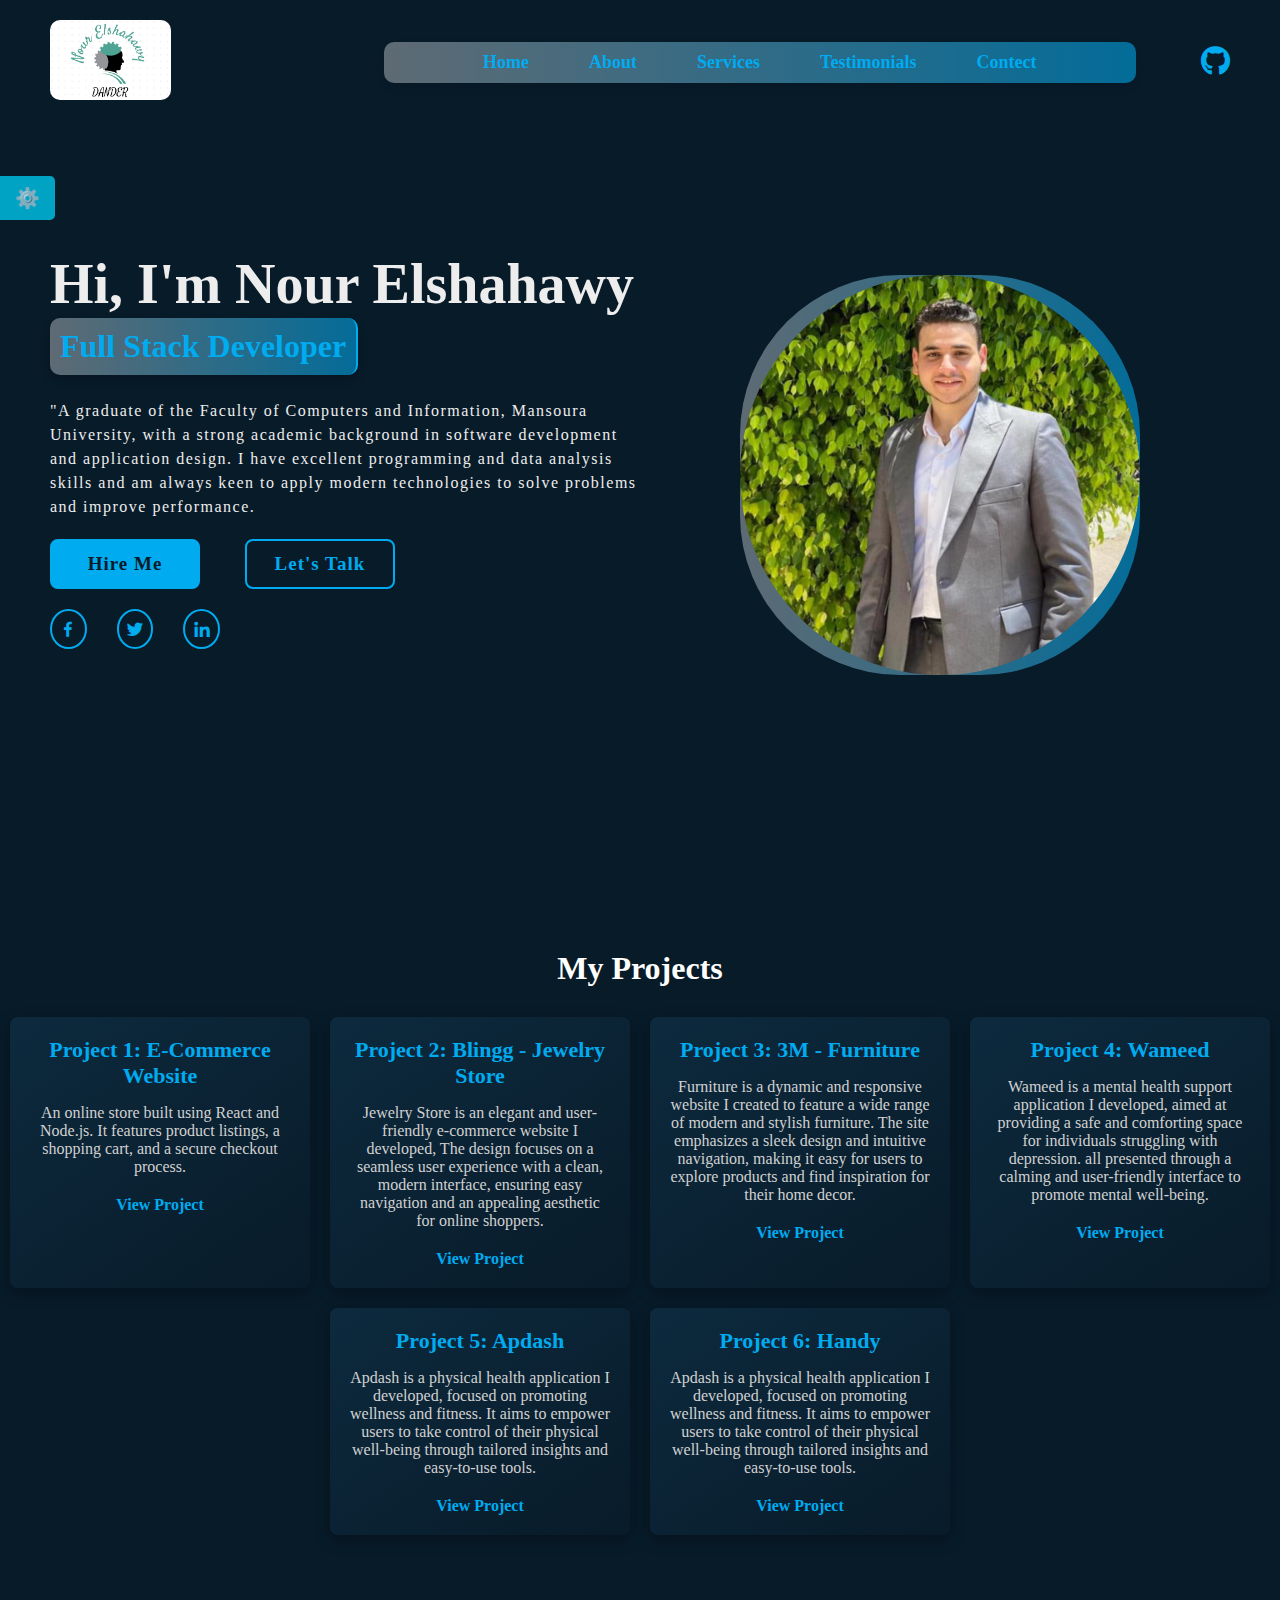
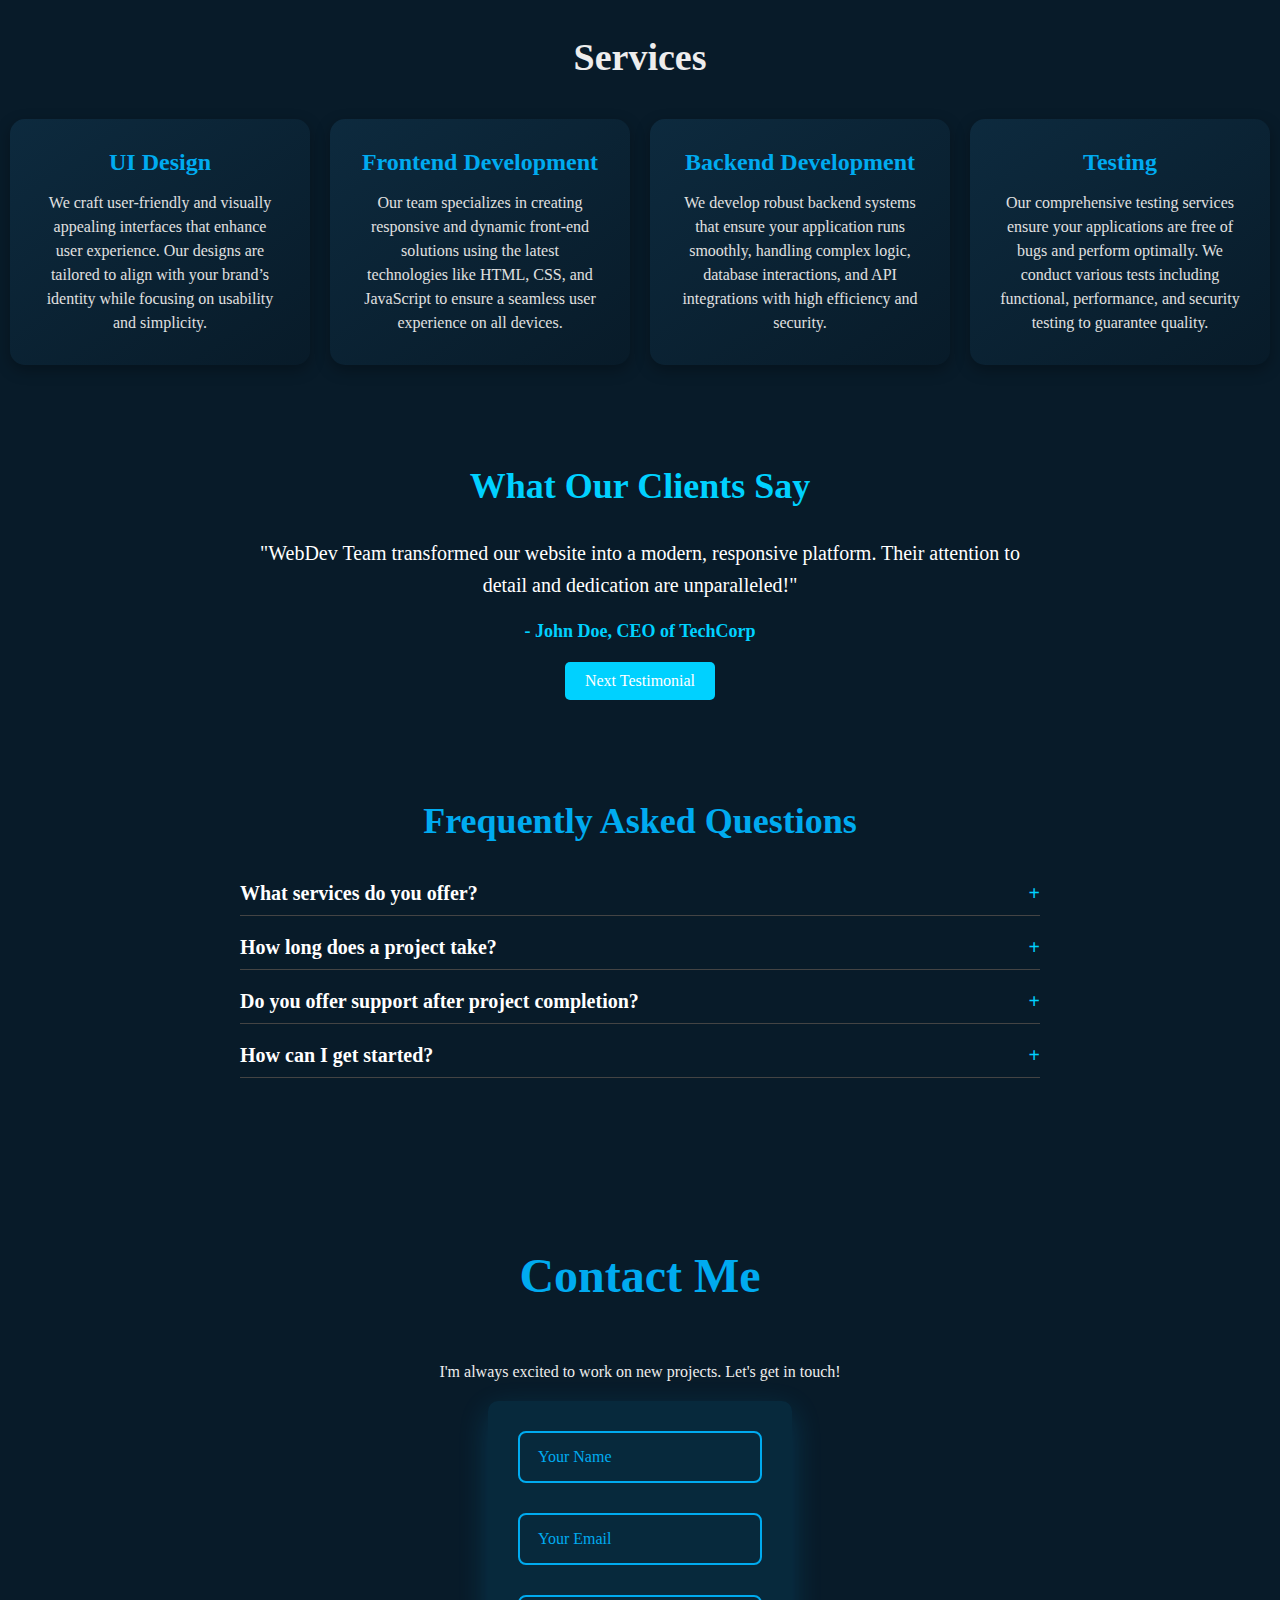
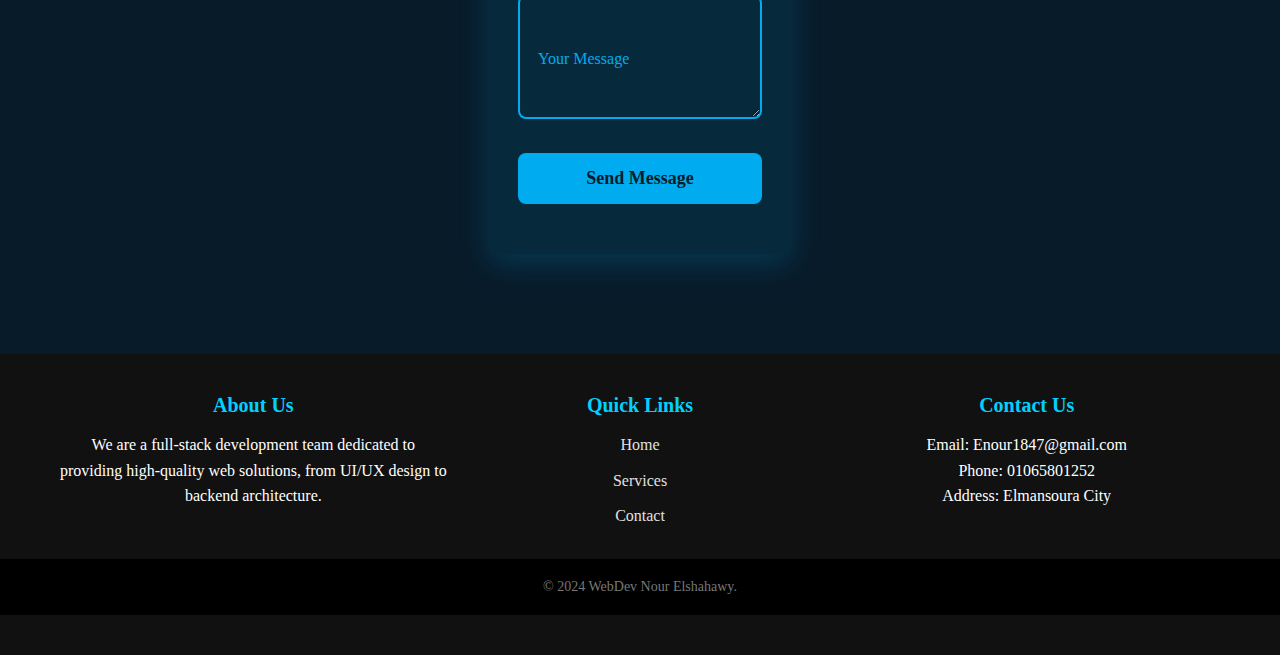
==== commit 74add5db: "the new edit" ====
--- a/index.html
+++ b/index.html
@@ -1,506 +1,268 @@
-<<<<<<< HEAD
-<!DOCTYPE html>
-<html lang="en">
-
-<head>
-    <meta charset="UTF-8">
-    <meta http-equiv="X-UA-Compatible" content="IE=edge">
-    <meta name="viewport" content="width=device-width, initial-scale=1.0">
-    <title>Presonal Portfolio</title>
-    <link rel="stylesheet" href="assets/css/style.css">
-    <link rel="stylesheet" href="https://cdnjs.cloudflare.com/ajax/libs/font-awesome/5.15.4/css/all.min.css">
-    <link href='https://unpkg.com/boxicons@2.1.4/css/boxicons.min.css' rel='stylesheet'>
-
-</head>
-
-<body>
-    <header class="header">
-        <a href="#" class="logo">
-            <img src="assets/images/logo/logo2.png" alt="logo">
-        </a>
-        <nav>
-            <div class="container">
-                <ul>
-                    <li><a href="#home">Home</a></li>
-                    <li><a href="#projects">About</a></li>
-                    <li><a href="#services">Services</a></li>
-                    <li><a href="#testimonials">Testimonials</a></li>
-                    <li><a href="#contact">Contect</a></li>
-                </ul>
-                <div class="menu-bar">
-                    <span></span>
-                    <span></span>
-                    <span></span>
-                </div>
-            </div>
-        </nav>
-        <a href="https://github.com/NourElshahawy" class="github-link" target="_blank">
-            <i class="fab fa-github"></i>
-        </a>
-
-    </header>
-    <section class="home" id="home">
-        <div>
-            <div class="home-content">
-                <h1>Hi, I'm Nour Elshahawy</h1>
-                <h3 class="animated-text">Full Stack Developer</h3>
-                <p>"A graduate of the Faculty of Computers and Information, Mansoura University, with a strong academic
-                    background in software development and application design. I have excellent programming and data
-                    analysis
-                    skills and am always keen to apply modern technologies to solve problems and improve performance.
-                <div class="btn-box">
-                    <a href="https://mail.google.com/mail/u/0/#inbox">Hire Me</a>
-                    <a href="https://web.whatsapp.com/01065801252">Let's Talk</a>
-                </div>
-                <div class="home-sci">
-                    <a
-                        href="https://www.facebook.com/profile.php?viewas=100000686899395&id=100009324449616&locale=ar_AR"><i
-                            class='bx bxl-facebook'></i></a>
-                    <a href="https://x.com/home?lang=ar"><i class='bx bxl-twitter'></i></a>
-                    <a href="https://www.linkedin.com/in/nour-elshahawy-920a6b238/"><i class='bx bxl-linkedin'></i></a>
-                </div>
-            </div>
-
-        </div>
-        <div class="home-imgHover">
-            <img src="assets/images/personal-img.jpg" alt="">
-        </div>
-    </section>
-
-    <section id="projects">
-        <h2>My Projects</h2>
-        <div class="project-list">
-            <div class="project-item">
-                <h3>Project 1: E-Commerce Website</h3>
-                <p>An online store built using React and Node.js. It features product listings, a shopping cart, and a
-                    secure checkout process.</p>
-                <a href="E-Commerce.html" target="_blank">View Project</a>
-            </div>
-            <div class="project-item">
-                <h3>Project 2: Blingg - Jewelry Store
-                </h3>
-                <p>Jewelry Store is an elegant and user-friendly e-commerce website I developed, The design focuses on a
-                    seamless user
-                    experience with a clean, modern interface, ensuring easy navigation and an appealing aesthetic for
-                    online shoppers.
-                </p>
-                <a href="Blingg.html" target="_blank">View Project</a>
-            </div>
-            <div class="project-item">
-                <h3>Project 3: 3M - Furniture</h3>
-                <p>Furniture is a dynamic and responsive website I created to feature a wide range of modern and stylish furniture. The
-                site emphasizes a sleek design and intuitive navigation, making it easy for users to explore products and find
-                inspiration for their home decor.</p>
-                <a href="3m.html" target="_blank">View Project</a>
-            </div>
-            <div class="project-item">
-                <h3>Project 4: Wameed</h3>
-                <p>Wameed is a mental health support application I developed, aimed at providing a safe and comforting space for
-                individuals struggling with depression. all presented through a calming and user-friendly interface to promote mental
-                well-being.</p>
-                <a href="wameed.html" target="_blank">View Project</a>
-            </div>
-            <div class="project-item">
-                <h3>Project 5: Apdash</h3>
-                <p>Apdash is a physical health application I developed, focused on promoting wellness and fitness. It aims to empower users
-                to take control of their physical well-being through tailored insights and easy-to-use tools.</p>
-                <a href="apdash.html" target="_blank">View Project</a>
-            </div>
-            <div class="project-item">
-                <h3>Project 6: Handy</h3>
-                <p>Apdash is a physical health application I developed, focused on promoting wellness and fitness. It aims to empower users
-                to take control of their physical well-being through tailored insights and easy-to-use tools.</p>
-                <a href="handy.html" target="_blank">View Project</a>
-            </div>
-        </div>
-    </section>
-
-    <section class="services-section" id="services">
-        <h1>Services</h1>
-        <div class="services-container">
-            <div class="service-box">
-                <h2>UI Design</h2>
-                <p>We craft user-friendly and visually appealing interfaces that enhance user experience. Our designs
-                    are
-                    tailored to align with your brand’s identity while focusing on usability and simplicity.</p>
-            </div>
-            <div class="service-box">
-                <h2>Frontend Development</h2>
-                <p>Our team specializes in creating responsive and dynamic front-end solutions using the latest
-                    technologies
-                    like HTML, CSS, and JavaScript to ensure a seamless user experience on all devices.</p>
-            </div>
-            <div class="service-box">
-                <h2>Backend Development</h2>
-                <p>We develop robust backend systems that ensure your application runs smoothly, handling complex logic,
-                    database interactions, and API integrations with high efficiency and security.</p>
-            </div>
-            <div class="service-box">
-                <h2>Testing</h2>
-                <p>Our comprehensive testing services ensure your applications are free of bugs and perform optimally.
-                    We
-                    conduct various tests including functional, performance, and security testing to guarantee quality.
-                </p>
-            </div>
-        </div>
-    </section>
-
-    <section class="testimonials-section " id="testimonials">
-        <h2>What Our Clients Say</h2>
-        <div class="testimonial-container">
-            <p class="testimonial-text">"WebDev Team transformed our website into a modern, responsive platform. Their
-                attention to detail and dedication are unparalleled!"</p>
-            <h4 class="client-name">- John Doe, CEO of TechCorp</h4>
-        </div>
-        <button id="nextTestimonial">Next Testimonial</button>
-    </section>
-
-
-    <section class="faq-section">
-        <h2>Frequently Asked Questions</h2>
-        <div class="faq-container">
-            <div class="faq-item">
-                <h3 class="faq-question">What services do you offer?</h3>
-                <p class="faq-answer">We offer full-stack development services including UI/UX design, front-end
-                    development, back-end development, and comprehensive testing services.</p>
-            </div>
-            <div class="faq-item">
-                <h3 class="faq-question">How long does a project take?</h3>
-                <p class="faq-answer">The project duration depends on the complexity and requirements of the project. We
-                    provide a detailed timeline after reviewing the project's needs.</p>
-            </div>
-            <div class="faq-item">
-                <h3 class="faq-question">Do you offer support after project completion?</h3>
-                <p class="faq-answer">Yes, we offer post-launch support to ensure everything runs smoothly and to assist
-                    with any updates or modifications.</p>
-            </div>
-            <div class="faq-item">
-                <h3 class="faq-question">How can I get started?</h3>
-                <p class="faq-answer">You can get started by contacting us via email or phone. We’ll discuss your
-                    project’s
-                    requirements and create a custom plan for you.</p>
-            </div>
-        </div>
-    </section>
-
-
-    <section class="contact" id="contact">
-        <div class="container">
-            <h2 class="section-title">Contact Me</h2>
-            <p class="description">I'm always excited to work on new projects. Let's get in touch!</p>
-            <div class="contact-content">
-                <div class="contact-form">
-                    <form id="contactForm">
-                        <div class="input-box">
-                            <input type="text" name="name" id="name" required placeholder=" ">
-                            <label for="name">Your Name</label>
-                        </div>
-                        <div class="input-box">
-                            <input type="email" name="email" id="email" required placeholder=" ">
-                            <label for="email">Your Email</label>
-                        </div>
-                        <div class="input-box">
-                            <textarea name="message" id="message" rows="5" required placeholder=" "></textarea>
-                            <label for="message">Your Message</label>
-                        </div>
-                        <div class="submit-btn">
-                            <button type="submit">Send Message</button>
-                        </div>
-                        <p class="form-message"></p>
-                    </form>
-                </div>
-            </div>
-        </div>
-    </section>
-
-    <footer>
-        <div class="footer-container">
-            <div class="footer-column">
-                <h3>About Us</h3>
-                <p>We are a full-stack development team dedicated to providing high-quality web solutions, from UI/UX
-                    design
-                    to backend architecture.</p>
-            </div>
-            <div class="footer-column">
-                <h3>Quick Links</h3>
-                <ul>
-                    <li><a href="#">Home</a></li>
-                    <li><a href="#">Services</a></li>
-                    <li><a href="#">Contact</a></li>
-                </ul>
-            </div>
-            <div class="footer-column">
-                <h3>Contact Us</h3>
-                <p>Email: Enour1847@gmail.com</p>
-                <p>Phone: 01065801252</p>
-                <p>Address: Elmansoura City</p>
-            </div>
-        </div>
-        <div class="footer-bottom">
-            <p>&copy; 2024 WebDev Nour Elshahawy.</p>
-        </div>
-    </footer>
-
-
-    <!-- (button Scroll to Top) -->
-    <a href="#home" class="scroll-top" id="scroll-top">
-        <i class='bx bx-up-arrow-alt'></i>
-    </a>
-
-    <script src="assets/js/main.js"></script>
-</body>
-
-=======
-<!DOCTYPE html>
-<html lang="en">
-
-<head>
-    <meta charset="UTF-8">
-    <meta http-equiv="X-UA-Compatible" content="IE=edge">
-    <meta name="viewport" content="width=device-width, initial-scale=1.0">
-    <title>Presonal Portfolio</title>
-    <link rel="stylesheet" href="assets/css/style.css">
-    <link rel="stylesheet" href="https://cdnjs.cloudflare.com/ajax/libs/font-awesome/5.15.4/css/all.min.css">
-    <link href='https://unpkg.com/boxicons@2.1.4/css/boxicons.min.css' rel='stylesheet'>
-
-</head>
-
-<body>
-    <header class="header">
-        <a href="#" class="logo">
-            <img src="assets/images/logo/logo2.png" alt="logo">
-        </a>
-        <nav>
-            <div class="container">
-                <ul>
-                    <li><a href="#home">Home</a></li>
-                    <li><a href="#projects">About</a></li>
-                    <li><a href="#services">Services</a></li>
-                    <li><a href="#testimonials">Testimonials</a></li>
-                    <li><a href="#contact">Contect</a></li>
-                </ul>
-                <div class="menu-bar">
-                    <span></span>
-                    <span></span>
-                    <span></span>
-                </div>
-            </div>
-        </nav>
-        <a href="https://github.com/username" class="github-link" target="_blank">
-            <i class="fab fa-github"></i>
-        </a>
-
-    </header>
-    <section class="home" id="home">
-        <div>
-            <div class="home-content">
-                <h1>Hi, I'm Nour Elshahawy</h1>
-                <h3 class="animated-text">Full Stack Developer</h3>
-                <p>"A graduate of the Faculty of Computers and Information, Mansoura University, with a strong academic
-                    background in software development and application design. I have excellent programming and data
-                    analysis
-                    skills and am always keen to apply modern technologies to solve problems and improve performance.
-                <div class="btn-box">
-                    <a href="https://mail.google.com/mail/u/0/#inbox">Hire Me</a>
-                    <a href="https://web.whatsapp.com/01065801252">Let's Talk</a>
-                </div>
-                <div class="home-sci">
-                    <a
-                        href="https://www.facebook.com/profile.php?viewas=100000686899395&id=100009324449616&locale=ar_AR"><i
-                            class='bx bxl-facebook'></i></a>
-                    <a href="https://x.com/home?lang=ar"><i class='bx bxl-twitter'></i></a>
-                    <a href="https://www.linkedin.com/in/nour-elshahawy-920a6b238/"><i class='bx bxl-linkedin'></i></a>
-                </div>
-            </div>
-
-        </div>
-        <div class="home-imgHover">
-            <img src="assets/images/personal-img.jpg" alt="">
-        </div>
-    </section>
-
-    <section id="projects">
-        <h2>My Projects</h2>
-        <div class="project-list">
-            <div class="project-item">
-                <h3>Project 1: E-Commerce Website</h3>
-                <p>An online store built using React and Node.js. It features product listings, a shopping cart, and a
-                    secure checkout process.</p>
-                <a href="E-Commerce.html" target="_blank">View Project</a>
-            </div>
-            <div class="project-item">
-                <h3>Project 2: Blingg - Jewelry Store
-                </h3>
-                <p>Jewelry Store is an elegant and user-friendly e-commerce website I developed, The design focuses on a
-                    seamless user
-                    experience with a clean, modern interface, ensuring easy navigation and an appealing aesthetic for
-                    online shoppers.
-                </p>
-                <a href="Blingg.html" target="_blank">View Project</a>
-            </div>
-            <div class="project-item">
-                <h3>Project 3: 3M - Furniture</h3>
-                <p>Furniture is a dynamic and responsive website I created to feature a wide range of modern and stylish furniture. The
-                site emphasizes a sleek design and intuitive navigation, making it easy for users to explore products and find
-                inspiration for their home decor.</p>
-                <a href="3m.html" target="_blank">View Project</a>
-            </div>
-            <div class="project-item">
-                <h3>Project 4: Wameed</h3>
-                <p>Wameed is a mental health support application I developed, aimed at providing a safe and comforting space for
-                individuals struggling with depression. all presented through a calming and user-friendly interface to promote mental
-                well-being.</p>
-                <a href="wameed.html" target="_blank">View Project</a>
-            </div>
-            <div class="project-item">
-                <h3>Project 5: Apdash</h3>
-                <p>Apdash is a physical health application I developed, focused on promoting wellness and fitness. It aims to empower users
-                to take control of their physical well-being through tailored insights and easy-to-use tools.</p>
-                <a href="apdash.html" target="_blank">View Project</a>
-            </div>
-            <div class="project-item">
-                <h3>Project 6: Handy</h3>
-                <p>Apdash is a physical health application I developed, focused on promoting wellness and fitness. It aims to empower users
-                to take control of their physical well-being through tailored insights and easy-to-use tools.</p>
-                <a href="handy.html" target="_blank">View Project</a>
-            </div>
-        </div>
-    </section>
-
-    <section class="services-section" id="services">
-        <h1>Services</h1>
-        <div class="services-container">
-            <div class="service-box">
-                <h2>UI Design</h2>
-                <p>We craft user-friendly and visually appealing interfaces that enhance user experience. Our designs
-                    are
-                    tailored to align with your brand’s identity while focusing on usability and simplicity.</p>
-            </div>
-            <div class="service-box">
-                <h2>Frontend Development</h2>
-                <p>Our team specializes in creating responsive and dynamic front-end solutions using the latest
-                    technologies
-                    like HTML, CSS, and JavaScript to ensure a seamless user experience on all devices.</p>
-            </div>
-            <div class="service-box">
-                <h2>Backend Development</h2>
-                <p>We develop robust backend systems that ensure your application runs smoothly, handling complex logic,
-                    database interactions, and API integrations with high efficiency and security.</p>
-            </div>
-            <div class="service-box">
-                <h2>Testing</h2>
-                <p>Our comprehensive testing services ensure your applications are free of bugs and perform optimally.
-                    We
-                    conduct various tests including functional, performance, and security testing to guarantee quality.
-                </p>
-            </div>
-        </div>
-    </section>
-
-    <section class="testimonials-section " id="testimonials">
-        <h2>What Our Clients Say</h2>
-        <div class="testimonial-container">
-            <p class="testimonial-text">"WebDev Team transformed our website into a modern, responsive platform. Their
-                attention to detail and dedication are unparalleled!"</p>
-            <h4 class="client-name">- John Doe, CEO of TechCorp</h4>
-        </div>
-        <button id="nextTestimonial">Next Testimonial</button>
-    </section>
-
-
-    <section class="faq-section">
-        <h2>Frequently Asked Questions</h2>
-        <div class="faq-container">
-            <div class="faq-item">
-                <h3 class="faq-question">What services do you offer?</h3>
-                <p class="faq-answer">We offer full-stack development services including UI/UX design, front-end
-                    development, back-end development, and comprehensive testing services.</p>
-            </div>
-            <div class="faq-item">
-                <h3 class="faq-question">How long does a project take?</h3>
-                <p class="faq-answer">The project duration depends on the complexity and requirements of the project. We
-                    provide a detailed timeline after reviewing the project's needs.</p>
-            </div>
-            <div class="faq-item">
-                <h3 class="faq-question">Do you offer support after project completion?</h3>
-                <p class="faq-answer">Yes, we offer post-launch support to ensure everything runs smoothly and to assist
-                    with any updates or modifications.</p>
-            </div>
-            <div class="faq-item">
-                <h3 class="faq-question">How can I get started?</h3>
-                <p class="faq-answer">You can get started by contacting us via email or phone. We’ll discuss your
-                    project’s
-                    requirements and create a custom plan for you.</p>
-            </div>
-        </div>
-    </section>
-
-
-    <section class="contact" id="contact">
-        <div class="container">
-            <h2 class="section-title">Contact Me</h2>
-            <p class="description">I'm always excited to work on new projects. Let's get in touch!</p>
-            <div class="contact-content">
-                <div class="contact-form">
-                    <form id="contactForm">
-                        <div class="input-box">
-                            <input type="text" name="name" id="name" required placeholder=" ">
-                            <label for="name">Your Name</label>
-                        </div>
-                        <div class="input-box">
-                            <input type="email" name="email" id="email" required placeholder=" ">
-                            <label for="email">Your Email</label>
-                        </div>
-                        <div class="input-box">
-                            <textarea name="message" id="message" rows="5" required placeholder=" "></textarea>
-                            <label for="message">Your Message</label>
-                        </div>
-                        <div class="submit-btn">
-                            <button type="submit">Send Message</button>
-                        </div>
-                        <p class="form-message"></p>
-                    </form>
-                </div>
-            </div>
-        </div>
-    </section>
-
-    <footer>
-        <div class="footer-container">
-            <div class="footer-column">
-                <h3>About Us</h3>
-                <p>We are a full-stack development team dedicated to providing high-quality web solutions, from UI/UX
-                    design
-                    to backend architecture.</p>
-            </div>
-            <div class="footer-column">
-                <h3>Quick Links</h3>
-                <ul>
-                    <li><a href="#">Home</a></li>
-                    <li><a href="#">Services</a></li>
-                    <li><a href="#">Contact</a></li>
-                </ul>
-            </div>
-            <div class="footer-column">
-                <h3>Contact Us</h3>
-                <p>Email: Enour1847@gmail.com</p>
-                <p>Phone: 01065801252</p>
-                <p>Address: Elmansoura City</p>
-            </div>
-        </div>
-        <div class="footer-bottom">
-            <p>&copy; 2024 WebDev Nour Elshahawy.</p>
-        </div>
-    </footer>
-
-
-    <!-- (button Scroll to Top) -->
-    <a href="#home" class="scroll-top" id="scroll-top">
-        <i class='bx bx-up-arrow-alt'></i>
-    </a>
-
-    <script src="assets/js/main.js"></script>
-</body>
-
->>>>>>> 1d73c3d3b9a8649c51e992a81540feb3b6926ec5
+<!DOCTYPE html>
+<html lang="en">
+
+<head>
+    <meta charset="UTF-8">
+    <meta http-equiv="X-UA-Compatible" content="IE=edge">
+    <meta name="viewport" content="width=device-width, initial-scale=1.0">
+    <title>Presonal Portfolio</title>
+    <link rel="stylesheet" href="assets/css/style.css">
+    <link rel="stylesheet" href="https://cdnjs.cloudflare.com/ajax/libs/font-awesome/5.15.4/css/all.min.css">
+    <link href='https://unpkg.com/boxicons@2.1.4/css/boxicons.min.css' rel='stylesheet'>
+
+</head>
+
+<body>
+    <header class="header">
+        <a href="#" class="logo">
+            <img src="assets/images/logo/logo2.png" alt="logo">
+        </a>
+        <nav>
+            <div class="container">
+                <ul>
+                    <li><a href="#home">Home</a></li>
+                    <li><a href="#projects">About</a></li>
+                    <li><a href="#services">Services</a></li>
+                    <li><a href="#testimonials">Testimonials</a></li>
+                    <li><a href="#contact">Contect</a></li>
+                </ul>
+                <div class="menu-bar">
+                    <span></span>
+                    <span></span>
+                    <span></span>
+                </div>
+            </div>
+        </nav>
+        <a href="https://github.com/username" class="github-link" target="_blank">
+            <i class="fab fa-github"></i>
+        </a>
+
+    </header>
+    <section class="home" id="home">
+        <div>
+            <div class="home-content">
+                <h1>Hi, I'm Nour Elshahawy</h1>
+                <h3 class="animated-text">Full Stack Developer</h3>
+                <p>"A graduate of the Faculty of Computers and Information, Mansoura University, with a strong academic
+                    background in software development and application design. I have excellent programming and data
+                    analysis
+                    skills and am always keen to apply modern technologies to solve problems and improve performance.
+                <div class="btn-box">
+                    <a href="https://mail.google.com/mail/u/0/#inbox">Hire Me</a>
+                    <a href="https://web.whatsapp.com/01065801252">Let's Talk</a>
+                </div>
+                <div class="home-sci">
+                    <a
+                        href="https://www.facebook.com/profile.php?viewas=100000686899395&id=100009324449616&locale=ar_AR"><i
+                            class='bx bxl-facebook'></i></a>
+                    <a href="https://x.com/home?lang=ar"><i class='bx bxl-twitter'></i></a>
+                    <a href="https://www.linkedin.com/in/nour-elshahawy-920a6b238/"><i class='bx bxl-linkedin'></i></a>
+                </div>
+            </div>
+
+        </div>
+        <div class="home-imgHover">
+            <img src="assets/images/personal-img.jpg" alt="">
+        </div>
+    </section>
+
+    <section id="projects">
+        <h2>My Projects</h2>
+        <div class="project-list">
+            <div class="project-item">
+                <h3>Project 1: E-Commerce Website</h3>
+                <p>An online store built using React and Node.js. It features product listings, a shopping cart, and a
+                    secure checkout process.</p>
+                <a href="E-Commerce.html" target="_blank">View Project</a>
+            </div>
+            <div class="project-item">
+                <h3>Project 2: Blingg - Jewelry Store
+                </h3>
+                <p>Jewelry Store is an elegant and user-friendly e-commerce website I developed, The design focuses on a
+                    seamless user
+                    experience with a clean, modern interface, ensuring easy navigation and an appealing aesthetic for
+                    online shoppers.
+                </p>
+                <a href="Blingg.html" target="_blank">View Project</a>
+            </div>
+            <div class="project-item">
+                <h3>Project 3: 3M - Furniture</h3>
+                <p>Furniture is a dynamic and responsive website I created to feature a wide range of modern and stylish furniture. The
+                site emphasizes a sleek design and intuitive navigation, making it easy for users to explore products and find
+                inspiration for their home decor.</p>
+                <a href="3m.html" target="_blank">View Project</a>
+            </div>
+            <div class="project-item">
+                <h3>Project 4: Wameed</h3>
+                <p>Wameed is a mental health support application I developed, aimed at providing a safe and comforting space for
+                individuals struggling with depression. all presented through a calming and user-friendly interface to promote mental
+                well-being.</p>
+                <a href="wameed.html" target="_blank">View Project</a>
+            </div>
+            <div class="project-item">
+                <h3>Project 5: Apdash</h3>
+                <p>Apdash is a physical health application I developed, focused on promoting wellness and fitness. It aims to empower users
+                to take control of their physical well-being through tailored insights and easy-to-use tools.</p>
+                <a href="apdash.html" target="_blank">View Project</a>
+            </div>
+            <div class="project-item">
+                <h3>Project 6: Handy</h3>
+                <p>Apdash is a physical health application I developed, focused on promoting wellness and fitness. It aims to empower users
+                to take control of their physical well-being through tailored insights and easy-to-use tools.</p>
+                <a href="handy.html" target="_blank">View Project</a>
+            </div>
+        </div>
+    </section>
+
+    <section class="services-section" id="services">
+        <h1>Services</h1>
+        <div class="services-container">
+            <div class="service-box">
+                <h2>UI Design</h2>
+                <p>We craft user-friendly and visually appealing interfaces that enhance user experience. Our designs
+                    are
+                    tailored to align with your brand’s identity while focusing on usability and simplicity.</p>
+            </div>
+            <div class="service-box">
+                <h2>Frontend Development</h2>
+                <p>Our team specializes in creating responsive and dynamic front-end solutions using the latest
+                    technologies
+                    like HTML, CSS, and JavaScript to ensure a seamless user experience on all devices.</p>
+            </div>
+            <div class="service-box">
+                <h2>Backend Development</h2>
+                <p>We develop robust backend systems that ensure your application runs smoothly, handling complex logic,
+                    database interactions, and API integrations with high efficiency and security.</p>
+            </div>
+            <div class="service-box">
+                <h2>Testing</h2>
+                <p>Our comprehensive testing services ensure your applications are free of bugs and perform optimally.
+                    We
+                    conduct various tests including functional, performance, and security testing to guarantee quality.
+                </p>
+            </div>
+        </div>
+    </section>
+
+    <section class="testimonials-section " id="testimonials">
+        <h2>What Our Clients Say</h2>
+        <div class="testimonial-container">
+            <p class="testimonial-text">"WebDev Team transformed our website into a modern, responsive platform. Their
+                attention to detail and dedication are unparalleled!"</p>
+            <h4 class="client-name">- John Doe, CEO of TechCorp</h4>
+        </div>
+        <button id="nextTestimonial">Next Testimonial</button>
+    </section>
+
+
+    <section class="faq-section">
+        <h2>Frequently Asked Questions</h2>
+        <div class="faq-container">
+            <div class="faq-item">
+                <h3 class="faq-question">What services do you offer?</h3>
+                <p class="faq-answer">We offer full-stack development services including UI/UX design, front-end
+                    development, back-end development, and comprehensive testing services.</p>
+            </div>
+            <div class="faq-item">
+                <h3 class="faq-question">How long does a project take?</h3>
+                <p class="faq-answer">The project duration depends on the complexity and requirements of the project. We
+                    provide a detailed timeline after reviewing the project's needs.</p>
+            </div>
+            <div class="faq-item">
+                <h3 class="faq-question">Do you offer support after project completion?</h3>
+                <p class="faq-answer">Yes, we offer post-launch support to ensure everything runs smoothly and to assist
+                    with any updates or modifications.</p>
+            </div>
+            <div class="faq-item">
+                <h3 class="faq-question">How can I get started?</h3>
+                <p class="faq-answer">You can get started by contacting us via email or phone. We’ll discuss your
+                    project’s
+                    requirements and create a custom plan for you.</p>
+            </div>
+        </div>
+    </section>
+
+
+    <section class="contact" id="contact">
+        <div class="container">
+            <h2 class="section-title">Contact Me</h2>
+            <p class="description">I'm always excited to work on new projects. Let's get in touch!</p>
+            <div class="contact-content">
+                <div class="contact-form">
+                    <form id="contactForm">
+                        <div class="input-box">
+                            <input type="text" name="name" id="name" required placeholder=" ">
+                            <label for="name">Your Name</label>
+                        </div>
+                        <div class="input-box">
+                            <input type="email" name="email" id="email" required placeholder=" ">
+                            <label for="email">Your Email</label>
+                        </div>
+                        <div class="input-box">
+                            <textarea name="message" id="message" rows="5" required placeholder=" "></textarea>
+                            <label for="message">Your Message</label>
+                        </div>
+                        <div class="submit-btn">
+                            <button type="submit">Send Message</button>
+                        </div>
+                        <p class="form-message"></p>
+                    </form>
+                </div>
+            </div>
+        </div>
+    </section>
+
+    <footer>
+        <div class="footer-container">
+            <div class="footer-column">
+                <h3>About Us</h3>
+                <p>We are a full-stack development team dedicated to providing high-quality web solutions, from UI/UX
+                    design
+                    to backend architecture.</p>
+            </div>
+            <div class="footer-column">
+                <h3>Quick Links</h3>
+                <ul>
+                    <li><a href="#">Home</a></li>
+                    <li><a href="#">Services</a></li>
+                    <li><a href="#">Contact</a></li>
+                </ul>
+            </div>
+            <div class="footer-column">
+                <h3>Contact Us</h3>
+                <p>Email: Enour1847@gmail.com</p>
+                <p>Phone: 01065801252</p>
+                <p>Address: Elmansoura City</p>
+            </div>
+        </div>
+        <div class="footer-bottom">
+            <p>&copy; 2024 WebDev Nour Elshahawy.</p>
+        </div>
+    </footer>
+
+    <section>
+        <!-- زر Settings -->
+        <div class="settings-btn" id="settings-btn">
+            ⚙️
+        </div>
+        
+        <!-- بانل Settings -->
+        <div class="settings-panel" id="settings-panel">
+            <div class="tabs">
+                <button class="tab" onclick="changeColor('#081b29')">Main Theme</button>
+                <button class="tab" onclick="changeColor('#000000')">Second Theme</button>
+                <button class="tab" onclick="changeColor('#007b52')">Blue Theme</button>
+            </div>
+        </div>
+
+    </section>
+
+    <!-- (button Scroll to Top) -->
+    <a href="#home" class="scroll-top" id="scroll-top">
+        <i class='bx bx-up-arrow-alt'></i>
+    </a>
+
+    <script src="assets/js/main.js"></script>
+</body>
+
 </html>--- a/assets/css/style.css
+++ b/assets/css/style.css
@@ -1,1952 +1,1033 @@
-<<<<<<< HEAD
-* {
-    margin: 0;
-    padding: 0;
-    box-sizing: border-box;
-    font-family: 'poppins', 'sans-serif';
-}
-a{
-    text-decoration: none;
-    color: #00abf0;
-}
-body {
-    background: #081b29;
-    color: #ededed;
-}
-
-.header {
-    position: absolute;
-    top: 0;
-    left: 0;
-    width: 100%;
-    padding: 20px 50px;
-    display: flex;
-    justify-content: space-between;
-    align-items: center;
-    z-index: 100;
-}
-.logo img{
-    width: max-content;
-    height: 80px;
-    border-radius: 10px;
-}
-
-nav {
-  width: 100%;
-  height: 60px;
-  display: flex;
-  align-items: center;
-  justify-content: center;
-}
-
-.header .container {
-  width: 95%;
-  display: flex;
-  align-items: center;
-  justify-content: flex-end;
-  padding-right: 20px;
-  position: relative;
-}
-nav ul {
-  width: 80%;
-  display: flex;
-  justify-content: center; 
-  align-items: center;
-  background: linear-gradient(to left, #00acf08f, #ffffff59);  
-  padding: 10px 0; 
-  border-radius: 10px; 
-  box-shadow: 0 4px 8px rgba(0, 0, 0, 0.1); 
-  transition: background-color 0.3s ease, transform 0.3s ease; 
-}
-
-nav ul li {
-  margin: 0 15px;
-  list-style: none;
-}
-
-nav ul li a {
-  text-decoration: none; 
-  color: #00abf0; 
-  font-size: 18px; 
-  font-weight: bold; 
-  padding: 10px 15px; 
-  border-radius: 5px; 
-  transition: color 0.3s ease, background-color 0.3s ease; 
-}
-
-nav ul li a:hover, nav ul li a:focus {
-  color: #ffffff; 
-  background-color: #00abf0; 
-  transform: scale(1.1);
-}
-
-.menu {
-  width: 200px;
-  height: 230px !important; /* تعديل الطول إلى 300 بكسل */
-  position: absolute;
-  top: 40px;
-  left: 300px;
-  display: flex;
-  justify-content: center;
-  align-items: center;
-  flex-direction: column;
-  gap: 20px;
-  background: #081b299d;
-  border: 2px solid #00abf0;  
-  transition: all 0.3s ease-in-out;
-  animation: slideDown 0.5s ease forwards;
-}
-.menu-bar {
-  display: none;
-  cursor: pointer;
-}
-
-.menu-bar span {
-  width: 30px;
-  height: 4px;
-  margin: 3px 0;
-  background: #00abf0;
-  border-radius: 5px;
-  cursor: pointer;
-  z-index: 2000;
-}
-
-@media screen and (max-width: 1020px) {
-    .header  .container {
-  justify-content: flex-end;
-}
-  nav ul {
-    display: none;
-  }
-  .menu-bar span,
-  .menu-bar {
-    display: flex;
-    justify-content: center;
-    align-items: center;
-    flex-direction: column;
-  }
-}
-
-@keyframes slideDown {
-  0% {
-    height: 0;
-    opacity: 0;
-  }
-  100% {
-    height: calc(100vh - 60px);
-    opacity: 1;
-  }
-}
-
-.github-link {
-    font-size: 30px; 
-    color: #00abf0;
-    margin-left: 20px;
-    text-decoration: none;
-    transition: all 0.3s ease-in-out;
-}
-
-.github-link:hover {
-    color: #00a3c4; 
-    transform: scale(1.2);
-}
-
-.fab.fa-github {
-    font-size: inherit;
-}
-
-/* start section home */
-.home {
-    min-height: 100vh;
-    display: flex;
-    justify-content: space-between;
-    align-items: center;
-    flex-wrap: wrap;
-    padding: 150px 50px;
-} 
-.home .home-imgHover{
-    width: 400px;
-    height: 400px;
-    border-radius: 40%;
-    margin: 50px auto 0;
-    background: linear-gradient(to left, #00acf08f, #ffffff59);  
-}
-.home .home-imgHover img {
-    width: 400px;
-    height: 400px;
-    object-fit: contain;
-    border-radius: 50%;
-}
-
-/* @media (max-width: 700px) {
-    .home .home-imgHover{
-    width: 200px;
-    height: 200px;
-    border-radius: 40%;
-    position: absolute;
-    top: 100px;
-    left: 450px;
-    background: linear-gradient(to left, #00acf08f, #ffffff59);  
-}
-.home .home-imgHover img {
-    width: 200px;
-    height: 200px;
-    object-fit: contain;
-    border-radius: 50%;
-}
-
-}  */
-.home-content {
-    max-width: 600px;
-    z-index: 20;
-}
-
-.home-content h1 {
-    font-size: 56px;
-    font-weight: 700;
-    line-height: 1.2;
-}
-.home-content h3 {
-    background: #000;
-    font-size: 32px;
-    font-weight: 700;
-    color: #00abf0;
-    position: relative;
-    display: inline-block;
-    overflow: hidden; 
-    border-right: 2px solid #00abf0; 
-    border-radius: 10px;
-    background: linear-gradient(to left, #00acf08f, #ffffff59);  
-    padding: 10px; 
-    box-shadow: 0 4px 10px rgba(0, 0, 0, 0.2);
-    /* المسؤله عن ان الكلام مينزلش سطور تانيه وخلي بالك منها لاني اتشليت علي ما عرفتها */
-    white-space: nowrap; 
-    animation: typing 5s steps(30, end), blink-caret 0.75s step-end infinite;
-}
-
-@keyframes typing {
-    from { width: 0; }
-    to { width: 50%; }
-}
-
-@keyframes blink-caret {
-    from, to { border-color: transparent; }
-    50% { border-color: #00abf0; }
-}
-
-
-.home-content p {
-    font-size: 16px;
-    padding: 20px 0 ;
-    line-height: 1.5;
-    letter-spacing: 1.5px;
-}
-
-.home-content .btn-box {
-    display: flex;
-    justify-content: space-between;
-    width: 345px;
-    height: 50px;
-}
-
-.btn-box a {
-    position: relative;
-    display: inline-flex;
-    justify-content: center;
-    align-items: center;
-    width: 150px;
-    height: 100%;
-    background-color: #00abf0;
-    border: 2px solid #00abf0;
-    border-radius: 8px;
-    font-size: 19px;
-    color: #081b29;
-    text-decoration: none;
-    font-weight: 600;
-    letter-spacing: 1px;
-    z-index: 1;
-    overflow: hidden;
-    transition: .5s;
-}
-
-.btn-box a:hover {
-    color: #00abf0;
-}
-
-.btn-box a:nth-child(2) {
-    background-color: transparent;
-    color: #00abf0;
-}
-
-.btn-box a:nth-child(2):hover {
-    color: #081b29;
-}
-
-.btn-box a:nth-child(2)::before {
-    background: #00abf0;
-}
-
-.btn-box a::before {
-    content: '';
-    position: absolute;
-    top: 0;
-    left: 0;
-    width: 0;
-    height: 100%;
-    background: #081b29;
-    transition: .5s;
-    z-index: -1;
-}
-
-.btn-box a:hover::before {
-    width: 100%;
-}
-
-.home-sci {
-    width: 170px;
-    display: flex;
-    align-items: center;
-    justify-content: center;
-    gap: 30px;
-    margin-top: 20px;
-}
-
-.home-sci a {
-    position: relative;
-    display: inline-flex;
-    justify-content: center;
-    align-items: center;
-    width: 40px;
-    height: 40px;
-    background: transparent;
-    border: 2px solid #00abf0;
-    border-radius: 50%;
-    font-size: 20px;
-    color: #00abf0;
-    text-decoration: none;
-    z-index: 1;
-    overflow: hidden;
-    transition: .5s;
-}
-
-.home-sci a:hover {
-    color: #081b29;
-}
-
-.home-sci a::before {
-    content: '';
-    position: absolute;
-    top: 0;
-    left: 0;
-    width: 0;
-    height: 100%;
-    background: #00abf0;
-    z-index: -1;
-    transition: .5s;
-}
-
-.home-sci a:hover::before {
-    width: 100%;
-}
-
-/* 
-@media (max-width: 1200px) {
-    .home {
-        flex-direction: column; 
-        padding: 0 30px;
-    }
-
-    .home .home-imgHover {
-        width: 350px;
-        height: 350px;
-    }
-
-    .home .home-imgHover img {
-        width: 350px;
-        height: 350px;
-    }
-
-    .home-content {
-        max-width: 550px;
-    }
-
-    .home-content h1 {
-        font-size: 48px;
-    }
-
-    .home-content h3 {
-        font-size: 28px;
-    }
-
-    .home-content p {
-        font-size: 14px;
-    }
-
-    .btn-box {
-        width: 300px;
-        flex-direction: column;
-        align-items: center;
-        gap: 10px;
-    }
-
-    .btn-box a {
-        width: 100%;
-    }
-}
-
-@media (max-width: 768px) {
-    .home {
-        flex-direction: column;
-        padding: 0 20px;
-        justify-content: center;
-    }
-
-    .home .home-imgHover {
-        width: 300px;
-        height: 300px;
-    }
-
-    .home .home-imgHover img {
-        width: 300px;
-        height: 300px;
-    }
-
-    .home-content {
-        max-width: 100%;
-        text-align: center;
-    }
-
-    .home-content h1 {
-        font-size: 36px;
-    }
-
-    .home-content h3 {
-        font-size: 24px;
-    }
-
-    .home-content p {
-        font-size: 14px;
-    }
-
-    .btn-box {
-        width: 100%;
-        flex-direction: column;
-        gap: 10px;
-    }
-
-    .btn-box a {
-        width: 100%;
-    }
-
-    .home-sci {
-        width: 150px;
-        bottom: 10px;
-    }
-
-    .home-sci a {
-        width: 35px;
-        height: 35px;
-        font-size: 18px;
-    }
-}
-
-@media (max-width: 480px) {
-    .home-content h1 {
-        font-size: 28px;
-    }
-
-    .home-content h3 {
-        font-size: 20px;
-    }
-
-    .home-content p {
-        font-size: 12px;
-    }
-
-    .home .home-imgHover {
-        width: 250px;
-        height: 250px;
-    }
-
-    .home .home-imgHover img {
-        width: 250px;
-        height: 250px;
-    }
-
-    .home-sci {
-        width: 120px;
-    }
-
-    .home-sci a {
-        width: 30px;
-        height: 30px;
-        font-size: 16px;
-    }
-} */
-
-/* end section home */
-
-
-/* start section about */
-#projects {
-    width: 100%;
-    min-height: 50vh;
-    padding: 50px 0;
-    background-color: #081b29;
-    text-align: center;
-}
-
-#projects h2 {
-    font-size: 32px;
-    color: #fff;
-    margin-bottom: 30px;
-}
-
-.project-list {
-    display: flex;
-    flex-wrap: wrap;
-    justify-content: center;
-    gap: 20px;
-}
-.project-item {
-    background: linear-gradient(145deg, #0d2a3e, #081b29);
-    border-radius: 8px;
-    padding: 20px;
-    width: 300px;
-    cursor: pointer;
-    box-shadow: 0 5px 15px rgba(0, 0, 0, 0.3);
-    transition: transform 0.3s ease, box-shadow 0.3s ease;
-}
-
-.project-item h3 {
-    font-size: 22px;
-    color: #00abf0;
-    margin-bottom: 15px;
-}
-
-.project-item p {
-    font-size: 16px;
-    color: #d1d1d1;
-    margin-bottom: 20px;
-}
-
-.project-item a {
-    font-size: 16px;
-    color: #00abf0;
-    text-decoration: none;
-    font-weight: bold;
-    transition: color 0.3s ease;
-}
-
-.project-item a:hover {
-    color: #fff;
-}
-
-.project-item:hover {
-    transform: translateY(-10px);
-    box-shadow: 0 10px 20px rgba(0, 0, 0, 0.4);
-}
-
-
-/* end section about */
-
-/* start services section */
-.services-section {
-    text-align: center;
-    padding: 50px 0;
-}
-
-.services-section h1 {
-    font-size: 38px;
-    margin-bottom: 40px;
-}
-
-.services-container {
-    display: flex;
-    justify-content: center;
-    flex-wrap: wrap;
-    gap: 20px;
-}
-
-.service-box {
-    background: linear-gradient(145deg, #0d2a3e, #081b29);
-    padding: 30px;
-    border-radius: 15px;
-    width: 300px;
-    box-shadow: 0 5px 15px rgba(0, 0, 0, 0.3);
-    transition: background-color 0.3s ease;
-}
-
-.service-box:nth-child(even) {
-    background-color: #e0e0e0;
-    color: #000;
-}
-
-.service-box:hover {
-    background-color: #00a3c4;
-}
-
-.services-section h2 {
-    font-size: 24px;
-    margin-bottom: 15px;
-    color: #00abf0;
-}
-
-.services-section p {
-    font-size: 16px;
-    line-height: 1.5;
-    color: #e0e0e0;
-}
-/* end services section */
-
-/* Scroll to Top Button */
-.scroll-top {
-    position: fixed;
-    bottom: 20px;
-    right: 20px;
-    background: #00abf0; 
-    color: #081b29;
-    width: 50px;
-    height: 50px;
-    display: flex;
-    justify-content: center;
-    align-items: center;
-    border-radius: 50%;
-    text-decoration: none;
-    font-size: 24px;
-    box-shadow: 0 5px 10px rgba(0, 0, 0, 0.3);
-    transition: opacity 0.3s ease, transform 0.3s ease;
-    opacity: 0;
-    visibility: hidden;
-    z-index: 100;
-}
-
-.scroll-top:hover {
-    background: #081b29;
-    color: #00abf0;
-}
-
-.scroll-top.show {
-    opacity: 1;
-    visibility: visible;
-    transform: translateY(0);
-}
-
-.scroll-top.hide {
-    opacity: 0;
-    visibility: hidden;
-    transform: translateY(100px);
-}
-/* Scroll to Top Button */
-
-/* Products Section */
-.products {
-    display: flex; 
-    justify-content: center;
-    padding: 50px 0;
-}
-
-.products  .container {
-    min-height: 100vh;
-    width: 100%;
-    display: flex;
-    flex-wrap: wrap;
-    justify-content: center;
-    align-items: center;
-    gap: 30px;
-}
-
-.box {
-    background: linear-gradient(145deg, #0d2a3e, #081b29); 
-    border-radius: 10px;
-    padding: 10px;
-    box-shadow: 0 8px 15px rgba(0, 0, 0, 0.3); 
-    transition: transform 0.3s ease, box-shadow 0.3s ease;
-    width: 400px; 
-    height: 250px; 
-    display: flex;
-    align-items: center;
-    justify-content: center;
-    overflow: hidden; 
-}
-
-.box img {
-    max-width: 100%;
-    max-height: 100%;
-    object-fit: cover; 
-    transition: transform 0.3s ease;
-}
-
-.box:hover {
-    transform: translateY(-10px);
-    box-shadow: 0 12px 20px rgba(0, 0, 0, 0.4);
-}
-
-.box:hover img {
-    transform: scale(1.05); 
-}
-
-/* products end */
-/* testmonali */
-.testimonials-section {
-    padding: 50px;
-    color: #fff;
-    text-align: center;
-}
-
-.testimonials-section h2 {
-    font-size: 36px;
-    color: #00d1ff;
-    margin-bottom: 30px;
-}
-
-.testimonial-container {
-    max-width: 800px;
-    margin: 0 auto;
-}
-
-.testimonial-text {
-    font-size: 20px;
-    line-height: 1.6;
-    margin-bottom: 20px;
-}
-
-.client-name {
-    font-size: 18px;
-    color: #00d1ff;
-}
-
-#nextTestimonial {
-    margin-top: 20px;
-    padding: 10px 20px;
-    background-color: #00d1ff;
-    border: none;
-    color: #fff;
-    font-size: 16px;
-    border-radius: 5px;
-    cursor: pointer;
-    transition: background-color 0.3s ease;
-}
-
-#nextTestimonial:hover {
-    background-color: #00a3c4;
-}
-
-/* testmonali */
-/* start section faq-section */
-.faq-section {
-    padding: 50px 20px;
-    color: #fff;
-    text-align: center;
-}
-
-.faq-section h2 {
-    font-size: 36px;
-    margin-bottom: 40px;
-    color: #00abf0;
-}
-
-.faq-container {
-    max-width: 800px;
-    margin: 0 auto;
-    text-align: left;
-}
-
-.faq-item {
-    margin-bottom: 20px;
-    border-bottom: 1px solid #444;
-    padding-bottom: 10px;
-}
-
-.faq-question {
-    font-size: 20px;
-    cursor: pointer;
-    position: relative;
-    padding-right: 20px;
-}
-
-.faq-question::after {
-    content: "+";
-    position: absolute;
-    right: 0;
-    top: 0;
-    font-size: 20px;
-    color: #00d1ff;
-}
-
-.faq-answer {
-    display: none;
-    margin-top: 10px;
-    font-size: 16px;
-    line-height: 1.6;
-    color: #ddd;
-}
-
-.faq-question.active::after {
-    content: "-";
-}
-
-/* end section faq-section */
-
-/* Contact Section */
-.contact {
-    padding: 100px 0;
-    background-color: #081b29;
-    color: #ededed;
-    text-align: center;
-    display: flex;
-    justify-content: center;
-    align-items: center;
-}
-.contact .container{
-    display: flex;
-    justify-content: center;
-    align-items: center;
-    flex-direction: column;
-    flex-wrap: wrap;
-    gap: 20px;
-}
-.section-title {
-    font-size: 48px;
-    margin-bottom: 40px;
-    color: #00abf0;
-    font-weight: bold;
-}
-
-.contact-content {
-    display: flex;
-    justify-content: center;
-}
-
-.contact-form {
-    width: 100%;
-    padding: 30px;
-    background: rgba(0, 171, 240, 0.1);
-    border-radius: 10px;
-    box-shadow: 0px 10px 30px rgba(0, 171, 240, 0.2);
-}
-.input-box {
-    position: relative;
-    margin-bottom: 30px;
-}
-
-.input-box input,
-.input-box textarea {
-    width: 100%;
-    padding: 15px 20px;
-    background-color: transparent;
-    border: 2px solid #00abf0;
-    color: #ededed;
-    border-radius: 8px;
-    font-size: 16px;
-    outline: none;
-    transition: 0.3s;
-}
-
-.input-box input:focus,
-.input-box textarea:focus {
-    border-color: #00abf0;
-    box-shadow: 0 0 10px rgba(0, 171, 240, 0.3);
-}
-
-.input-box input::placeholder,
-.input-box textarea::placeholder {
-    color: transparent;
-}
-
-.input-box label {
-    position: absolute;
-    top: 50%;
-    left: 20px;
-    transform: translateY(-50%);
-    color: #00abf0;
-    transition: 0.3s;
-    pointer-events: none;
-    font-size: 16px;
-}
-
-.input-box input:focus + label,
-.input-box textarea:focus + label,
-.input-box input:not(:placeholder-shown) + label,
-.input-box textarea:not(:placeholder-shown) + label {
-    top: -10px;
-    font-size: 12px;
-    color: #ededed;
-}
-
-/* Submit Button */
-.submit-btn button {
-    background-color: #00abf0;
-    border: none;
-    color: #081b29;
-    padding: 15px 30px;
-    font-size: 18px;
-    font-weight: bold;
-    border-radius: 8px;
-    cursor: pointer;
-    transition: 0.3s;
-    width: 100%;
-}
-
-.submit-btn button:hover {
-    background-color: #081b29;
-    color: #00abf0;
-    border: 2px solid #00abf0;
-}
-
-.form-message {
-    margin-top: 20px;
-    font-size: 16px;
-    color: #00abf0;
-    visibility: hidden;
-    opacity: 0;
-    transition: visibility 0.3s, opacity 0.3s ease;
-}
-
-/* end style contect */
-
-/* start style footer */
-footer {
-    background-color: #111;
-    color: #fff;
-    padding: 40px 0;
-}
-
-.footer-container {
-    text-align: center;
-    display: flex;
-    justify-content: center;
-    align-items: flex-start;
-    flex-wrap: wrap;
-    max-width: 1200px;
-    margin: 0 auto;
-    padding: 0 20px;
-}
-
-.footer-column {
-    flex: 1;
-    min-width: 250px;
-    margin-bottom: 20px;
-}
-
-.footer-column h3 {
-    font-size: 20px;
-    margin-bottom: 15px;
-    color: #00d1ff;
-}
-
-.footer-column p, 
-.footer-column ul, 
-.footer-column li {
-    font-size: 16px;
-    line-height: 1.6;
-}
-
-.footer-column ul {
-    list-style: none;
-    padding: 0;
-}
-
-.footer-column ul li {
-    margin-bottom: 10px;
-}
-
-.footer-column ul li a {
-    text-decoration: none;
-    color: #e0e0e0;
-    transition: color 0.3s ease;
-}
-
-.footer-column ul li a:hover {
-    color: #00a3c4;
-}
-
-.footer-bottom {
-    text-align: center;
-    padding: 20px;
-    background-color: #000;
-    color: #777;
-    font-size: 14px;
-}
-
-.footer-bottom p {
-    margin: 0;
-}
-
-=======
-* {
-    margin: 0;
-    padding: 0;
-    box-sizing: border-box;
-    font-family: 'poppins', 'sans-serif';
-}
-a{
-    text-decoration: none;
-    color: #00abf0;
-}
-body {
-    background: #081b29;
-    color: #ededed;
-}
-
-.header {
-    position: absolute;
-    top: 0;
-    left: 0;
-    width: 100%;
-    padding: 20px 50px;
-    display: flex;
-    justify-content: space-between;
-    align-items: center;
-    z-index: 100;
-}
-.logo img{
-    width: max-content;
-    height: 80px;
-    border-radius: 10px;
-}
-
-nav {
-  width: 100%;
-  height: 60px;
-  display: flex;
-  align-items: center;
-  justify-content: center;
-}
-
-.header .container {
-  width: 95%;
-  display: flex;
-  align-items: center;
-  justify-content: flex-end;
-  padding-right: 20px;
-  position: relative;
-}
-nav ul {
-  width: 80%;
-  display: flex;
-  justify-content: center; 
-  align-items: center;
-  background: linear-gradient(to left, #00acf08f, #ffffff59);  
-  padding: 10px 0; 
-  border-radius: 10px; 
-  box-shadow: 0 4px 8px rgba(0, 0, 0, 0.1); 
-  transition: background-color 0.3s ease, transform 0.3s ease; 
-}
-
-nav ul li {
-  margin: 0 15px;
-  list-style: none;
-}
-
-nav ul li a {
-  text-decoration: none; 
-  color: #00abf0; 
-  font-size: 18px; 
-  font-weight: bold; 
-  padding: 10px 15px; 
-  border-radius: 5px; 
-  transition: color 0.3s ease, background-color 0.3s ease; 
-}
-
-nav ul li a:hover, nav ul li a:focus {
-  color: #ffffff; 
-  background-color: #00abf0; 
-  transform: scale(1.1);
-}
-
-.menu {
-  width: 200px;
-  height: 230px !important; /* تعديل الطول إلى 300 بكسل */
-  position: absolute;
-  top: 40px;
-  left: 300px;
-  display: flex;
-  justify-content: center;
-  align-items: center;
-  flex-direction: column;
-  gap: 20px;
-  background: #081b299d;
-  border: 2px solid #00abf0;  
-  transition: all 0.3s ease-in-out;
-  animation: slideDown 0.5s ease forwards;
-}
-.menu-bar {
-  display: none;
-  cursor: pointer;
-}
-
-.menu-bar span {
-  width: 30px;
-  height: 4px;
-  margin: 3px 0;
-  background: #00abf0;
-  border-radius: 5px;
-  cursor: pointer;
-  z-index: 2000;
-}
-
-@media screen and (max-width: 1020px) {
-    .header  .container {
-  justify-content: flex-end;
-}
-  nav ul {
-    display: none;
-  }
-  .menu-bar span,
-  .menu-bar {
-    display: flex;
-    justify-content: center;
-    align-items: center;
-    flex-direction: column;
-  }
-}
-
-@keyframes slideDown {
-  0% {
-    height: 0;
-    opacity: 0;
-  }
-  100% {
-    height: calc(100vh - 60px);
-    opacity: 1;
-  }
-}
-
-.github-link {
-    font-size: 30px; 
-    color: #00abf0;
-    margin-left: 20px;
-    text-decoration: none;
-    transition: all 0.3s ease-in-out;
-}
-
-.github-link:hover {
-    color: #00a3c4; 
-    transform: scale(1.2);
-}
-
-.fab.fa-github {
-    font-size: inherit;
-}
-
-/* start section home */
-.home {
-    min-height: 100vh;
-    display: flex;
-    justify-content: space-between;
-    align-items: center;
-    flex-wrap: wrap;
-    padding: 150px 50px;
-} 
-.home .home-imgHover{
-    width: 400px;
-    height: 400px;
-    border-radius: 40%;
-    margin: 50px auto 0;
-    background: linear-gradient(to left, #00acf08f, #ffffff59);  
-}
-.home .home-imgHover img {
-    width: 400px;
-    height: 400px;
-    object-fit: contain;
-    border-radius: 50%;
-}
-
-/* @media (max-width: 700px) {
-    .home .home-imgHover{
-    width: 200px;
-    height: 200px;
-    border-radius: 40%;
-    position: absolute;
-    top: 100px;
-    left: 450px;
-    background: linear-gradient(to left, #00acf08f, #ffffff59);  
-}
-.home .home-imgHover img {
-    width: 200px;
-    height: 200px;
-    object-fit: contain;
-    border-radius: 50%;
-}
-
-}  */
-.home-content {
-    max-width: 600px;
-    z-index: 20;
-}
-
-.home-content h1 {
-    font-size: 56px;
-    font-weight: 700;
-    line-height: 1.2;
-}
-.home-content h3 {
-    background: #000;
-    font-size: 32px;
-    font-weight: 700;
-    color: #00abf0;
-    position: relative;
-    display: inline-block;
-    overflow: hidden; 
-    border-right: 2px solid #00abf0; 
-    border-radius: 10px;
-    background: linear-gradient(to left, #00acf08f, #ffffff59);  
-    padding: 10px; 
-    box-shadow: 0 4px 10px rgba(0, 0, 0, 0.2);
-    /* المسؤله عن ان الكلام مينزلش سطور تانيه وخلي بالك منها لاني اتشليت علي ما عرفتها */
-    white-space: nowrap; 
-    animation: typing 5s steps(30, end), blink-caret 0.75s step-end infinite;
-}
-
-@keyframes typing {
-    from { width: 0; }
-    to { width: 50%; }
-}
-
-@keyframes blink-caret {
-    from, to { border-color: transparent; }
-    50% { border-color: #00abf0; }
-}
-
-
-.home-content p {
-    font-size: 16px;
-    padding: 20px 0 ;
-    line-height: 1.5;
-    letter-spacing: 1.5px;
-}
-
-.home-content .btn-box {
-    display: flex;
-    justify-content: space-between;
-    width: 345px;
-    height: 50px;
-}
-
-.btn-box a {
-    position: relative;
-    display: inline-flex;
-    justify-content: center;
-    align-items: center;
-    width: 150px;
-    height: 100%;
-    background-color: #00abf0;
-    border: 2px solid #00abf0;
-    border-radius: 8px;
-    font-size: 19px;
-    color: #081b29;
-    text-decoration: none;
-    font-weight: 600;
-    letter-spacing: 1px;
-    z-index: 1;
-    overflow: hidden;
-    transition: .5s;
-}
-
-.btn-box a:hover {
-    color: #00abf0;
-}
-
-.btn-box a:nth-child(2) {
-    background-color: transparent;
-    color: #00abf0;
-}
-
-.btn-box a:nth-child(2):hover {
-    color: #081b29;
-}
-
-.btn-box a:nth-child(2)::before {
-    background: #00abf0;
-}
-
-.btn-box a::before {
-    content: '';
-    position: absolute;
-    top: 0;
-    left: 0;
-    width: 0;
-    height: 100%;
-    background: #081b29;
-    transition: .5s;
-    z-index: -1;
-}
-
-.btn-box a:hover::before {
-    width: 100%;
-}
-
-.home-sci {
-    width: 170px;
-    display: flex;
-    align-items: center;
-    justify-content: center;
-    gap: 30px;
-    margin-top: 20px;
-}
-
-.home-sci a {
-    position: relative;
-    display: inline-flex;
-    justify-content: center;
-    align-items: center;
-    width: 40px;
-    height: 40px;
-    background: transparent;
-    border: 2px solid #00abf0;
-    border-radius: 50%;
-    font-size: 20px;
-    color: #00abf0;
-    text-decoration: none;
-    z-index: 1;
-    overflow: hidden;
-    transition: .5s;
-}
-
-.home-sci a:hover {
-    color: #081b29;
-}
-
-.home-sci a::before {
-    content: '';
-    position: absolute;
-    top: 0;
-    left: 0;
-    width: 0;
-    height: 100%;
-    background: #00abf0;
-    z-index: -1;
-    transition: .5s;
-}
-
-.home-sci a:hover::before {
-    width: 100%;
-}
-
-/* 
-@media (max-width: 1200px) {
-    .home {
-        flex-direction: column; 
-        padding: 0 30px;
-    }
-
-    .home .home-imgHover {
-        width: 350px;
-        height: 350px;
-    }
-
-    .home .home-imgHover img {
-        width: 350px;
-        height: 350px;
-    }
-
-    .home-content {
-        max-width: 550px;
-    }
-
-    .home-content h1 {
-        font-size: 48px;
-    }
-
-    .home-content h3 {
-        font-size: 28px;
-    }
-
-    .home-content p {
-        font-size: 14px;
-    }
-
-    .btn-box {
-        width: 300px;
-        flex-direction: column;
-        align-items: center;
-        gap: 10px;
-    }
-
-    .btn-box a {
-        width: 100%;
-    }
-}
-
-@media (max-width: 768px) {
-    .home {
-        flex-direction: column;
-        padding: 0 20px;
-        justify-content: center;
-    }
-
-    .home .home-imgHover {
-        width: 300px;
-        height: 300px;
-    }
-
-    .home .home-imgHover img {
-        width: 300px;
-        height: 300px;
-    }
-
-    .home-content {
-        max-width: 100%;
-        text-align: center;
-    }
-
-    .home-content h1 {
-        font-size: 36px;
-    }
-
-    .home-content h3 {
-        font-size: 24px;
-    }
-
-    .home-content p {
-        font-size: 14px;
-    }
-
-    .btn-box {
-        width: 100%;
-        flex-direction: column;
-        gap: 10px;
-    }
-
-    .btn-box a {
-        width: 100%;
-    }
-
-    .home-sci {
-        width: 150px;
-        bottom: 10px;
-    }
-
-    .home-sci a {
-        width: 35px;
-        height: 35px;
-        font-size: 18px;
-    }
-}
-
-@media (max-width: 480px) {
-    .home-content h1 {
-        font-size: 28px;
-    }
-
-    .home-content h3 {
-        font-size: 20px;
-    }
-
-    .home-content p {
-        font-size: 12px;
-    }
-
-    .home .home-imgHover {
-        width: 250px;
-        height: 250px;
-    }
-
-    .home .home-imgHover img {
-        width: 250px;
-        height: 250px;
-    }
-
-    .home-sci {
-        width: 120px;
-    }
-
-    .home-sci a {
-        width: 30px;
-        height: 30px;
-        font-size: 16px;
-    }
-} */
-
-/* end section home */
-
-
-/* start section about */
-#projects {
-    width: 100%;
-    min-height: 50vh;
-    padding: 50px 0;
-    background-color: #081b29;
-    text-align: center;
-}
-
-#projects h2 {
-    font-size: 32px;
-    color: #fff;
-    margin-bottom: 30px;
-}
-
-.project-list {
-    display: flex;
-    flex-wrap: wrap;
-    justify-content: center;
-    gap: 20px;
-}
-.project-item {
-    background: linear-gradient(145deg, #0d2a3e, #081b29);
-    border-radius: 8px;
-    padding: 20px;
-    width: 300px;
-    cursor: pointer;
-    box-shadow: 0 5px 15px rgba(0, 0, 0, 0.3);
-    transition: transform 0.3s ease, box-shadow 0.3s ease;
-}
-
-.project-item h3 {
-    font-size: 22px;
-    color: #00abf0;
-    margin-bottom: 15px;
-}
-
-.project-item p {
-    font-size: 16px;
-    color: #d1d1d1;
-    margin-bottom: 20px;
-}
-
-.project-item a {
-    font-size: 16px;
-    color: #00abf0;
-    text-decoration: none;
-    font-weight: bold;
-    transition: color 0.3s ease;
-}
-
-.project-item a:hover {
-    color: #fff;
-}
-
-.project-item:hover {
-    transform: translateY(-10px);
-    box-shadow: 0 10px 20px rgba(0, 0, 0, 0.4);
-}
-
-
-/* end section about */
-
-/* start services section */
-.services-section {
-    text-align: center;
-    padding: 50px 0;
-}
-
-.services-section h1 {
-    font-size: 38px;
-    margin-bottom: 40px;
-}
-
-.services-container {
-    display: flex;
-    justify-content: center;
-    flex-wrap: wrap;
-    gap: 20px;
-}
-
-.service-box {
-    background: linear-gradient(145deg, #0d2a3e, #081b29);
-    padding: 30px;
-    border-radius: 15px;
-    width: 300px;
-    box-shadow: 0 5px 15px rgba(0, 0, 0, 0.3);
-    transition: background-color 0.3s ease;
-}
-
-.service-box:nth-child(even) {
-    background-color: #e0e0e0;
-    color: #000;
-}
-
-.service-box:hover {
-    background-color: #00a3c4;
-}
-
-.services-section h2 {
-    font-size: 24px;
-    margin-bottom: 15px;
-    color: #00abf0;
-}
-
-.services-section p {
-    font-size: 16px;
-    line-height: 1.5;
-    color: #e0e0e0;
-}
-/* end services section */
-
-/* Scroll to Top Button */
-.scroll-top {
-    position: fixed;
-    bottom: 20px;
-    right: 20px;
-    background: #00abf0; 
-    color: #081b29;
-    width: 50px;
-    height: 50px;
-    display: flex;
-    justify-content: center;
-    align-items: center;
-    border-radius: 50%;
-    text-decoration: none;
-    font-size: 24px;
-    box-shadow: 0 5px 10px rgba(0, 0, 0, 0.3);
-    transition: opacity 0.3s ease, transform 0.3s ease;
-    opacity: 0;
-    visibility: hidden;
-    z-index: 100;
-}
-
-.scroll-top:hover {
-    background: #081b29;
-    color: #00abf0;
-}
-
-.scroll-top.show {
-    opacity: 1;
-    visibility: visible;
-    transform: translateY(0);
-}
-
-.scroll-top.hide {
-    opacity: 0;
-    visibility: hidden;
-    transform: translateY(100px);
-}
-/* Scroll to Top Button */
-
-/* Products Section */
-.products {
-    display: flex; 
-    justify-content: center;
-    padding: 50px 0;
-}
-
-.products  .container {
-    min-height: 100vh;
-    width: 100%;
-    display: flex;
-    flex-wrap: wrap;
-    justify-content: center;
-    align-items: center;
-    gap: 30px;
-}
-
-.box {
-    background: linear-gradient(145deg, #0d2a3e, #081b29); 
-    border-radius: 10px;
-    padding: 10px;
-    box-shadow: 0 8px 15px rgba(0, 0, 0, 0.3); 
-    transition: transform 0.3s ease, box-shadow 0.3s ease;
-    width: 400px; 
-    height: 250px; 
-    display: flex;
-    align-items: center;
-    justify-content: center;
-    overflow: hidden; 
-}
-
-.box img {
-    max-width: 100%;
-    max-height: 100%;
-    object-fit: cover; 
-    transition: transform 0.3s ease;
-}
-
-.box:hover {
-    transform: translateY(-10px);
-    box-shadow: 0 12px 20px rgba(0, 0, 0, 0.4);
-}
-
-.box:hover img {
-    transform: scale(1.05); 
-}
-
-/* products end */
-/* testmonali */
-.testimonials-section {
-    padding: 50px;
-    color: #fff;
-    text-align: center;
-}
-
-.testimonials-section h2 {
-    font-size: 36px;
-    color: #00d1ff;
-    margin-bottom: 30px;
-}
-
-.testimonial-container {
-    max-width: 800px;
-    margin: 0 auto;
-}
-
-.testimonial-text {
-    font-size: 20px;
-    line-height: 1.6;
-    margin-bottom: 20px;
-}
-
-.client-name {
-    font-size: 18px;
-    color: #00d1ff;
-}
-
-#nextTestimonial {
-    margin-top: 20px;
-    padding: 10px 20px;
-    background-color: #00d1ff;
-    border: none;
-    color: #fff;
-    font-size: 16px;
-    border-radius: 5px;
-    cursor: pointer;
-    transition: background-color 0.3s ease;
-}
-
-#nextTestimonial:hover {
-    background-color: #00a3c4;
-}
-
-/* testmonali */
-/* start section faq-section */
-.faq-section {
-    padding: 50px 20px;
-    color: #fff;
-    text-align: center;
-}
-
-.faq-section h2 {
-    font-size: 36px;
-    margin-bottom: 40px;
-    color: #00abf0;
-}
-
-.faq-container {
-    max-width: 800px;
-    margin: 0 auto;
-    text-align: left;
-}
-
-.faq-item {
-    margin-bottom: 20px;
-    border-bottom: 1px solid #444;
-    padding-bottom: 10px;
-}
-
-.faq-question {
-    font-size: 20px;
-    cursor: pointer;
-    position: relative;
-    padding-right: 20px;
-}
-
-.faq-question::after {
-    content: "+";
-    position: absolute;
-    right: 0;
-    top: 0;
-    font-size: 20px;
-    color: #00d1ff;
-}
-
-.faq-answer {
-    display: none;
-    margin-top: 10px;
-    font-size: 16px;
-    line-height: 1.6;
-    color: #ddd;
-}
-
-.faq-question.active::after {
-    content: "-";
-}
-
-/* end section faq-section */
-
-/* Contact Section */
-.contact {
-    padding: 100px 0;
-    background-color: #081b29;
-    color: #ededed;
-    text-align: center;
-    display: flex;
-    justify-content: center;
-    align-items: center;
-}
-.contact .container{
-    display: flex;
-    justify-content: center;
-    align-items: center;
-    flex-direction: column;
-    flex-wrap: wrap;
-    gap: 20px;
-}
-.section-title {
-    font-size: 48px;
-    margin-bottom: 40px;
-    color: #00abf0;
-    font-weight: bold;
-}
-
-.contact-content {
-    display: flex;
-    justify-content: center;
-}
-
-.contact-form {
-    width: 100%;
-    padding: 30px;
-    background: rgba(0, 171, 240, 0.1);
-    border-radius: 10px;
-    box-shadow: 0px 10px 30px rgba(0, 171, 240, 0.2);
-}
-.input-box {
-    position: relative;
-    margin-bottom: 30px;
-}
-
-.input-box input,
-.input-box textarea {
-    width: 100%;
-    padding: 15px 20px;
-    background-color: transparent;
-    border: 2px solid #00abf0;
-    color: #ededed;
-    border-radius: 8px;
-    font-size: 16px;
-    outline: none;
-    transition: 0.3s;
-}
-
-.input-box input:focus,
-.input-box textarea:focus {
-    border-color: #00abf0;
-    box-shadow: 0 0 10px rgba(0, 171, 240, 0.3);
-}
-
-.input-box input::placeholder,
-.input-box textarea::placeholder {
-    color: transparent;
-}
-
-.input-box label {
-    position: absolute;
-    top: 50%;
-    left: 20px;
-    transform: translateY(-50%);
-    color: #00abf0;
-    transition: 0.3s;
-    pointer-events: none;
-    font-size: 16px;
-}
-
-.input-box input:focus + label,
-.input-box textarea:focus + label,
-.input-box input:not(:placeholder-shown) + label,
-.input-box textarea:not(:placeholder-shown) + label {
-    top: -10px;
-    font-size: 12px;
-    color: #ededed;
-}
-
-/* Submit Button */
-.submit-btn button {
-    background-color: #00abf0;
-    border: none;
-    color: #081b29;
-    padding: 15px 30px;
-    font-size: 18px;
-    font-weight: bold;
-    border-radius: 8px;
-    cursor: pointer;
-    transition: 0.3s;
-    width: 100%;
-}
-
-.submit-btn button:hover {
-    background-color: #081b29;
-    color: #00abf0;
-    border: 2px solid #00abf0;
-}
-
-.form-message {
-    margin-top: 20px;
-    font-size: 16px;
-    color: #00abf0;
-    visibility: hidden;
-    opacity: 0;
-    transition: visibility 0.3s, opacity 0.3s ease;
-}
-
-/* end style contect */
-
-/* start style footer */
-footer {
-    background-color: #111;
-    color: #fff;
-    padding: 40px 0;
-}
-
-.footer-container {
-    text-align: center;
-    display: flex;
-    justify-content: center;
-    align-items: flex-start;
-    flex-wrap: wrap;
-    max-width: 1200px;
-    margin: 0 auto;
-    padding: 0 20px;
-}
-
-.footer-column {
-    flex: 1;
-    min-width: 250px;
-    margin-bottom: 20px;
-}
-
-.footer-column h3 {
-    font-size: 20px;
-    margin-bottom: 15px;
-    color: #00d1ff;
-}
-
-.footer-column p, 
-.footer-column ul, 
-.footer-column li {
-    font-size: 16px;
-    line-height: 1.6;
-}
-
-.footer-column ul {
-    list-style: none;
-    padding: 0;
-}
-
-.footer-column ul li {
-    margin-bottom: 10px;
-}
-
-.footer-column ul li a {
-    text-decoration: none;
-    color: #e0e0e0;
-    transition: color 0.3s ease;
-}
-
-.footer-column ul li a:hover {
-    color: #00a3c4;
-}
-
-.footer-bottom {
-    text-align: center;
-    padding: 20px;
-    background-color: #000;
-    color: #777;
-    font-size: 14px;
-}
-
-.footer-bottom p {
-    margin: 0;
-}
-
->>>>>>> 1d73c3d3b9a8649c51e992a81540feb3b6926ec5
-/* end style footer */+* {
+    margin: 0;
+    padding: 0;
+    box-sizing: border-box;
+    font-family: 'poppins', 'sans-serif';
+}
+a{
+    text-decoration: none;
+    color: #00abf0;
+}
+body {
+    background: #081b29;
+    color: #ededed;
+}
+
+.header {
+    position: absolute;
+    top: 0;
+    left: 0;
+    width: 100%;
+    padding: 20px 50px;
+    display: flex;
+    justify-content: space-between;
+    align-items: center;
+    z-index: 100;
+}
+.logo img{
+    width: max-content;
+    height: 80px;
+    border-radius: 10px;
+}
+
+nav {
+  width: 100%;
+  height: 60px;
+  display: flex;
+  align-items: center;
+  justify-content: center;
+}
+
+.header .container {
+  width: 95%;
+  display: flex;
+  align-items: center;
+  justify-content: flex-end;
+  padding-right: 20px;
+  position: relative;
+}
+nav ul {
+  width: 80%;
+  display: flex;
+  justify-content: center; 
+  align-items: center;
+  background: linear-gradient(to left, #00acf08f, #ffffff59);  
+  padding: 10px 0; 
+  border-radius: 10px; 
+  box-shadow: 0 4px 8px rgba(0, 0, 0, 0.1); 
+  transition: background-color 0.3s ease, transform 0.3s ease; 
+}
+
+nav ul li {
+  margin: 0 15px;
+  list-style: none;
+}
+
+nav ul li a {
+  text-decoration: none; 
+  color: #00abf0; 
+  font-size: 18px; 
+  font-weight: bold; 
+  padding: 10px 15px; 
+  border-radius: 5px; 
+  transition: color 0.3s ease, background-color 0.3s ease; 
+}
+
+nav ul li a:hover, nav ul li a:focus {
+  color: #ffffff; 
+  background-color: #00abf0; 
+  transform: scale(1.1);
+}
+
+.menu {
+  width: 200px;
+  height: 230px !important; /* تعديل الطول إلى 300 بكسل */
+  position: absolute;
+  top: 40px;
+  left: 300px;
+  display: flex;
+  justify-content: center;
+  align-items: center;
+  flex-direction: column;
+  gap: 20px;
+  background: #081b299d;
+  border: 2px solid #00abf0;  
+  transition: all 0.3s ease-in-out;
+  animation: slideDown 0.5s ease forwards;
+}
+.menu-bar {
+  display: none;
+  cursor: pointer;
+}
+
+.menu-bar span {
+  width: 30px;
+  height: 4px;
+  margin: 3px 0;
+  background: #00abf0;
+  border-radius: 5px;
+  cursor: pointer;
+  z-index: 2000;
+}
+
+@media screen and (max-width: 1020px) {
+    .header  .container {
+  justify-content: flex-end;
+}
+  nav ul {
+    display: none;
+  }
+  .menu-bar span,
+  .menu-bar {
+    display: flex;
+    justify-content: center;
+    align-items: center;
+    flex-direction: column;
+  }
+}
+
+@keyframes slideDown {
+  0% {
+    height: 0;
+    opacity: 0;
+  }
+  100% {
+    height: calc(100vh - 60px);
+    opacity: 1;
+  }
+}
+
+.github-link {
+    font-size: 30px; 
+    color: #00abf0;
+    margin-left: 20px;
+    text-decoration: none;
+    transition: all 0.3s ease-in-out;
+}
+
+.github-link:hover {
+    color: #00a3c4; 
+    transform: scale(1.2);
+}
+
+.fab.fa-github {
+    font-size: inherit;
+}
+
+/* start section home */
+.home {
+    min-height: 100vh;
+    display: flex;
+    justify-content: space-between;
+    align-items: center;
+    flex-wrap: wrap;
+    padding: 150px 50px;
+} 
+.home .home-imgHover{
+    width: 400px;
+    height: 400px;
+    border-radius: 40%;
+    margin: 50px auto 0;
+    background: linear-gradient(to left, #00acf08f, #ffffff59);  
+}
+.home .home-imgHover img {
+    width: 400px;
+    height: 400px;
+    object-fit: contain;
+    border-radius: 50%;
+}
+
+/* @media (max-width: 700px) {
+    .home .home-imgHover{
+    width: 200px;
+    height: 200px;
+    border-radius: 40%;
+    position: absolute;
+    top: 100px;
+    left: 450px;
+    background: linear-gradient(to left, #00acf08f, #ffffff59);  
+}
+.home .home-imgHover img {
+    width: 200px;
+    height: 200px;
+    object-fit: contain;
+    border-radius: 50%;
+}
+
+}  */
+.home-content {
+    max-width: 600px;
+    z-index: 20;
+}
+
+.home-content h1 {
+    font-size: 56px;
+    font-weight: 700;
+    line-height: 1.2;
+}
+.home-content h3 {
+    background: #000;
+    font-size: 32px;
+    font-weight: 700;
+    color: #00abf0;
+    position: relative;
+    display: inline-block;
+    overflow: hidden; 
+    border-right: 2px solid #00abf0; 
+    border-radius: 10px;
+    background: linear-gradient(to left, #00acf08f, #ffffff59);  
+    padding: 10px; 
+    box-shadow: 0 4px 10px rgba(0, 0, 0, 0.2);
+    /* المسؤله عن ان الكلام مينزلش سطور تانيه وخلي بالك منها لاني اتشليت علي ما عرفتها */
+    white-space: nowrap; 
+    animation: typing 5s steps(30, end), blink-caret 0.75s step-end infinite;
+}
+
+@keyframes typing {
+    from { width: 0; }
+    to { width: 50%; }
+}
+
+@keyframes blink-caret {
+    from, to { border-color: transparent; }
+    50% { border-color: #00abf0; }
+}
+
+
+.home-content p {
+    font-size: 16px;
+    padding: 20px 0 ;
+    line-height: 1.5;
+    letter-spacing: 1.5px;
+}
+
+.home-content .btn-box {
+    display: flex;
+    justify-content: space-between;
+    width: 345px;
+    height: 50px;
+}
+
+.btn-box a {
+    position: relative;
+    display: inline-flex;
+    justify-content: center;
+    align-items: center;
+    width: 150px;
+    height: 100%;
+    background-color: #00abf0;
+    border: 2px solid #00abf0;
+    border-radius: 8px;
+    font-size: 19px;
+    color: #081b29;
+    text-decoration: none;
+    font-weight: 600;
+    letter-spacing: 1px;
+    z-index: 1;
+    overflow: hidden;
+    transition: .5s;
+}
+
+.btn-box a:hover {
+    color: #00abf0;
+}
+
+.btn-box a:nth-child(2) {
+    background-color: transparent;
+    color: #00abf0;
+}
+
+.btn-box a:nth-child(2):hover {
+    color: #081b29;
+}
+
+.btn-box a:nth-child(2)::before {
+    background: #00abf0;
+}
+
+.btn-box a::before {
+    content: '';
+    position: absolute;
+    top: 0;
+    left: 0;
+    width: 0;
+    height: 100%;
+    background: #081b29;
+    transition: .5s;
+    z-index: -1;
+}
+
+.btn-box a:hover::before {
+    width: 100%;
+}
+
+.home-sci {
+    width: 170px;
+    display: flex;
+    align-items: center;
+    justify-content: center;
+    gap: 30px;
+    margin-top: 20px;
+}
+
+.home-sci a {
+    position: relative;
+    display: inline-flex;
+    justify-content: center;
+    align-items: center;
+    width: 40px;
+    height: 40px;
+    background: transparent;
+    border: 2px solid #00abf0;
+    border-radius: 50%;
+    font-size: 20px;
+    color: #00abf0;
+    text-decoration: none;
+    z-index: 1;
+    overflow: hidden;
+    transition: .5s;
+}
+
+.home-sci a:hover {
+    color: #081b29;
+}
+
+.home-sci a::before {
+    content: '';
+    position: absolute;
+    top: 0;
+    left: 0;
+    width: 0;
+    height: 100%;
+    background: #00abf0;
+    z-index: -1;
+    transition: .5s;
+}
+
+.home-sci a:hover::before {
+    width: 100%;
+}
+
+/* 
+@media (max-width: 1200px) {
+    .home {
+        flex-direction: column; 
+        padding: 0 30px;
+    }
+
+    .home .home-imgHover {
+        width: 350px;
+        height: 350px;
+    }
+
+    .home .home-imgHover img {
+        width: 350px;
+        height: 350px;
+    }
+
+    .home-content {
+        max-width: 550px;
+    }
+
+    .home-content h1 {
+        font-size: 48px;
+    }
+
+    .home-content h3 {
+        font-size: 28px;
+    }
+
+    .home-content p {
+        font-size: 14px;
+    }
+
+    .btn-box {
+        width: 300px;
+        flex-direction: column;
+        align-items: center;
+        gap: 10px;
+    }
+
+    .btn-box a {
+        width: 100%;
+    }
+}
+
+@media (max-width: 768px) {
+    .home {
+        flex-direction: column;
+        padding: 0 20px;
+        justify-content: center;
+    }
+
+    .home .home-imgHover {
+        width: 300px;
+        height: 300px;
+    }
+
+    .home .home-imgHover img {
+        width: 300px;
+        height: 300px;
+    }
+
+    .home-content {
+        max-width: 100%;
+        text-align: center;
+    }
+
+    .home-content h1 {
+        font-size: 36px;
+    }
+
+    .home-content h3 {
+        font-size: 24px;
+    }
+
+    .home-content p {
+        font-size: 14px;
+    }
+
+    .btn-box {
+        width: 100%;
+        flex-direction: column;
+        gap: 10px;
+    }
+
+    .btn-box a {
+        width: 100%;
+    }
+
+    .home-sci {
+        width: 150px;
+        bottom: 10px;
+    }
+
+    .home-sci a {
+        width: 35px;
+        height: 35px;
+        font-size: 18px;
+    }
+}
+
+@media (max-width: 480px) {
+    .home-content h1 {
+        font-size: 28px;
+    }
+
+    .home-content h3 {
+        font-size: 20px;
+    }
+
+    .home-content p {
+        font-size: 12px;
+    }
+
+    .home .home-imgHover {
+        width: 250px;
+        height: 250px;
+    }
+
+    .home .home-imgHover img {
+        width: 250px;
+        height: 250px;
+    }
+
+    .home-sci {
+        width: 120px;
+    }
+
+    .home-sci a {
+        width: 30px;
+        height: 30px;
+        font-size: 16px;
+    }
+} */
+
+/* end section home */
+
+
+/* start section about */
+#projects {
+    width: 100%;
+    min-height: 50vh;
+    padding: 50px 0;
+    /* background-color: #081b29; */
+    text-align: center;
+}
+
+#projects h2 {
+    font-size: 32px;
+    color: #fff;
+    margin-bottom: 30px;
+}
+
+.project-list {
+    display: flex;
+    flex-wrap: wrap;
+    justify-content: center;
+    gap: 20px;
+}
+.project-item {
+    background: linear-gradient(145deg, #0d2a3e, #081b29);
+    border-radius: 8px;
+    padding: 20px;
+    width: 300px;
+    cursor: pointer;
+    box-shadow: 0 5px 15px rgba(0, 0, 0, 0.3);
+    transition: transform 0.3s ease, box-shadow 0.3s ease;
+}
+
+.project-item h3 {
+    font-size: 22px;
+    color: #00abf0;
+    margin-bottom: 15px;
+}
+
+.project-item p {
+    font-size: 16px;
+    color: #d1d1d1;
+    margin-bottom: 20px;
+}
+
+.project-item a {
+    font-size: 16px;
+    color: #00abf0;
+    text-decoration: none;
+    font-weight: bold;
+    transition: color 0.3s ease;
+}
+
+.project-item a:hover {
+    color: #fff;
+}
+
+.project-item:hover {
+    transform: translateY(-10px);
+    box-shadow: 0 10px 20px rgba(0, 0, 0, 0.4);
+}
+
+
+/* end section about */
+
+/* start services section */
+.services-section {
+    text-align: center;
+    padding: 50px 0;
+}
+
+.services-section h1 {
+    font-size: 38px;
+    margin-bottom: 40px;
+}
+
+.services-container {
+    display: flex;
+    justify-content: center;
+    flex-wrap: wrap;
+    gap: 20px;
+}
+
+.service-box {
+    background: linear-gradient(145deg, #0d2a3e, #081b29);
+    padding: 30px;
+    border-radius: 15px;
+    width: 300px;
+    box-shadow: 0 5px 15px rgba(0, 0, 0, 0.3);
+    transition: background-color 0.3s ease;
+}
+
+.service-box:nth-child(even) {
+    background-color: #e0e0e0;
+    color: #000;
+}
+
+.service-box:hover {
+    background-color: #00a3c4;
+}
+
+.services-section h2 {
+    font-size: 24px;
+    margin-bottom: 15px;
+    color: #00abf0;
+}
+
+.services-section p {
+    font-size: 16px;
+    line-height: 1.5;
+    color: #e0e0e0;
+}
+/* end services section */
+
+/* Scroll to Top Button */
+.scroll-top {
+    position: fixed;
+    bottom: 20px;
+    right: 20px;
+    background: #00abf0; 
+    color: #081b29;
+    width: 50px;
+    height: 50px;
+    display: flex;
+    justify-content: center;
+    align-items: center;
+    border-radius: 50%;
+    text-decoration: none;
+    font-size: 24px;
+    box-shadow: 0 5px 10px rgba(0, 0, 0, 0.3);
+    transition: opacity 0.3s ease, transform 0.3s ease;
+    opacity: 0;
+    visibility: hidden;
+    z-index: 100;
+}
+
+.scroll-top:hover {
+    background: #081b29;
+    color: #00abf0;
+}
+
+.scroll-top.show {
+    opacity: 1;
+    visibility: visible;
+    transform: translateY(0);
+}
+
+.scroll-top.hide {
+    opacity: 0;
+    visibility: hidden;
+    transform: translateY(100px);
+}
+/* Scroll to Top Button */
+
+/* Products Section */
+.products {
+    display: flex; 
+    justify-content: center;
+    padding: 50px 0;
+}
+
+.products  .container {
+    min-height: 100vh;
+    width: 100%;
+    display: flex;
+    flex-wrap: wrap;
+    justify-content: center;
+    align-items: center;
+    gap: 30px;
+}
+
+.box {
+    background: linear-gradient(145deg, #0d2a3e, #081b29); 
+    border-radius: 10px;
+    padding: 10px;
+    box-shadow: 0 8px 15px rgba(0, 0, 0, 0.3); 
+    transition: transform 0.3s ease, box-shadow 0.3s ease;
+    width: 400px; 
+    height: 250px; 
+    display: flex;
+    align-items: center;
+    justify-content: center;
+    overflow: hidden; 
+}
+
+.box img {
+    max-width: 100%;
+    max-height: 100%;
+    object-fit: cover; 
+    transition: transform 0.3s ease;
+}
+
+.box:hover {
+    transform: translateY(-10px);
+    box-shadow: 0 12px 20px rgba(0, 0, 0, 0.4);
+}
+
+.box:hover img {
+    transform: scale(1.05); 
+}
+
+/* products end */
+/* testmonali */
+.testimonials-section {
+    padding: 50px;
+    color: #fff;
+    text-align: center;
+}
+
+.testimonials-section h2 {
+    font-size: 36px;
+    color: #00d1ff;
+    margin-bottom: 30px;
+}
+
+.testimonial-container {
+    max-width: 800px;
+    margin: 0 auto;
+}
+
+.testimonial-text {
+    font-size: 20px;
+    line-height: 1.6;
+    margin-bottom: 20px;
+}
+
+.client-name {
+    font-size: 18px;
+    color: #00d1ff;
+}
+
+#nextTestimonial {
+    margin-top: 20px;
+    padding: 10px 20px;
+    background-color: #00d1ff;
+    border: none;
+    color: #fff;
+    font-size: 16px;
+    border-radius: 5px;
+    cursor: pointer;
+    transition: background-color 0.3s ease;
+}
+
+#nextTestimonial:hover {
+    background-color: #00a3c4;
+}
+
+/* testmonali */
+/* start section faq-section */
+.faq-section {
+    padding: 50px 20px;
+    color: #fff;
+    text-align: center;
+}
+
+.faq-section h2 {
+    font-size: 36px;
+    margin-bottom: 40px;
+    color: #00abf0;
+}
+
+.faq-container {
+    max-width: 800px;
+    margin: 0 auto;
+    text-align: left;
+}
+
+.faq-item {
+    margin-bottom: 20px;
+    border-bottom: 1px solid #444;
+    padding-bottom: 10px;
+}
+
+.faq-question {
+    font-size: 20px;
+    cursor: pointer;
+    position: relative;
+    padding-right: 20px;
+}
+
+.faq-question::after {
+    content: "+";
+    position: absolute;
+    right: 0;
+    top: 0;
+    font-size: 20px;
+    color: #00d1ff;
+}
+
+.faq-answer {
+    display: none;
+    margin-top: 10px;
+    font-size: 16px;
+    line-height: 1.6;
+    color: #ddd;
+}
+
+.faq-question.active::after {
+    content: "-";
+}
+
+/* end section faq-section */
+
+/* Contact Section */
+.contact {
+    padding: 100px 0;
+    color: #ededed;
+    text-align: center;
+    display: flex;
+    justify-content: center;
+    align-items: center;
+}
+.contact .container{
+    display: flex;
+    justify-content: center;
+    align-items: center;
+    flex-direction: column;
+    flex-wrap: wrap;
+    gap: 20px;
+}
+.section-title {
+    font-size: 48px;
+    margin-bottom: 40px;
+    color: #00abf0;
+    font-weight: bold;
+}
+
+.contact-content {
+    display: flex;
+    justify-content: center;
+}
+
+.contact-form {
+    width: 100%;
+    padding: 30px;
+    background: rgba(0, 171, 240, 0.1);
+    border-radius: 10px;
+    box-shadow: 0px 10px 30px rgba(0, 171, 240, 0.2);
+}
+.input-box {
+    position: relative;
+    margin-bottom: 30px;
+}
+
+.input-box input,
+.input-box textarea {
+    width: 100%;
+    padding: 15px 20px;
+    background-color: transparent;
+    border: 2px solid #00abf0;
+    color: #ededed;
+    border-radius: 8px;
+    font-size: 16px;
+    outline: none;
+    transition: 0.3s;
+}
+
+.input-box input:focus,
+.input-box textarea:focus {
+    border-color: #00abf0;
+    box-shadow: 0 0 10px rgba(0, 171, 240, 0.3);
+}
+
+.input-box input::placeholder,
+.input-box textarea::placeholder {
+    color: transparent;
+}
+
+.input-box label {
+    position: absolute;
+    top: 50%;
+    left: 20px;
+    transform: translateY(-50%);
+    color: #00abf0;
+    transition: 0.3s;
+    pointer-events: none;
+    font-size: 16px;
+}
+
+.input-box input:focus + label,
+.input-box textarea:focus + label,
+.input-box input:not(:placeholder-shown) + label,
+.input-box textarea:not(:placeholder-shown) + label {
+    top: -10px;
+    font-size: 12px;
+    color: #ededed;
+}
+
+/* Submit Button */
+.submit-btn button {
+    background-color: #00abf0;
+    border: none;
+    color: #081b29;
+    padding: 15px 30px;
+    font-size: 18px;
+    font-weight: bold;
+    border-radius: 8px;
+    cursor: pointer;
+    transition: 0.3s;
+    width: 100%;
+}
+
+.submit-btn button:hover {
+    background-color: #081b29;
+    color: #00abf0;
+    border: 2px solid #00abf0;
+}
+
+.form-message {
+    margin-top: 20px;
+    font-size: 16px;
+    color: #00abf0;
+    visibility: hidden;
+    opacity: 0;
+    transition: visibility 0.3s, opacity 0.3s ease;
+}
+
+/* end style contect */
+
+/* start style footer */
+footer {
+    background-color: #111;
+    color: #fff;
+    padding: 40px 0;
+}
+
+.footer-container {
+    text-align: center;
+    display: flex;
+    justify-content: center;
+    align-items: flex-start;
+    flex-wrap: wrap;
+    max-width: 1200px;
+    margin: 0 auto;
+    padding: 0 20px;
+}
+
+.footer-column {
+    flex: 1;
+    min-width: 250px;
+    margin-bottom: 20px;
+}
+
+.footer-column h3 {
+    font-size: 20px;
+    margin-bottom: 15px;
+    color: #00d1ff;
+}
+
+.footer-column p, 
+.footer-column ul, 
+.footer-column li {
+    font-size: 16px;
+    line-height: 1.6;
+}
+
+.footer-column ul {
+    list-style: none;
+    padding: 0;
+}
+
+.footer-column ul li {
+    margin-bottom: 10px;
+}
+
+.footer-column ul li a {
+    text-decoration: none;
+    color: #e0e0e0;
+    transition: color 0.3s ease;
+}
+
+.footer-column ul li a:hover {
+    color: #00a3c4;
+}
+
+.footer-bottom {
+    text-align: center;
+    padding: 20px;
+    background-color: #000;
+    color: #777;
+    font-size: 14px;
+}
+
+.footer-bottom p {
+    margin: 0;
+}
+
+/* end style footer */
+
+/* زر Settings */
+.settings-btn {
+    position: fixed;
+    top: 22%;
+    left: 0;
+    transform: translateY(-50%);
+    background-color: #00a3c4;
+    color: #fff;
+    padding: 10px 15px;
+    border-radius: 0 5px 5px 0;
+    font-size: 20px;
+    cursor: pointer;
+    z-index: 1000; 
+    transition: background-color 0.3s ease;
+}
+
+.settings-btn:hover {
+    background-color: #00abf0;
+}
+
+.settings-panel {
+    position: fixed;
+    top: 40%;
+    left: -250px; 
+    transform: translateY(-50%);
+    background-color: #fff;
+    width: 200px;
+    padding: 20px;
+    box-shadow: 2px 2px 10px rgba(0, 0, 0, 0.1);
+    border-radius: 0 5px 5px 0;
+    z-index: 999; /* أقل من زرار Settings */
+    transition: left 0.3s ease;
+}
+
+.settings-panel.active {
+    left: 0; /* إظهار البانل */
+}
+
+.tabs {
+    display: flex;
+    flex-direction: column;
+    gap: 10px;
+}
+
+.tab {
+    background-color: #081b29;
+    color: #fff;
+    border: none;
+    padding: 10px;
+    cursor: pointer;
+    font-size: 16px;
+    border-radius: 5px;
+    transition: background-color 0.3s ease;
+}
+
+.tab:hover {
+    background-color: #00abf0;
+}
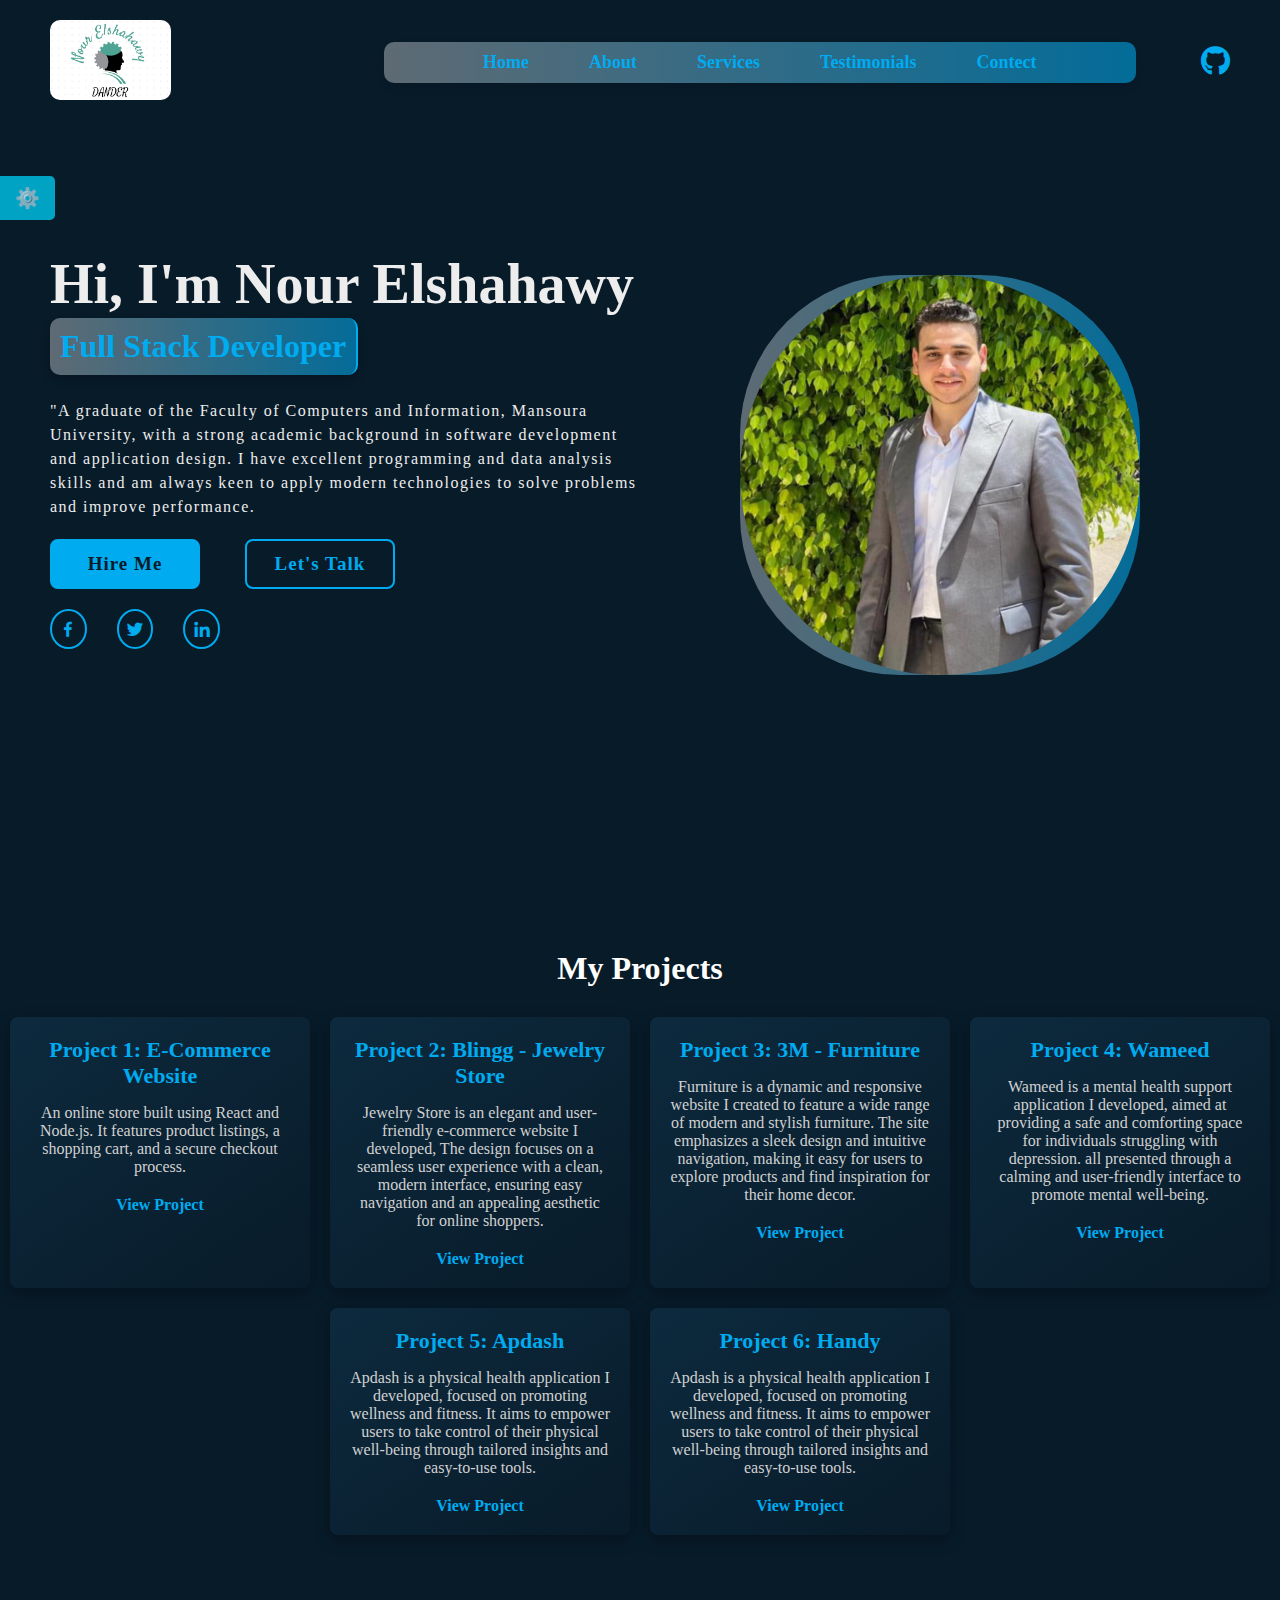
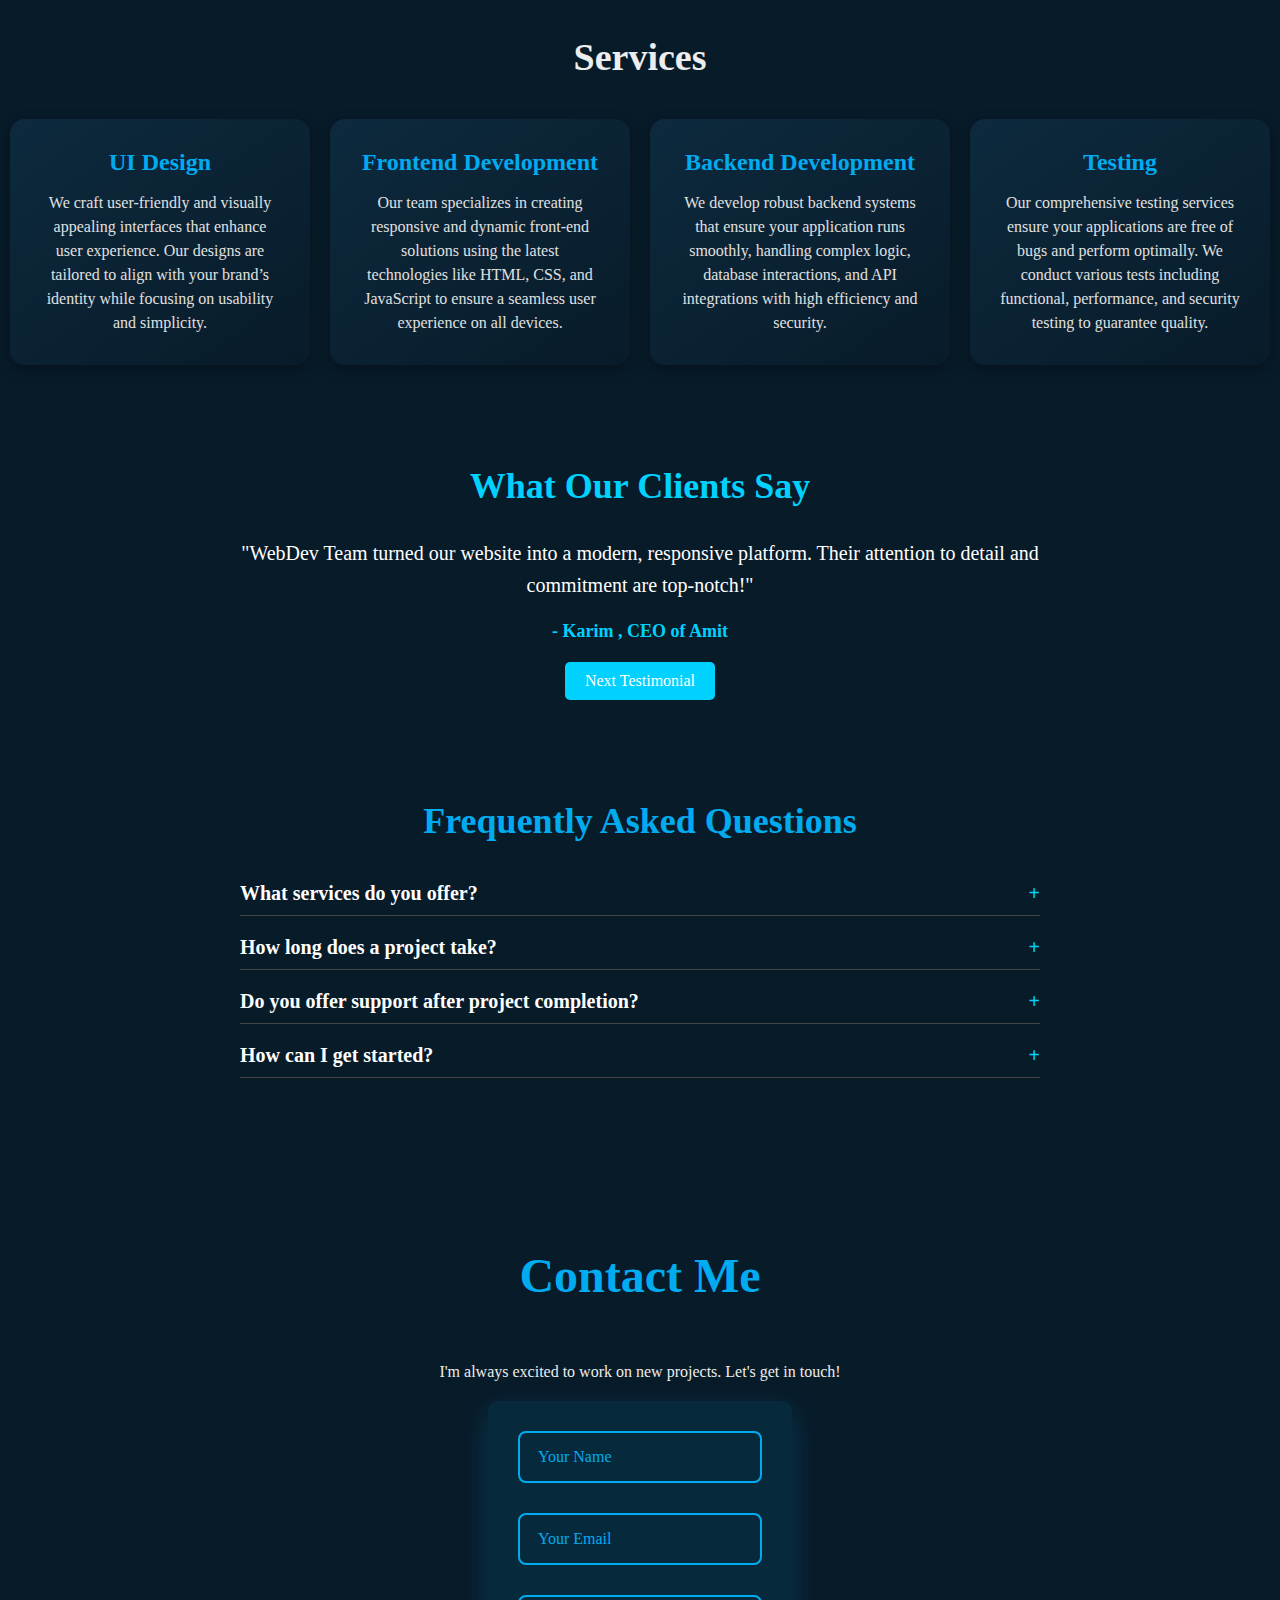
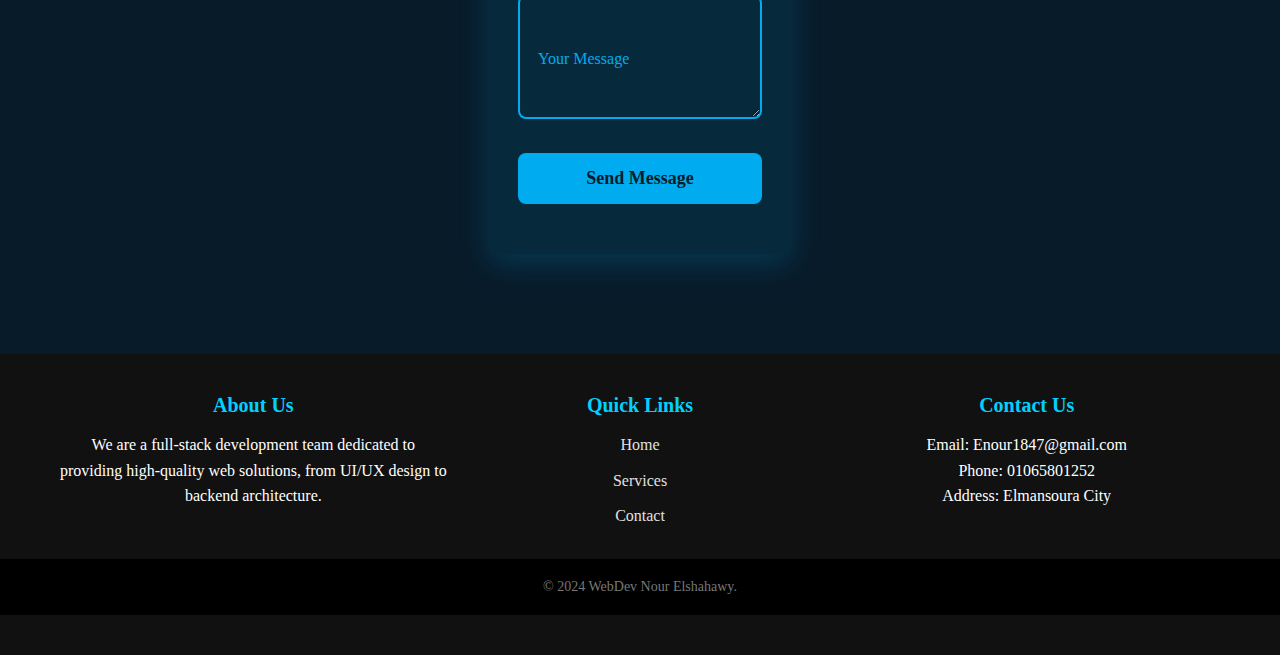
==== commit 5f6df5be: "the new edit" ====
--- a/index.html
+++ b/index.html
@@ -33,7 +33,7 @@
                 </div>
             </div>
         </nav>
-        <a href="https://github.com/username" class="github-link" target="_blank">
+        <a href="https://github.com/NourElshahawy/" class="github-link" target="_blank">
             <i class="fab fa-github"></i>
         </a>
 
--- a/assets/css/style.css
+++ b/assets/css/style.css
@@ -25,7 +25,6 @@
     z-index: 100;
 }
 .logo img{
-    width: max-content;
     height: 80px;
     border-radius: 10px;
 }
@@ -81,10 +80,10 @@
 
 .menu {
   width: 200px;
-  height: 230px !important; /* تعديل الطول إلى 300 بكسل */
+  height: 230px !important; 
   position: absolute;
-  top: 40px;
-  left: 300px;
+  top: 100%;
+  left: 50%;
   display: flex;
   justify-content: center;
   align-items: center;
@@ -94,7 +93,9 @@
   border: 2px solid #00abf0;  
   transition: all 0.3s ease-in-out;
   animation: slideDown 0.5s ease forwards;
-}
+  overflow: hidden;
+}
+
 .menu-bar {
   display: none;
   cursor: pointer;
@@ -1003,12 +1004,12 @@
     padding: 20px;
     box-shadow: 2px 2px 10px rgba(0, 0, 0, 0.1);
     border-radius: 0 5px 5px 0;
-    z-index: 999; /* أقل من زرار Settings */
+    z-index: 999; 
     transition: left 0.3s ease;
 }
 
 .settings-panel.active {
-    left: 0; /* إظهار البانل */
+    left: 0; 
 }
 
 .tabs {
